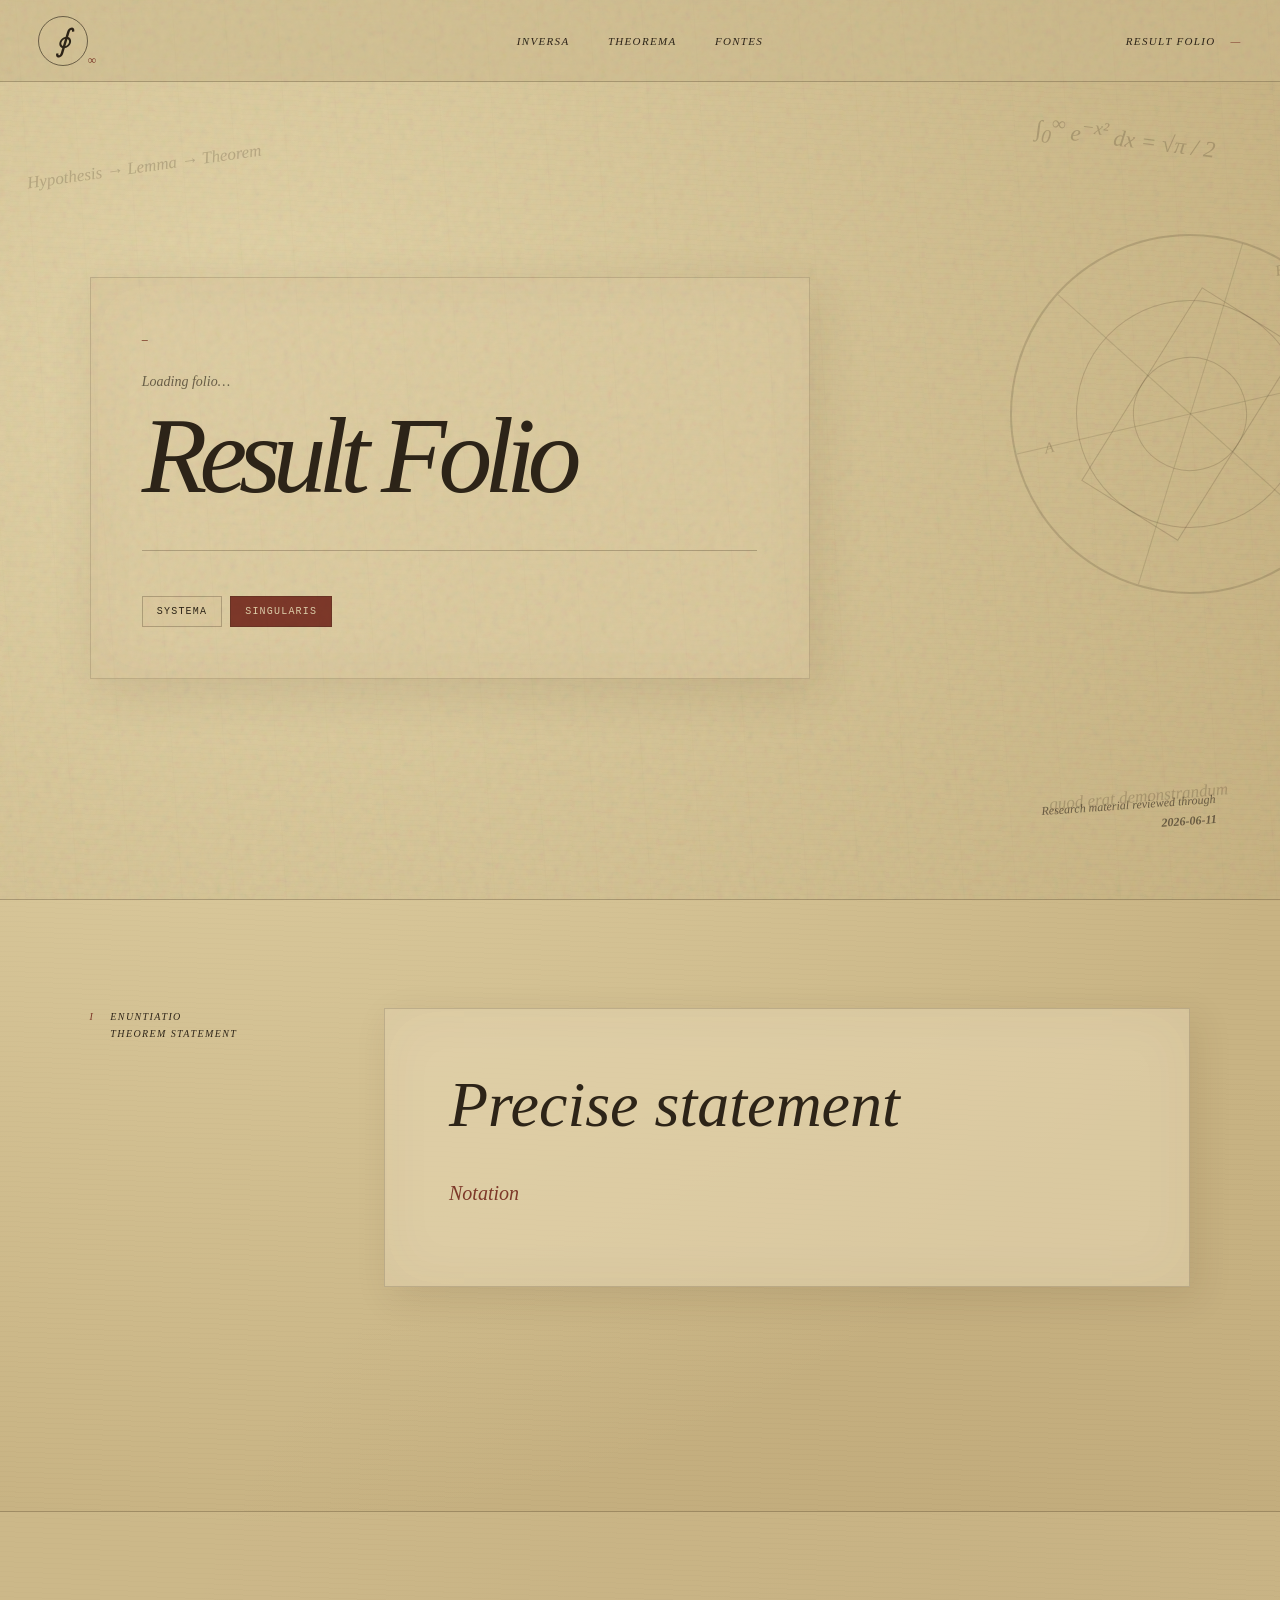
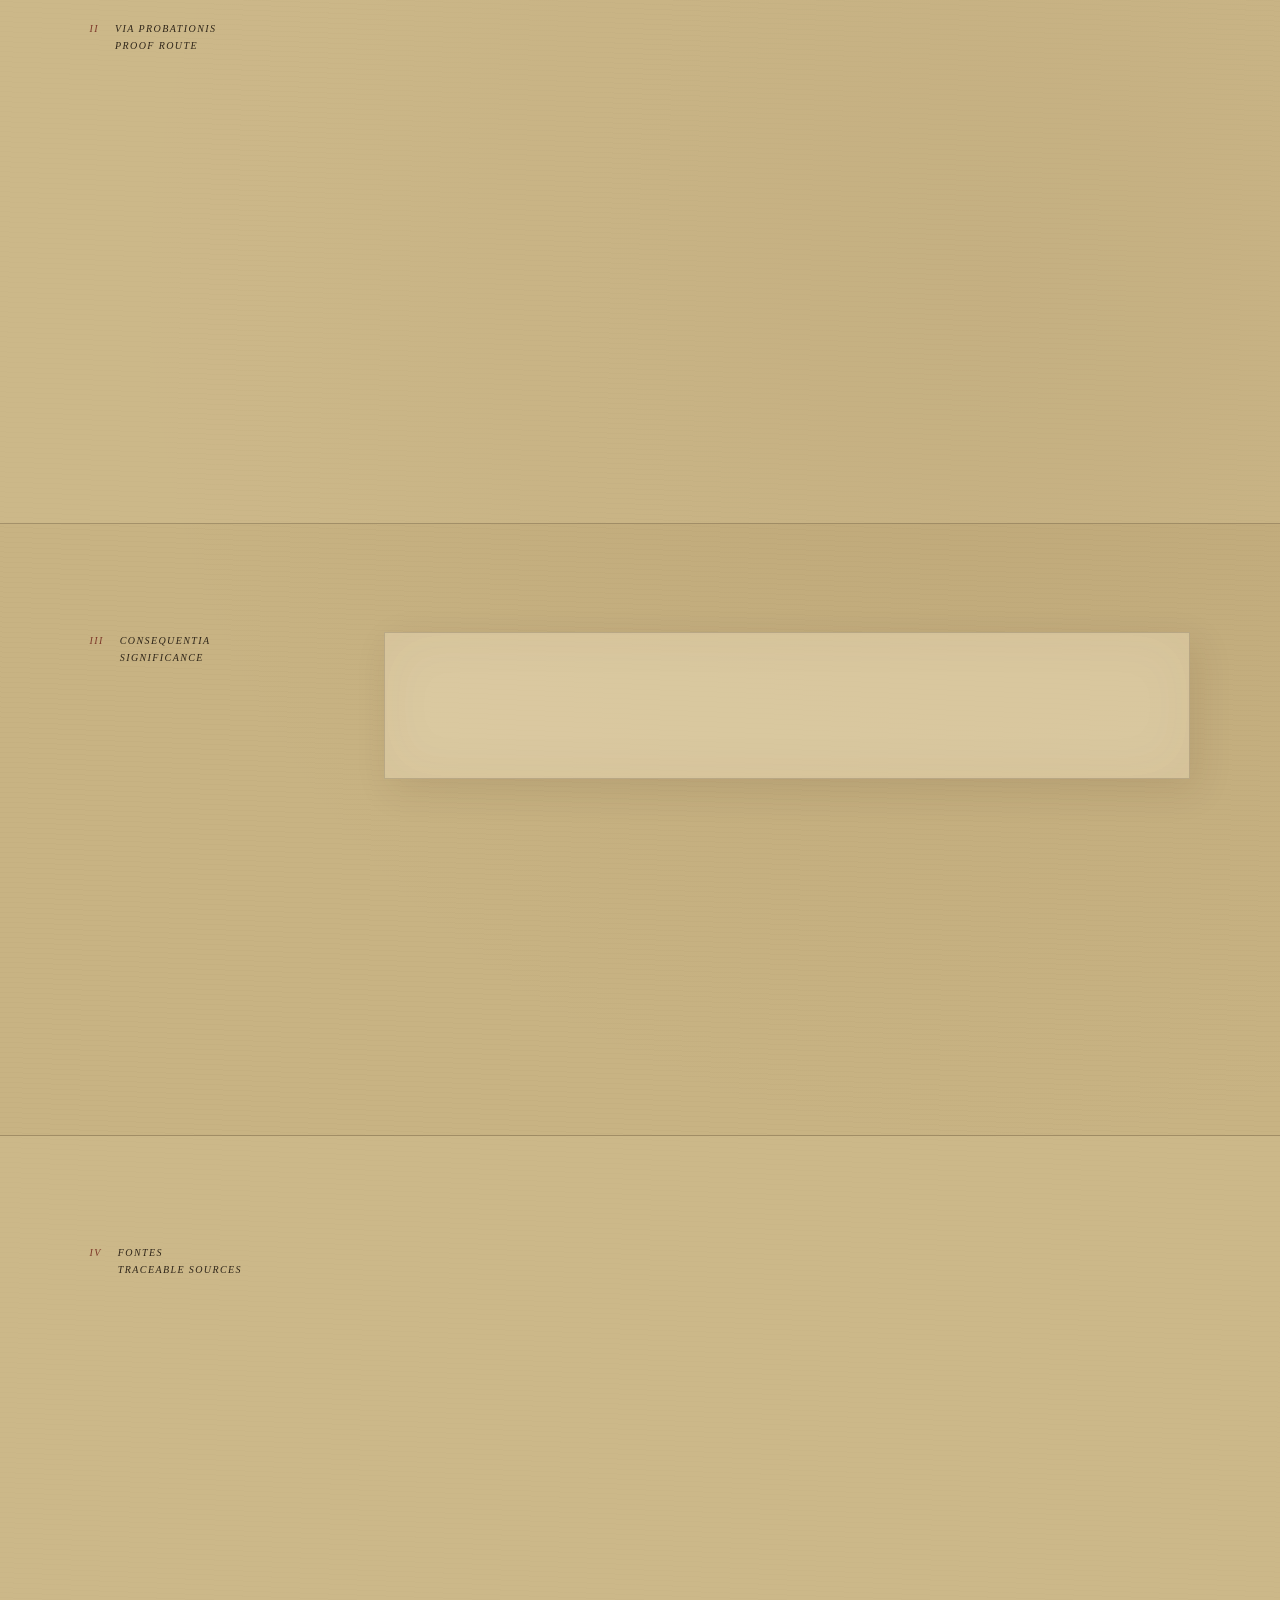
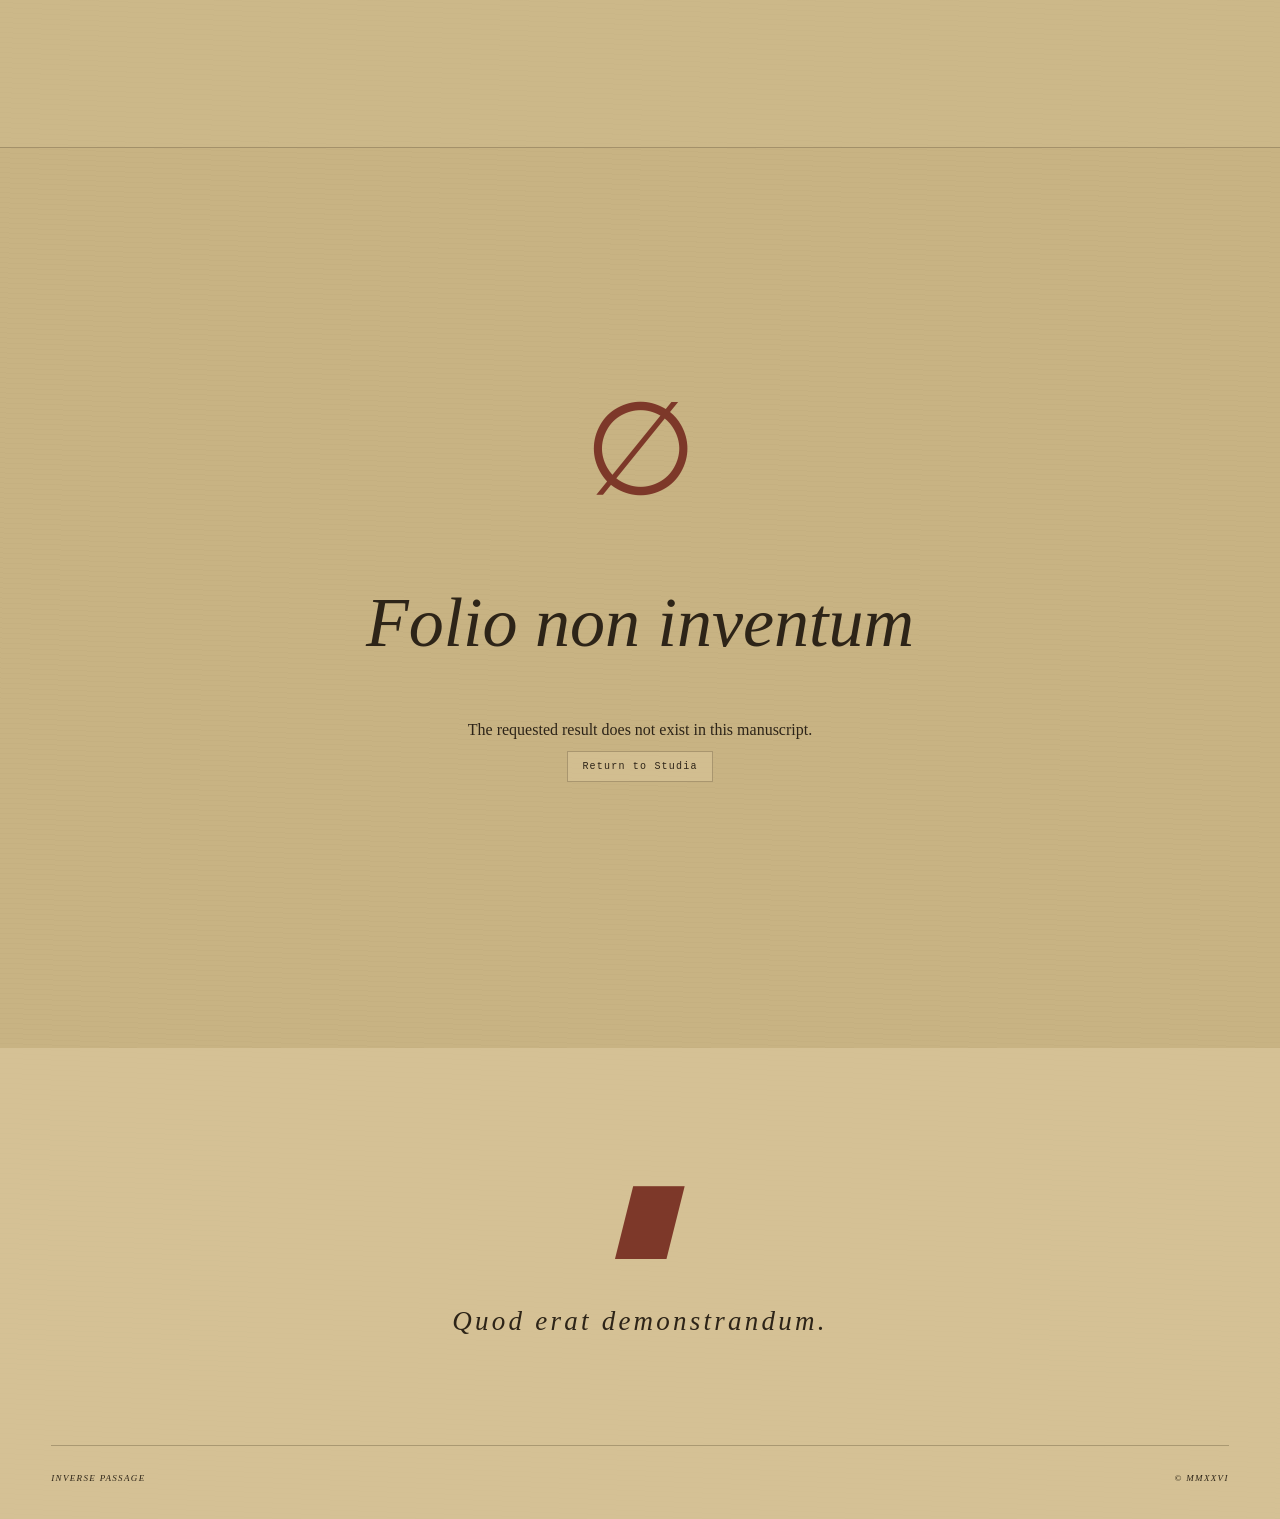
==== result.html @ 17d150ed "Add inverse portal operators and Singularis visuals" ====
<!DOCTYPE html>
<html lang="en">
<head>
  <meta charset="UTF-8">
  <meta name="viewport" content="width=device-width, initial-scale=1.0">
  <meta name="theme-color" content="#cbb98e">
  <title>Codex Infinitum · Result Folio</title>
  <link rel="icon" href="data:,">
  <link rel="stylesheet" href="style.css">
  <link rel="stylesheet" href="result.css">
</head>
<body class="result-body">
  <div class="grain" aria-hidden="true"></div>
  <div class="folio-underlay" aria-hidden="true">
    <span class="folio-note fn-1">Hypothesis → Lemma → Theorem</span>
    <span class="folio-note fn-2">∫<sub>0</sub><sup>∞</sup> e<sup>−x²</sup> dx = √π / 2</span>
    <span class="folio-note fn-4">quod erat demonstrandum</span>
    <div class="geometry-sketch"><i></i><i></i><i></i><b></b><span>A</span><span>B</span><span>C</span></div>
  </div>

  <header class="nav result-nav">
    <a class="sigil" href="index.html#top" aria-label="Back to manuscript"><span>∮</span><i>∞</i></a>
    <nav>
      <a id="domain-back" href="index.html#fields">INVERSA</a>
      <a href="#theorem">THEOREMA</a>
      <a href="#sources">FONTES</a>
    </nav>
    <div class="nav-index"><span>RESULT FOLIO</span><b id="result-index">—</b></div>
  </header>

  <main class="result-main">
    <section class="result-hero">
      <canvas id="result-canvas" aria-label="Animated mathematical result diagram"></canvas>
      <div class="result-hero-copy">
        <span id="result-era" class="folio-number">—</span>
        <p id="result-latin" class="domain-kicker">Loading folio…</p>
        <h1 id="result-title">Result Folio</h1>
        <p id="result-meta" class="result-meta"></p>
        <div id="result-formula" class="result-formula" aria-label="Core formula"></div>
        <div id="visual-toggle" class="visual-toggle" hidden>
          <button type="button" data-mode="systema" aria-pressed="false">SYSTEMA</button>
          <button type="button" data-mode="singularis" aria-pressed="true">SINGULARIS</button>
        </div>
      </div>
      <aside class="result-review-date">Research material reviewed through<br><b>2026-06-11</b></aside>
    </section>

    <section class="result-content" id="theorem">
      <div class="result-section-label"><span>I</span><p>ENUNTIATIO<br>THEOREM STATEMENT</p></div>
      <article class="result-paper theorem-paper">
        <h2>Precise statement</h2>
        <p id="result-theorem"></p>
        <h3>Notation</h3>
        <p id="result-symbols"></p>
      </article>
    </section>

    <section class="result-content">
      <div class="result-section-label"><span>II</span><p>VIA PROBATIONIS<br>PROOF ROUTE</p></div>
      <ol id="result-proof" class="proof-route"></ol>
    </section>

    <section class="result-content">
      <div class="result-section-label"><span>III</span><p>CONSEQUENTIA<br>SIGNIFICANCE</p></div>
      <article class="result-paper significance-paper">
        <p id="result-significance"></p>
      </article>
    </section>

    <section class="result-content" id="sources">
      <div class="result-section-label"><span>IV</span><p>FONTES<br>TRACEABLE SOURCES</p></div>
      <div id="result-sources" class="source-list"></div>
    </section>

    <section id="result-error" class="result-error" hidden>
      <span>∅</span>
      <h1>Folio non inventum</h1>
      <p>The requested result does not exist in this manuscript.</p>
      <a href="index.html#fields">Return to Studia</a>
    </section>
  </main>

  <footer>
    <div class="footer-symbol">∎</div>
    <p id="footer-result-name">Quod erat demonstrandum.</p>
    <div class="footer-meta"><a id="footer-back" href="index.html#fields">INVERSE PASSAGE</a><span>© MMXXVI</span></div>
  </footer>

  <script src="results-data.js"></script>
  <script src="singularis.js"></script>
  <script src="result.js"></script>
</body>
</html>
---- style.css ----
:root {
  --ink: #2d2418;
  --ink-soft: rgba(45, 36, 24, .62);
  --paper: #cdbb8e;
  --paper-light: #dfcfaa;
  --paper-dark: #ad9467;
  --red-ink: #7d3829;
  --line: rgba(55, 42, 25, .27);
  --hand: "Segoe Print", "Bradley Hand ITC", cursive;
  --serif: "Palatino Linotype", "Book Antiqua", Georgia, serif;
  --math: "Cambria Math", "STIX Two Math", "Times New Roman", serif;
  --mono: "Courier New", monospace;
}

* { box-sizing: border-box; }
html { scroll-behavior: smooth; }
body {
  margin: 0;
  color: var(--ink);
  font-family: var(--serif);
  overflow-x: hidden;
  cursor: crosshair;
  background:
    radial-gradient(circle at 18% 8%, rgba(255,246,208,.5), transparent 26%),
    radial-gradient(circle at 78% 40%, rgba(108,71,31,.11), transparent 29%),
    repeating-linear-gradient(2deg, rgba(76,52,25,.025) 0 1px, transparent 1px 5px),
    #c8b383;
}
a { color: inherit; text-decoration: none; }
canvas#fluid {
  position: fixed;
  inset: 0;
  width: 100%;
  height: 100%;
  z-index: 0;
  opacity: .46;
  pointer-events: none;
  filter: sepia(1) contrast(1.05);
  mix-blend-mode: multiply;
}
.grain {
  position: fixed;
  inset: 0;
  z-index: 12;
  pointer-events: none;
  opacity: .32;
  background-image:
    url("data:image/svg+xml,%3Csvg viewBox='0 0 180 180' xmlns='http://www.w3.org/2000/svg'%3E%3Cfilter id='n'%3E%3CfeTurbulence type='fractalNoise' baseFrequency='.65' numOctaves='5' stitchTiles='stitch'/%3E%3C/filter%3E%3Crect width='100%25' height='100%25' filter='url(%23n)' opacity='.36'/%3E%3C/svg%3E"),
    repeating-linear-gradient(86deg, transparent 0 25px, rgba(63,41,18,.05) 26px, transparent 27px 52px);
  mix-blend-mode: multiply;
}
.folio-underlay {
  position: fixed;
  inset: 0;
  z-index: 1;
  pointer-events: none;
  overflow: hidden;
  color: rgba(55,42,25,.22);
  font: italic 17px/1.6 var(--hand);
}
.folio-note { position: absolute; max-width: 280px; transform: rotate(-8deg); }
.fn-1 { left: 2vw; top: 17vh; }
.fn-2 { right: 5vw; top: 13vh; transform: rotate(7deg); font-size: 23px; }
.fn-3 { left: 6vw; bottom: 12vh; transform: rotate(3deg); }
.fn-4 { right: 4vw; bottom: 10vh; transform: rotate(-5deg); }
.fn-5 { left: 42vw; top: 7vh; font-size: 21px; transform: rotate(-2deg); }
.geometry-sketch {
  position: absolute;
  width: 360px;
  height: 360px;
  right: -90px;
  top: 26vh;
  border: 2px solid rgba(55,42,25,.17);
  border-radius: 50%;
  transform: rotate(-13deg);
}
.geometry-sketch::before, .geometry-sketch::after, .geometry-sketch b {
  content: "";
  position: absolute;
  inset: 18%;
  border: 1px solid rgba(55,42,25,.18);
  border-radius: 50%;
}
.geometry-sketch::after { inset: 34%; }
.geometry-sketch b { border-radius: 0; inset: 18% 34%; transform: rotate(45deg); }
.geometry-sketch i { position: absolute; width: 1px; height: 100%; background: rgba(55,42,25,.14); left: 50%; }
.geometry-sketch i:nth-child(1) { transform: rotate(30deg); }
.geometry-sketch i:nth-child(2) { transform: rotate(90deg); }
.geometry-sketch i:nth-child(3) { transform: rotate(145deg); }
.geometry-sketch span { position: absolute; font: italic 15px var(--math); }
.geometry-sketch span:nth-of-type(1) { left: 8%; top: 48%; }
.geometry-sketch span:nth-of-type(2) { right: 15%; top: 14%; }
.geometry-sketch span:nth-of-type(3) { right: 20%; bottom: 10%; }
.cursor-orbit {
  width: 44px; height: 44px;
  border: 1px dashed rgba(73,45,24,.55);
  position: fixed; z-index: 20; pointer-events: none; border-radius: 50%;
  transform: translate(-50%, -50%);
  transition: width .3s, height .3s;
}
.cursor-orbit span {
  position: absolute; width: 4px; height: 4px; background: var(--red-ink);
  border-radius: 50%; left: 50%; top: -2px; animation: cursorSpin 2s linear infinite;
  transform-origin: 0 24px;
}
.cursor-orbit.active { width: 72px; height: 72px; }
.cursor-orbit.active span { transform-origin: 0 38px; }

.nav {
  position: fixed; z-index: 9; inset: 0 0 auto; height: 82px; padding: 0 3vw;
  border-bottom: 1px solid var(--line); display: grid; grid-template-columns: 1fr auto 1fr;
  align-items: center; background: rgba(205,187,142,.54); backdrop-filter: blur(10px);
}
.sigil { width: 50px; height: 50px; display: grid; place-items: center; border: 1px solid var(--ink-soft); border-radius: 50%; position: relative; font: italic 31px var(--serif); }
.sigil i { font: normal 12px var(--math); position: absolute; right: -9px; bottom: -3px; color: var(--red-ink); }
.nav nav { display: flex; gap: 3vw; }
.nav nav a, .nav-index { font: italic 11px var(--serif); letter-spacing: .12em; }
.nav nav a { transition: color .3s, transform .3s; }
.nav nav a:hover { color: var(--red-ink); transform: rotate(-4deg); }
.nav-index { justify-self: end; display: flex; gap: 15px; }
.nav-index b { color: var(--red-ink); font-weight: 400; }

main, footer { position: relative; z-index: 2; }
.hero {
  min-height: 100vh; position: relative; display: flex; align-items: center;
  padding: 130px 6vw 70px; overflow: hidden; border-bottom: 1px solid var(--line);
}
.coordinate-grid {
  position: absolute; inset: 0; opacity: .35;
  background-image: linear-gradient(rgba(60,43,24,.13) 1px, transparent 1px), linear-gradient(90deg, rgba(60,43,24,.13) 1px, transparent 1px);
  background-size: 42px 42px; mask-image: radial-gradient(circle at 52% 60%, #000, transparent 68%);
  transform: rotate(-2deg) scale(1.04);
}
.hero-copy { position: relative; z-index: 3; width: 100%; }
.eyebrow { font: italic 11px var(--serif); letter-spacing: .23em; color: var(--red-ink); margin: 0 0 5vh 5vw; transform: rotate(-2deg); }
.hero-title {
  font: italic 400 clamp(72px, 11.5vw, 180px)/.85 var(--serif);
  letter-spacing: -.08em; margin: 0; color: var(--ink); text-shadow: 0 1px rgba(255,255,255,.3);
  transform: rotate(-2deg);
}
.hero-title .line { display: block; }
.hero-title .line.offset { margin-left: 16vw; }
.hero-title em { font: italic .55em var(--serif); color: var(--red-ink); margin-right: .15em; }
.hero-title .outline { color: transparent; -webkit-text-stroke: 1.5px var(--ink); position: relative; }
.hero-title .outline::after { content: "forma infinita"; position: absolute; font: italic 12px var(--serif); letter-spacing: .1em; color: var(--red-ink); -webkit-text-stroke: 0; right: 0; bottom: -14px; }
.hero-foot { margin: 9vh 0 0 17vw; display: flex; align-items: center; gap: 8vw; transform: rotate(1deg); }
.hero-foot p { font: italic 15px/1.9 var(--serif); opacity: .7; }
.round-link {
  width: 108px; height: 108px; border: 1px solid var(--ink-soft); border-radius: 50%; display: grid; place-items: center;
  position: relative; font: italic 11px/1.6 var(--serif); letter-spacing: .12em; transition: background .35s, color .35s, transform .35s;
}
.round-link::before { content:""; position:absolute; inset:7px; border:1px dashed rgba(55,42,25,.25); border-radius:50%; }
.round-link i { position: absolute; font: italic 19px var(--math); right: 7px; top: 14px; }
.round-link:hover { background: var(--red-ink); color: var(--paper-light); transform: rotate(-9deg); }
.hero-formula { position: absolute; font: italic 17px var(--math); opacity: .5; color: var(--red-ink); }
.formula-a { top: 23%; right: 10%; transform: rotate(-8deg); }
.formula-b { bottom: 15%; right: 6%; transform: rotate(8deg); }
.formula-c { top: 37%; left: 3%; transform: rotate(-88deg); }
.orbital-system { position: absolute; right: 6vw; top: 21%; width: 29vw; height: 29vw; opacity: .38; }
.orbit { position: absolute; inset: 0; border: 1px solid var(--ink-soft); border-radius: 50%; animation: orbitWarp 10s ease-in-out infinite alternate; }
.orbit-2 { inset: 16%; transform: rotate(57deg); border-style: dashed; animation-delay: -3s; }
.orbit-3 { inset: 34%; animation-delay: -6s; }
.orbit i { width: 6px; height: 6px; background: var(--red-ink); border-radius: 50%; position: absolute; left: 50%; top: -3px; }
.orbital-label { position: absolute; inset: 0; display: grid; place-items: center; font: italic 40px var(--math); }
.scroll-mark { position: absolute; right: 3vw; bottom: 4vh; font: italic 9px var(--serif); letter-spacing: .16em; writing-mode: vertical-rl; display: flex; align-items: center; gap: 14px; opacity: .6; }
.scroll-mark i { height: 55px; width: 1px; background: var(--ink); animation: pulseLine 1.8s ease-in-out infinite; }
.reveal { opacity: 0; transform: translateY(40px); animation: reveal 1.1s cubic-bezier(.16,1,.3,1) forwards; }
.hero-title .reveal:nth-child(2) { animation-delay: .14s; }
.hero-foot.reveal { animation-delay: .32s; }

.manifesto, .fields, .notes { position: relative; border-bottom: 1px solid var(--line); }
.manifesto {
  min-height: 105vh; padding: 12vh 4vw; display: grid; grid-template-columns: 18vw 1fr;
  background: rgba(217,200,157,.48); overflow: hidden; clip-path: polygon(0 2vw,100% 0,100% calc(100% - 2vw),0 100%);
}
.manifesto::before {
  content: "PROPOSITIO · I"; position: absolute; right: -5vw; top: 20%;
  font: italic 12vw var(--serif); color: rgba(73,49,26,.045); transform: rotate(-14deg);
}
.section-label { font: italic 10px/1.7 var(--serif); letter-spacing: .16em; display: flex; gap: 15px; opacity: .64; position: relative; z-index: 2; }
.section-label span { color: var(--red-ink); }
.section-label p { margin: 0; }
.manifesto-body { position: relative; z-index: 2; }
.kicker { font: italic clamp(27px, 3.4vw, 52px)/1.4 var(--serif); margin: 2vh 0 8vh; transform: rotate(-1deg); }
.axiom-layout { display: flex; align-items: center; gap: 2vw; }
.axiom-mark { font: italic clamp(140px, 20vw, 320px)/.6 var(--math); color: var(--red-ink); opacity: .7; transform: rotate(-12deg); }
.axiom-layout h2 { max-width: 820px; font: italic 400 clamp(39px, 5.4vw, 83px)/1.18 var(--serif); letter-spacing: -.055em; margin: 0; transform: rotate(1deg); }
.axiom-layout h2 .char { display: inline-block; transition: transform .35s, color .35s; }
.axiom-layout h2:hover .char { color: var(--red-ink); }
.axiom-meta { margin: 10vh 0 0 22vw; border-top: 1px solid var(--line); padding-top: 2vh; display: grid; grid-template-columns: 1fr 2fr; max-width: 700px; font: italic 13px var(--serif); }
.axiom-meta ul { padding: 0; margin: 0; list-style: none; }
.axiom-meta li { padding: 10px 0; border-bottom: 1px solid rgba(55,42,25,.14); }
.axiom-meta li span { font: italic 10px var(--serif); color: var(--red-ink); margin-right: 18px; }
.ratio { grid-column: 1 / -1; display: grid; grid-template-columns: auto 1fr auto 1.618fr auto; gap: 8px; align-items: center; margin-top: 4vh; font: italic 18px var(--math); }
.ratio i { height: 3px; background: var(--ink); }

.fields { padding: 18vh 4vw; min-height: 70vh; display: grid; grid-template-columns: 18vw 1fr; align-items: center; }
.field-index { display: grid; grid-template-columns: repeat(2, 1fr); gap: 2.5vh 4vw; max-width: 760px; }
.field-index a { border-bottom: 1px solid var(--line); padding: 0 0 13px; font: italic 20px var(--serif); transition: color .3s, transform .3s; }
.field-index a:hover { color: var(--red-ink); transform: translateX(8px); }
.domain-page {
  min-height: 100vh; position: relative; overflow: hidden; border-bottom: 1px solid var(--line);
  display: flex; align-items: center; padding: 11vh 7vw;
}
.domain-page:nth-of-type(even) { background: rgba(221,204,162,.25); }
.domain-page::before {
  content: ""; position: absolute; inset: 3vw; border: 1px solid rgba(55,42,25,.16);
  pointer-events: none;
}
.domain-canvas { position: absolute; inset: 0; width: 100%; height: 100%; opacity: .72; mix-blend-mode: multiply; }
.domain-copy { position: relative; z-index: 2; width: min(590px, 50vw); padding: 3vw; background: rgba(211,192,148,.46); backdrop-filter: blur(3px); }
.domain-page:nth-of-type(odd) .domain-copy { margin-left: auto; }
.folio-number { font: 10px var(--mono); letter-spacing: .2em; color: var(--red-ink); }
.domain-kicker { font: italic 14px var(--serif); margin: 3vh 0 1vh; opacity: .65; }
.domain-copy h2 { font: italic 400 clamp(62px, 8.2vw, 135px)/.86 var(--serif); letter-spacing: -.07em; margin: 0 0 5vh; }
.domain-text { font: 16px/1.85 var(--serif); max-width: 440px; opacity: .72; }
.domain-equation {
  border-top: 1px solid var(--line); margin-top: 5vh; padding-top: 2vh;
  font: italic clamp(18px, 2vw, 29px)/1.6 var(--math); color: var(--red-ink);
}
.proof-note { position: absolute; z-index: 3; right: 5vw; bottom: 8vh; max-width: 250px; font: 14px/1.8 var(--hand); color: rgba(68,43,25,.68); transform: rotate(-6deg); }
.domain-page:nth-of-type(odd) .proof-note { right: auto; left: 5vw; transform: rotate(5deg); }
.domain-portal {
  position: absolute;
  z-index: 5;
  width: 158px;
  height: 158px;
  right: 6vw;
  top: 18vh;
  padding: 0;
  border: 1px solid rgba(55,42,25,.38);
  border-radius: 50%;
  background: rgba(218,200,156,.3);
  cursor: pointer;
  color: var(--ink);
  transition: transform .45s, background .3s;
}
.domain-page:nth-of-type(odd) .domain-portal { right: auto; left: 6vw; }
.domain-portal:hover, .domain-portal:focus-visible { transform: scale(1.08) rotate(-5deg); background: rgba(232,216,180,.68); outline: 1px solid var(--red-ink); }
.domain-portal canvas { position: absolute; inset: 8px; width: calc(100% - 16px); height: calc(100% - 16px); border-radius: 50%; }
.domain-portal span { position: absolute; inset: auto 12px 18px; font: 8px/1.4 var(--mono); letter-spacing: .12em; }
.result-star-map {
  position: absolute;
  z-index: 7;
  inset: 5vw;
  display: grid;
  grid-template-columns: 1fr 1fr;
  gap: 3vw;
  padding: clamp(35px, 5vw, 75px);
  background: rgba(216,197,151,.95);
  border: 1px solid var(--line);
  box-shadow: 0 30px 90px rgba(55,38,20,.2), inset 0 0 100px rgba(91,61,27,.07);
  opacity: 0;
  visibility: hidden;
  transform: scale(.7) rotate(-3deg);
  transition: opacity .45s, transform .65s cubic-bezier(.16,1,.3,1), visibility .45s;
}
.domain-page.portal-open .result-star-map { opacity: 1; visibility: visible; transform: scale(1) rotate(0); }
.star-map-group { position: relative; }
.star-map-group h3 { margin: 0 0 3vh; color: var(--red-ink); font: 10px var(--mono); letter-spacing: .18em; }
.star-map-group::before { content:""; position:absolute; left: 12px; top: 50px; bottom: 10px; width: 1px; background: var(--line); }
.result-node {
  display: grid;
  grid-template-columns: 28px 1fr;
  gap: 14px;
  align-items: center;
  padding: 12px 0;
  font: italic 17px/1.25 var(--serif);
  transition: color .25s, transform .25s;
}
.result-node::before { content:""; width: 11px; height: 11px; margin-left: 7px; border: 1px solid var(--red-ink); border-radius: 50%; background: var(--paper-light); box-shadow: 0 0 0 5px rgba(125,56,41,.07); }
.result-node:hover, .result-node:focus-visible { color: var(--red-ink); transform: translateX(8px); outline: none; }
.portal-return {
  position: absolute;
  right: 25px;
  top: 25px;
  width: 150px;
  height: 105px;
  border: 1px solid var(--line);
  background: rgba(218,199,155,.38);
  padding: 0;
  color: var(--ink);
  cursor: pointer;
  overflow: hidden;
}
.portal-return canvas { position:absolute; inset:4px; width:calc(100% - 8px); height:calc(100% - 8px); }
.portal-return span { position:absolute; inset:auto 5px 5px; padding:3px; background:rgba(225,208,168,.82); font:7px/1.3 var(--mono); letter-spacing:.08em; }
.portal-return:hover { background: rgba(232,216,180,.8); outline: 1px solid var(--red-ink); }
.domain-page.portal-transforming .result-star-map { animation: operatorConjugate .72s cubic-bezier(.16,1,.3,1); }
.domain-page.portal-inverting .result-star-map { animation-direction: reverse; }

.interlude { overflow: hidden; border-bottom: 1px solid var(--line); }
.marquee { display: flex; width: max-content; border-bottom: 1px solid var(--line); color: rgba(55,42,25,.04); -webkit-text-stroke: 1px rgba(55,42,25,.4); font: italic 6.5vw/1.25 var(--serif); letter-spacing: .015em; }
.marquee div { animation: marquee 25s linear infinite; }
.attractor-wrap { height: 90vh; position: relative; display: flex; align-items: center; justify-content: center; background: rgba(202,181,132,.2); }
#attractor { width: min(850px,85vw); height: min(660px,78vh); opacity: .7; mix-blend-mode: multiply; }
.attractor-copy { position: absolute; left: 7vw; top: 20%; }
.attractor-copy span { font: italic 10px var(--serif); letter-spacing: .16em; color: var(--red-ink); }
.attractor-copy h2 { font: italic 400 clamp(50px,7vw,108px)/1.02 var(--serif); letter-spacing: -.07em; margin: 3vh 0; transform: rotate(-3deg); }
.attractor-copy p { font: italic 13px/2 var(--serif); opacity: .65; }

.notes { padding: 16vh 4vw 20vh; display: grid; grid-template-columns: 18vw 1fr; background: rgba(183,158,105,.13); }
.notes-content { display: grid; grid-template-columns: 1fr 1.6fr; gap: 8vw; }
.notes-heading p { font: italic 10px var(--serif); letter-spacing: .15em; color: var(--red-ink); }
.notes-heading h2 { font: italic 400 clamp(55px,7.5vw,112px)/1.02 var(--serif); letter-spacing: -.09em; position: sticky; top: 24vh; margin: 4vh 0; transform: rotate(-4deg); }
.notes-heading h2 i { font-family: var(--serif); color: var(--red-ink); }
.note-stack { display: grid; gap: 4vh; }
.note-paper {
  background: rgba(224,207,165,.77); color: var(--ink); min-height: 340px; padding: 38px; position: relative;
  border: 1px solid rgba(67,46,25,.22); box-shadow: 4px 8px 25px rgba(65,43,20,.14), inset 0 0 55px rgba(91,61,27,.05);
  transition: transform .7s, background .3s;
}
.note-paper:nth-child(1) { transform: rotate(-1.5deg); }
.note-paper:nth-child(2) { transform: rotate(2deg); }
.note-paper:nth-child(3) { transform: rotate(-2deg); }
.note-paper:hover { transform: rotate(0) translateX(-2vw) scale(1.02); background: rgba(232,218,183,.95); }
.note-no, .note-paper time { font: italic 10px var(--serif); letter-spacing: .1em; opacity: .55; }
.note-paper time { float: right; }
.note-paper h3 { font: italic 31px/1.35 var(--serif); margin: 7vh 0 2vh; max-width: 480px; }
.note-paper p { font: italic 14px/1.9 var(--serif); opacity: .67; max-width: 450px; }
.scribble { position: absolute; right: 25px; bottom: 20px; font: italic 36px var(--math); color: var(--red-ink); transform: rotate(-8deg); }
.submission-workbench { grid-column: 2; margin-top: 12vh; }
.submission-card { width: min(920px,100%); padding: clamp(30px,5vw,70px); background: rgba(230,215,177,.72); border: 1px solid var(--line); box-shadow: 6px 12px 35px rgba(65,43,20,.14); }
.submission-card-head, .archivum-head, .archivum-controls { display: flex; align-items: center; justify-content: space-between; gap: 15px; }
.submission-card-head span, .archivum-head span { color: var(--red-ink); font: 9px var(--mono); letter-spacing: .15em; }
.submission-card h2, .archivum-head h2 { margin: 4vh 0; font: italic clamp(45px,6vw,82px)/1 var(--serif); }
.storage-notice { font: italic 12px/1.7 var(--serif); color: var(--ink-soft); }
.submission-card form { display: grid; gap: 20px; margin-top: 5vh; }
.submission-card label { display: grid; gap: 8px; font: italic 13px var(--serif); }
.submission-card small { opacity: .55; }
.submission-card input, .submission-card textarea, .submission-card select, .archivum-controls select, .archive-review textarea, .archive-review select {
  width: 100%; border: 0; border-bottom: 1px solid var(--line); background: rgba(255,248,222,.2); padding: 11px 8px; color: var(--ink); font: 15px/1.5 var(--serif);
}
.submission-card textarea, .archive-review textarea { resize: vertical; border: 1px solid var(--line); }
.submission-two-col { display: grid; grid-template-columns: 1fr 1fr; gap: 20px; }
.pdf-drop { border: 1px dashed var(--line); padding: 22px; cursor: pointer; }
.pdf-drop input { border: 0; padding-left: 0; }
#pdf-status, #submission-status { font: 10px var(--mono); color: var(--red-ink); }
.submit-discovery, #open-archivum, .archivum-controls button, .import-control, .archive-actions button {
  border: 1px solid var(--line); background: rgba(218,199,155,.6); color: var(--ink); padding: 11px 15px; cursor: pointer; font: 9px var(--mono); letter-spacing: .1em;
}
.submit-discovery:hover, #open-archivum:hover, .archivum-controls button:hover, .archive-actions button:hover { background: var(--red-ink); color: var(--paper-light); }
.archivum-dialog { width: min(1100px,94vw); max-height: 90vh; border: 1px solid var(--line); padding: clamp(25px,4vw,55px); color: var(--ink); background: var(--paper-light); box-shadow: 0 30px 100px rgba(45,30,15,.4); }
.archivum-dialog::backdrop { background: rgba(45,34,20,.55); backdrop-filter: blur(4px); }
#close-archivum { border: 0; background: transparent; font: 42px var(--serif); cursor: pointer; color: var(--red-ink); }
.archivum-controls { flex-wrap: wrap; border-block: 1px solid var(--line); padding: 18px 0; margin: 4vh 0; }
.archivum-controls select { width: auto; }
.import-control input { display: none; }
.archive-list { display: grid; gap: 18px; }
.archive-empty { padding: 8vh 0; text-align: center; font: italic 26px var(--serif); }
.archive-record { border: 1px solid var(--line); padding: 25px; background: rgba(218,199,155,.32); }
.archive-record-head { display: flex; justify-content: space-between; gap: 20px; }
.archive-record h3 { margin: 1vh 0; font: italic 28px var(--serif); }
.archive-record-meta { color: var(--red-ink); font: 9px/1.7 var(--mono); }
.archive-record p { font: 14px/1.7 var(--serif); }
.archive-review { display: grid; grid-template-columns: 180px 1fr; gap: 15px; margin-top: 20px; }
.archive-actions { display: flex; gap: 10px; flex-wrap: wrap; margin-top: 18px; }

footer { padding: 12vh 4vw 4vh; text-align: center; background: rgba(220,202,158,.65); color: var(--ink); }
.footer-symbol { font: italic 150px/.7 var(--math); color: var(--red-ink); }
footer > p { font: italic 27px var(--serif); letter-spacing: .12em; margin: 5vh 0 12vh; }
.footer-meta { border-top: 1px solid var(--line); padding-top: 3vh; display: flex; justify-content: space-between; font: italic 9px var(--serif); letter-spacing: .15em; }

@keyframes reveal { to { opacity: 1; transform: translateY(0); } }
@keyframes cursorSpin { to { transform: rotate(360deg); } }
@keyframes orbitWarp {
  0% { transform: rotate(0) scaleX(1); border-radius: 50%; }
  50% { transform: rotate(120deg) scaleX(.7); border-radius: 42% 58% 35% 65%; }
  100% { transform: rotate(280deg) scaleX(1.15); border-radius: 60% 40% 55% 45%; }
}
@keyframes pulseLine { 50% { transform: scaleY(.35); opacity: .2; } }
@keyframes marquee { to { transform: translateX(-100%); } }
@keyframes operatorConjugate {
  0% { clip-path: circle(4% at 88% 15%); filter: blur(6px); }
  55% { clip-path: circle(44% at 58% 42%); filter: blur(2px); }
  100% { clip-path: circle(120% at 50% 50%); filter: blur(0); }
}

@media (max-width: 900px) {
  .cursor-orbit { display: none; }
  .nav { grid-template-columns: 1fr auto; }
  .nav nav { display: none; }
  .hero { padding-inline: 5vw; }
  .hero-title { font-size: clamp(60px,19vw,112px); line-height: .96; }
  .hero-title .line.offset { margin-left: 2vw; }
  .hero-foot { margin-left: 0; align-items: flex-end; justify-content: space-between; }
  .hero-foot p { max-width: 58vw; font-size: 11px; }
  .round-link { width: 88px; height: 88px; }
  .orbital-system { width: 80vw; height: 80vw; right: -42vw; top: 26%; }
  .manifesto, .fields, .notes { grid-template-columns: 1fr; gap: 8vh; }
  .manifesto { padding-top: 14vh; }
  .axiom-layout { align-items: flex-start; }
  .axiom-mark { font-size: 34vw; }
  .axiom-meta { margin-left: 0; }
  .field-index { grid-template-columns: 1fr; }
  .domain-page { padding: 13vh 5vw; min-height: 92vh; align-items: flex-start; }
  .domain-page::before { inset: 3vw; }
  .domain-copy, .domain-page:nth-of-type(odd) .domain-copy { width: 92%; margin: 0; padding: 6vw; }
  .domain-copy h2 { font-size: clamp(54px, 17vw, 86px); margin-bottom: 4vh; }
  .domain-text { font-size: 13px; }
  .proof-note, .domain-page:nth-of-type(odd) .proof-note { left: auto; right: 8vw; bottom: 7vh; font-size: 11px; }
  .domain-portal, .domain-page:nth-of-type(odd) .domain-portal { width: 105px; height: 105px; right: 7vw; left: auto; top: auto; bottom: 6vh; }
  .domain-portal span { display: none; }
  .result-star-map { inset: 3vw; grid-template-columns: 1fr; overflow-y: auto; padding: 60px 25px 30px; }
  .portal-return { width: 125px; height: 75px; right: 12px; top: 10px; }
  .result-node { font-size: 14px; }
  .notes-content { grid-template-columns: 1fr; }
  .submission-workbench { grid-column: 1; }
  .submission-two-col, .archive-review { grid-template-columns: 1fr; }
  .submission-card-head, .archivum-head { align-items: flex-start; }
  .archivum-controls { align-items: stretch; }
  .archivum-controls > * { width: 100% !important; text-align: center; }
  .notes-heading h2 { position: static; }
  .attractor-copy { top: 13%; }
  .attractor-wrap { height: 80vh; }
  .folio-note { opacity: .5; font-size: 12px; }
}

@media (prefers-reduced-motion: reduce) {
  *, *::before, *::after { animation-duration: .01ms !important; animation-iteration-count: 1 !important; scroll-behavior: auto !important; }
}
---- result.css ----
.result-body { min-height: 100vh; }
.result-main { position: relative; z-index: 2; }
.result-hero {
  min-height: 100vh;
  position: relative;
  display: flex;
  align-items: center;
  padding: 120px 7vw 7vh;
  overflow: hidden;
  border-bottom: 1px solid var(--line);
}
#result-canvas {
  position: absolute;
  inset: 0;
  width: 100%;
  height: 100%;
  opacity: .7;
  mix-blend-mode: multiply;
}
.result-hero-copy {
  position: relative;
  z-index: 3;
  width: min(720px, 62vw);
  padding: clamp(26px, 4vw, 64px);
  background: rgba(220, 203, 161, .69);
  border: 1px solid rgba(55,42,25,.18);
  box-shadow: 8px 14px 45px rgba(65,43,20,.1), inset 0 0 60px rgba(91,61,27,.04);
}
.result-hero-copy h1 {
  margin: 2vh 0 3vh;
  font: italic 400 clamp(60px, 8.4vw, 130px)/.9 var(--serif);
  letter-spacing: -.075em;
}
.result-meta { font: 12px/1.8 var(--mono); letter-spacing: .07em; color: var(--ink-soft); }
.result-formula {
  margin-top: 5vh;
  border-top: 1px solid var(--line);
  padding-top: 2vh;
  color: var(--red-ink);
  font: italic clamp(20px, 2.4vw, 36px)/1.5 var(--math);
}
.result-review-date {
  position: absolute;
  z-index: 3;
  right: 5vw;
  bottom: 7vh;
  font: italic 12px/1.7 var(--serif);
  text-align: right;
  color: var(--ink-soft);
  transform: rotate(-4deg);
}
.visual-toggle { display: flex; gap: 8px; margin-top: 3vh; }
.visual-toggle button, .result-error a {
  border: 1px solid var(--line);
  background: rgba(218,199,155,.55);
  color: var(--ink);
  padding: 9px 14px;
  font: 10px var(--mono);
  letter-spacing: .12em;
  cursor: pointer;
}
.visual-toggle button[aria-pressed="true"] { background: var(--red-ink); color: var(--paper-light); }
.result-content {
  min-height: 68vh;
  padding: 12vh 7vw;
  display: grid;
  grid-template-columns: minmax(150px, 18vw) 1fr;
  gap: 5vw;
  border-bottom: 1px solid var(--line);
  align-items: start;
}
.result-content:nth-child(odd) { background: rgba(220,203,161,.23); }
.result-section-label { display: flex; gap: 16px; font: italic 10px/1.7 var(--serif); letter-spacing: .14em; }
.result-section-label span { color: var(--red-ink); }
.result-section-label p { margin: 0; }
.result-paper {
  width: min(850px, 100%);
  background: rgba(229,214,177,.65);
  border: 1px solid rgba(55,42,25,.2);
  padding: clamp(30px, 5vw, 72px);
  box-shadow: 7px 11px 35px rgba(65,43,20,.1), inset 0 0 55px rgba(91,61,27,.05);
}
.result-paper h2 { margin: 0 0 4vh; font: italic clamp(40px, 5vw, 72px)/1 var(--serif); }
.result-paper h3 { margin: 5vh 0 1vh; color: var(--red-ink); font: italic 20px var(--serif); }
.result-paper p { font: 17px/2 var(--serif); }
.proof-route { counter-reset: proof; margin: 0; padding: 0; list-style: none; display: grid; gap: 3vh; width: min(850px,100%); }
.proof-route li {
  counter-increment: proof;
  position: relative;
  min-height: 120px;
  padding: 28px 35px 28px 100px;
  background: rgba(225,207,164,.62);
  border: 1px solid rgba(55,42,25,.2);
  font: 16px/1.8 var(--serif);
}
.proof-route li::before {
  content: counter(proof, upper-roman);
  position: absolute;
  left: 30px;
  top: 22px;
  color: var(--red-ink);
  font: italic 40px var(--math);
}
.source-list { display: grid; grid-template-columns: repeat(2, minmax(0, 1fr)); gap: 18px; width: min(950px,100%); }
.source-card {
  display: block;
  min-height: 150px;
  padding: 25px;
  border: 1px solid var(--line);
  background: rgba(225,207,164,.55);
  transition: transform .3s, background .3s;
}
.source-card:hover { transform: translateY(-5px) rotate(-1deg); background: rgba(235,221,185,.86); }
.source-card span { display: block; color: var(--red-ink); font: 9px var(--mono); letter-spacing: .14em; margin-bottom: 3vh; }
.source-card strong { font: italic 22px/1.3 var(--serif); }
.result-error { min-height: 100vh; padding: 25vh 8vw; text-align: center; }
.result-error span { color: var(--red-ink); font: 130px var(--math); }
.result-error h1 { font: italic 70px var(--serif); }

@media (max-width: 900px) {
  .result-hero { padding: 115px 5vw 10vh; align-items: flex-start; }
  .result-hero-copy { width: 100%; padding: 7vw; }
  .result-hero-copy h1 { font-size: clamp(52px, 16vw, 82px); }
  .result-review-date { right: 7vw; bottom: 4vh; font-size: 9px; }
  .result-content { grid-template-columns: 1fr; padding: 10vh 6vw; }
  .source-list { grid-template-columns: 1fr; }
  .result-paper p { font-size: 14px; }
  .proof-route li { padding: 75px 24px 25px; font-size: 14px; }
  .proof-route li::before { left: 24px; }
}
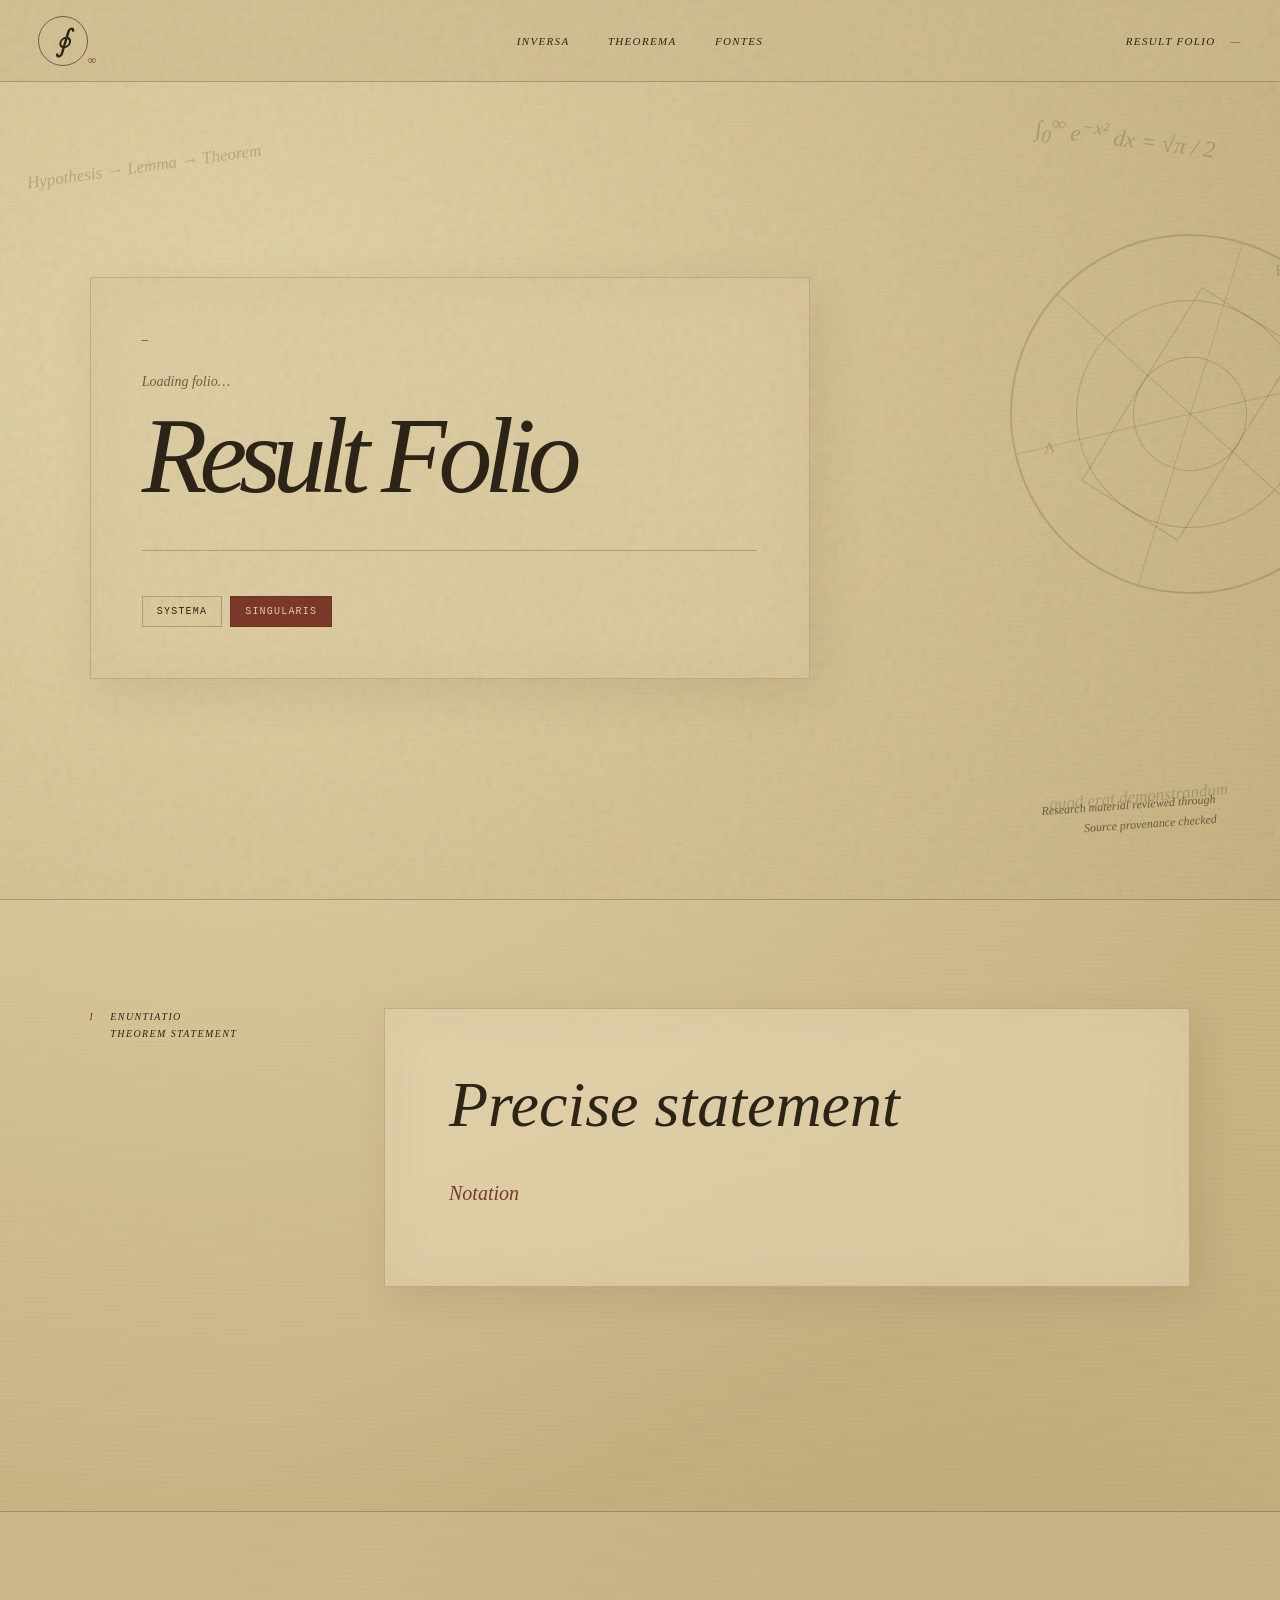
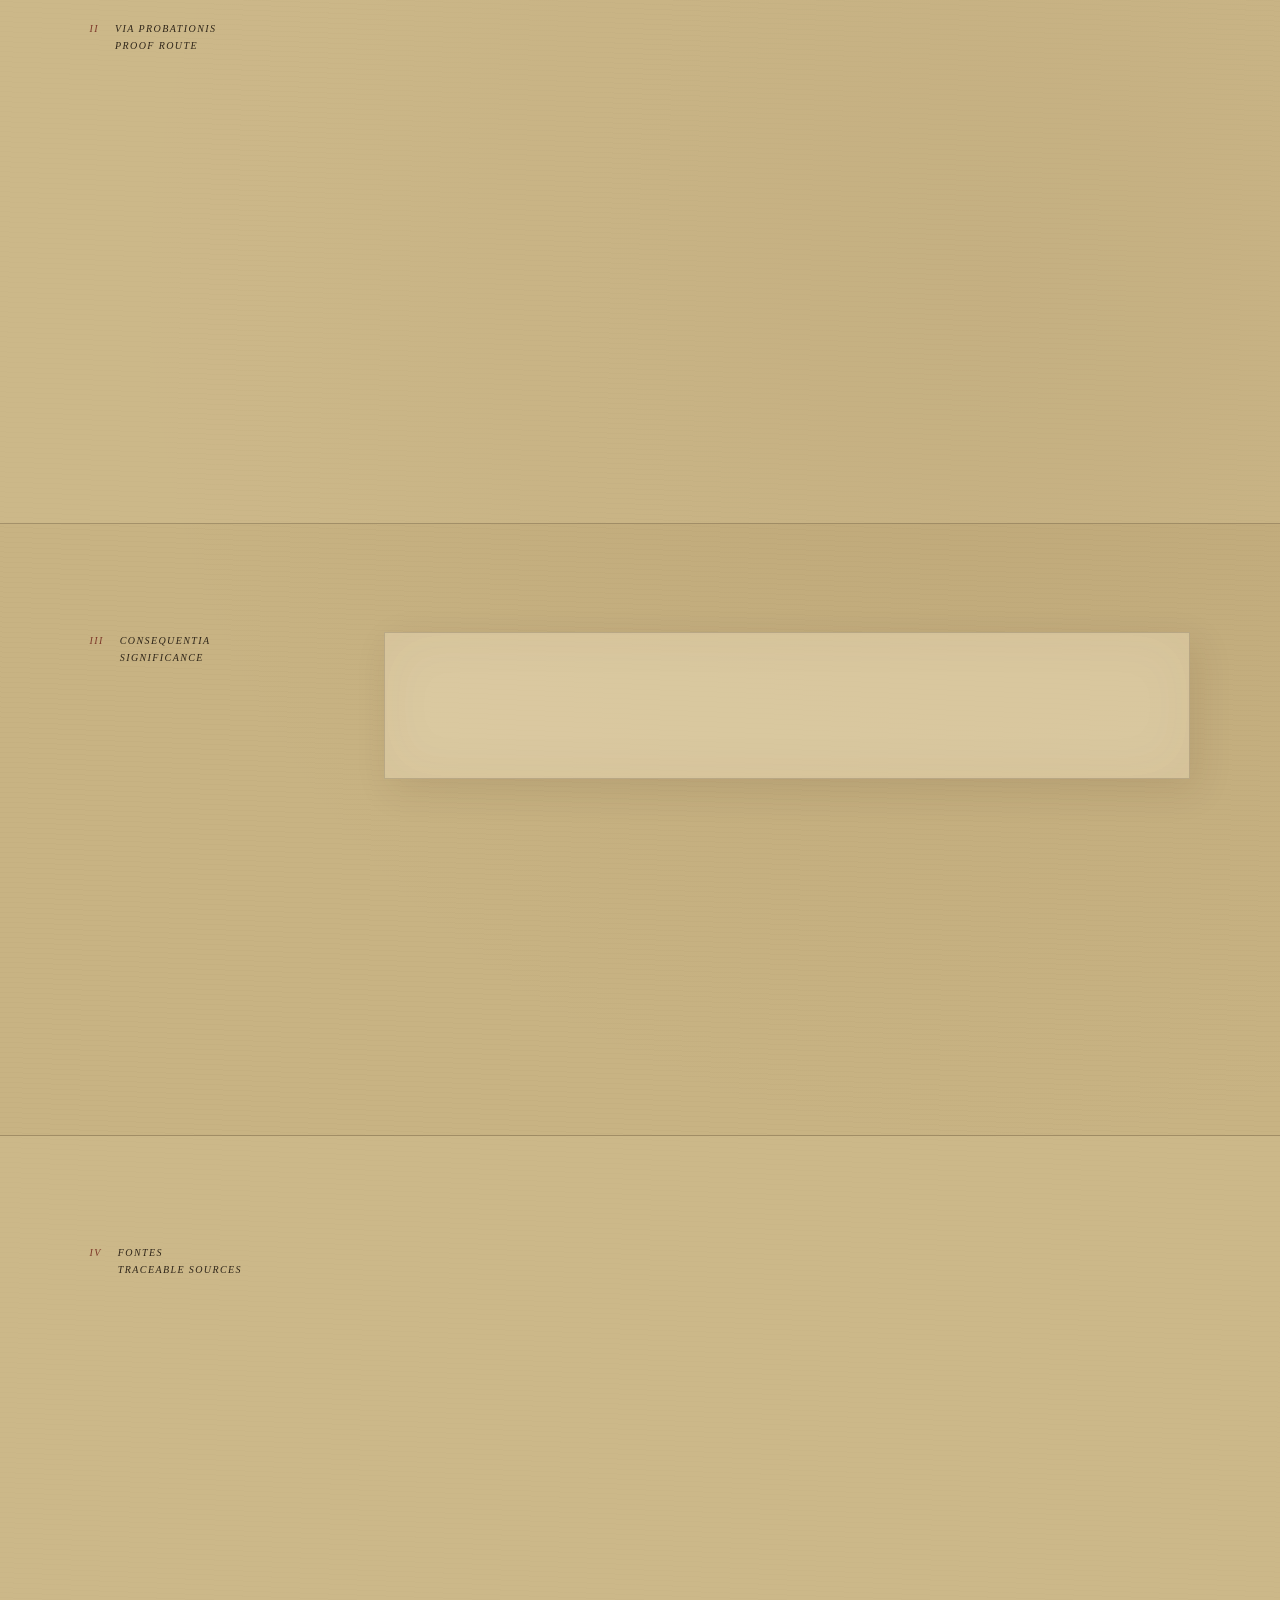
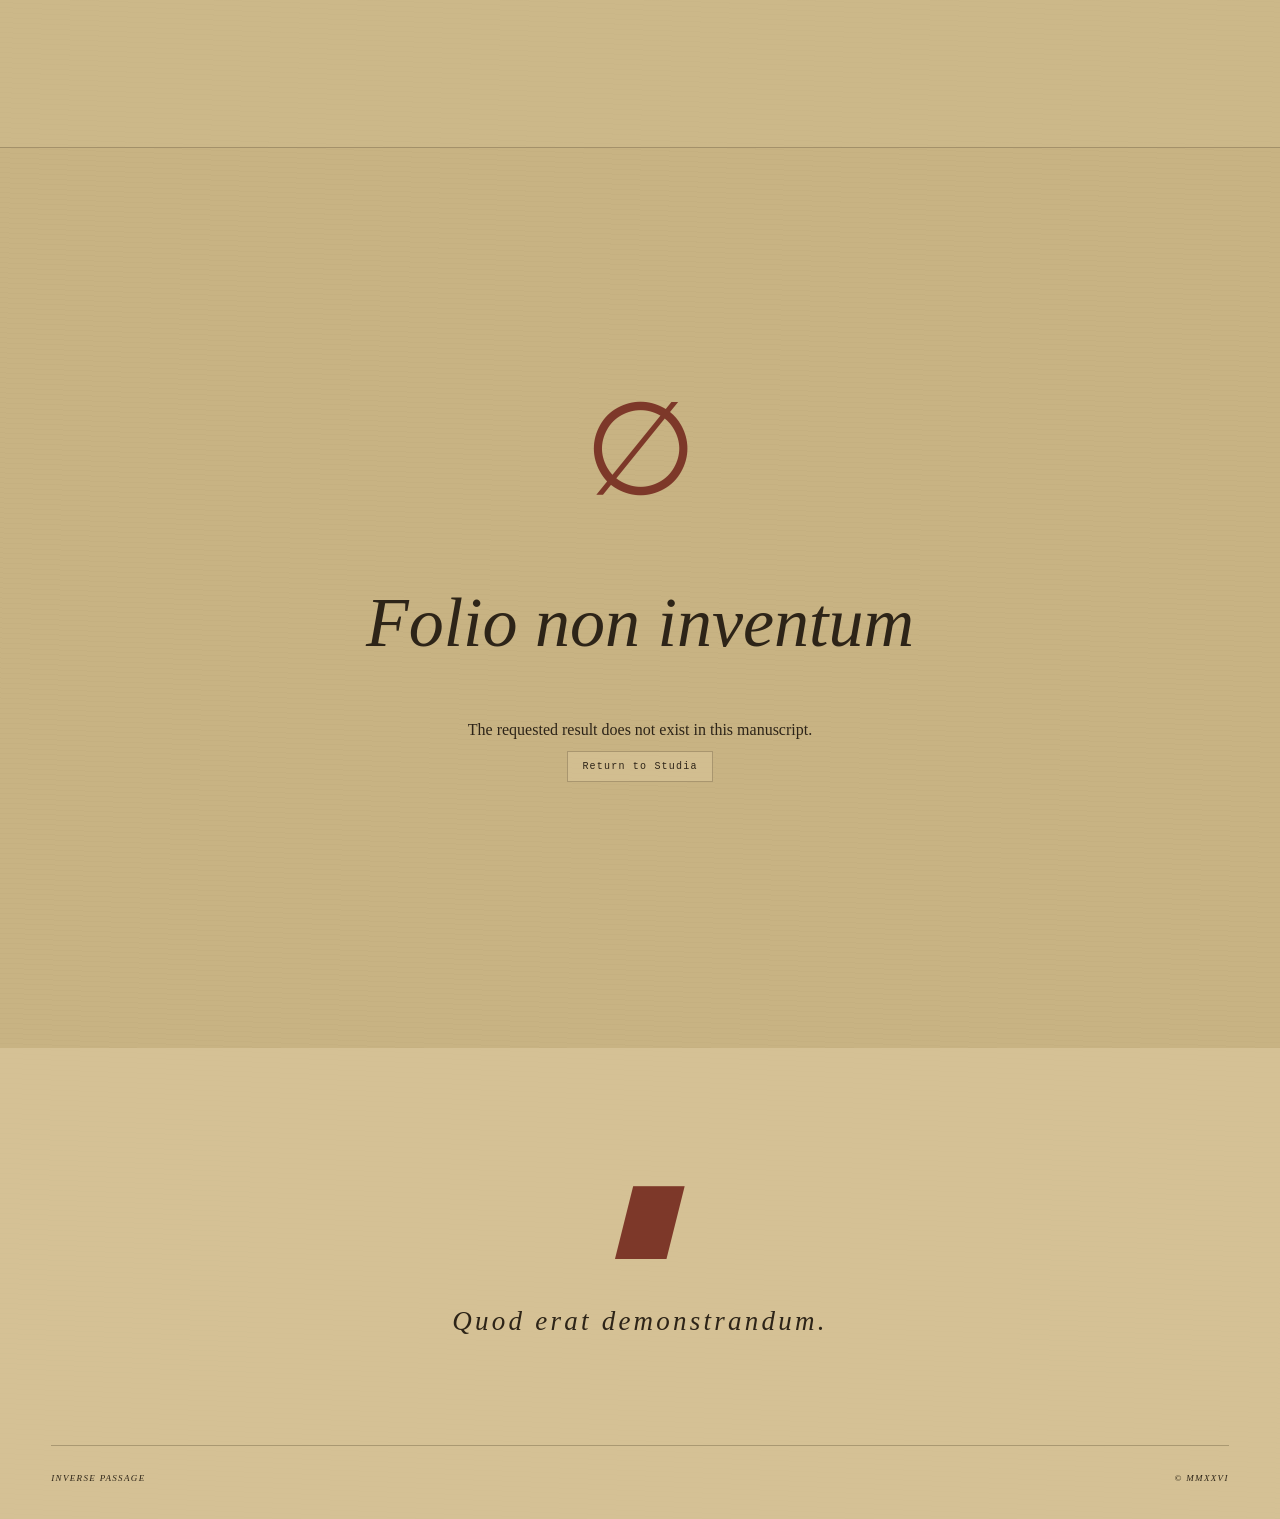
==== commit 75ab0903: "Add manuscript result index and source audit" ====
--- a/result.html
+++ b/result.html
@@ -42,7 +42,10 @@
           <button type="button" data-mode="singularis" aria-pressed="true">SINGULARIS</button>
         </div>
       </div>
-      <aside class="result-review-date">Research material reviewed through<br><b>2026-06-11</b></aside>
+      <aside class="result-review-date">
+        Research material reviewed through <b id="result-reviewed"></b><br>
+        Source provenance checked <b id="result-source-checked"></b>
+      </aside>
     </section>
 
     <section class="result-content" id="theorem">
--- a/style.css
+++ b/style.css
@@ -252,10 +252,21 @@
   box-shadow: 0 30px 90px rgba(55,38,20,.2), inset 0 0 100px rgba(91,61,27,.07);
   opacity: 0;
   visibility: hidden;
+  pointer-events: none;
   transform: scale(.7) rotate(-3deg);
-  transition: opacity .45s, transform .65s cubic-bezier(.16,1,.3,1), visibility .45s;
-}
-.domain-page.portal-open .result-star-map { opacity: 1; visibility: visible; transform: scale(1) rotate(0); }
+}
+.domain-page.portal-open .result-star-map,
+.domain-page.portal-closing .result-star-map {
+  opacity: 1;
+  visibility: visible;
+  transform: scale(1) rotate(0);
+}
+.domain-page.portal-open .result-star-map { pointer-events: auto; }
+.domain-page.portal-closing .result-star-map { pointer-events: none; }
+.domain-page.portal-opening .result-star-map,
+.domain-page.portal-closing .result-star-map { will-change: opacity, transform, clip-path; }
+.domain-page.portal-opening .result-star-map { animation: operatorEnter .72s cubic-bezier(.16,1,.3,1) both; }
+.domain-page.portal-closing .result-star-map { animation: operatorExit .72s cubic-bezier(.16,1,.3,1) both; }
 .star-map-group { position: relative; }
 .star-map-group h3 { margin: 0 0 3vh; color: var(--red-ink); font: 10px var(--mono); letter-spacing: .18em; }
 .star-map-group::before { content:""; position:absolute; left: 12px; top: 50px; bottom: 10px; width: 1px; background: var(--line); }
@@ -272,6 +283,7 @@
 .result-node:hover, .result-node:focus-visible { color: var(--red-ink); transform: translateX(8px); outline: none; }
 .portal-return {
   position: absolute;
+  z-index: 3;
   right: 25px;
   top: 25px;
   width: 150px;
@@ -286,8 +298,99 @@
 .portal-return canvas { position:absolute; inset:4px; width:calc(100% - 8px); height:calc(100% - 8px); }
 .portal-return span { position:absolute; inset:auto 5px 5px; padding:3px; background:rgba(225,208,168,.82); font:7px/1.3 var(--mono); letter-spacing:.08em; }
 .portal-return:hover { background: rgba(232,216,180,.8); outline: 1px solid var(--red-ink); }
-.domain-page.portal-transforming .result-star-map { animation: operatorConjugate .72s cubic-bezier(.16,1,.3,1); }
-.domain-page.portal-inverting .result-star-map { animation-direction: reverse; }
+
+.catalog {
+  position: relative;
+  padding: 14vh 4vw 16vh;
+  overflow: hidden;
+  border-bottom: 1px solid var(--line);
+  background:
+    linear-gradient(90deg, transparent calc(50% - .5px), rgba(75,48,24,.16) 50%, transparent calc(50% + .5px)),
+    repeating-linear-gradient(0deg, transparent 0 39px, rgba(75,48,24,.055) 40px),
+    rgba(222,205,162,.38);
+}
+.catalog::before {
+  content: "∴";
+  position: absolute;
+  right: -2vw;
+  top: 3vh;
+  color: rgba(66,43,23,.045);
+  font: italic 28vw/.8 var(--math);
+  transform: rotate(-11deg);
+}
+.catalog-label { margin-bottom: 8vh; }
+.catalog-head {
+  position: relative;
+  z-index: 2;
+  display: grid;
+  grid-template-columns: minmax(420px, 1.15fr) .85fr;
+  gap: 8vw;
+  align-items: end;
+}
+.catalog-kicker { margin: 0 0 1vh 6vw; color: var(--red-ink); font: italic 12px var(--serif); letter-spacing: .17em; transform: rotate(-2deg); }
+.catalog-head h2 { margin: 0; font: italic 400 clamp(64px, 8.8vw, 138px)/.84 var(--serif); letter-spacing: -.075em; transform: rotate(-1.5deg); }
+.catalog-preface { max-width: 560px; padding: 3vh 0 1vh; border-block: 1px solid var(--line); }
+.catalog-preface > p { margin: 0 0 3vh; font: italic clamp(17px, 1.6vw, 24px)/1.6 var(--serif); }
+.catalog-audit { color: var(--red-ink); font: 9px/1.8 var(--mono); letter-spacing: .1em; }
+.catalog-controls { position: relative; z-index: 2; display: flex; justify-content: space-between; gap: 2vw; margin: 10vh 0 5vh; padding-block: 16px; border-block: 1px solid var(--line); }
+.catalog-filter { display: flex; flex-wrap: wrap; gap: 7px; }
+.catalog-filter button {
+  padding: 8px 11px;
+  border: 0;
+  background: transparent;
+  color: var(--ink-soft);
+  cursor: pointer;
+  font: italic 9px var(--serif);
+  letter-spacing: .1em;
+  transition: color .25s, background .25s, transform .25s;
+}
+.catalog-filter button:hover, .catalog-filter button:focus-visible { color: var(--red-ink); outline: 1px solid var(--line); transform: rotate(-2deg); }
+.catalog-filter button[aria-pressed="true"] { color: var(--paper-light); background: var(--red-ink); transform: rotate(-1.5deg); }
+.catalog-ruler { display: grid; grid-template-columns: auto 1fr minmax(100px, 12vw) 1fr auto; gap: 14px; align-items: center; margin-bottom: 2vh; color: var(--red-ink); font: 8px var(--mono); letter-spacing: .14em; }
+.catalog-ruler i { height: 1px; background: var(--line); }
+.catalog-ruler b { text-align: center; font: italic 10px var(--serif); }
+.catalog-ledger { position: relative; z-index: 2; border-top: 1px solid var(--line); }
+.catalog-domain {
+  display: grid;
+  grid-template-columns: minmax(0, 1fr) minmax(110px, 12vw) minmax(0, 1fr);
+  min-height: 310px;
+  border-bottom: 1px solid var(--line);
+}
+.catalog-column { display: grid; grid-template-columns: repeat(3, minmax(0, 1fr)); gap: clamp(8px, 1.2vw, 22px); padding: 4vh 2vw; align-content: center; }
+.catalog-column h3 { display: none; }
+.catalog-column[hidden] { display: none; }
+.catalog-ledger[data-era="historic"] .catalog-domain { grid-template-columns: 1fr minmax(110px, 12vw); }
+.catalog-ledger[data-era="historic"] .catalog-domain-axis { grid-column: 2; }
+.catalog-ledger[data-era="recent"] .catalog-domain { grid-template-columns: minmax(110px, 12vw) 1fr; }
+.catalog-ledger[data-era="recent"] .catalog-domain-axis { grid-column: 1; grid-row: 1; }
+.catalog-result {
+  min-height: 205px;
+  padding: 19px 16px 16px;
+  display: flex;
+  flex-direction: column;
+  border: 1px solid rgba(67,46,25,.2);
+  background: rgba(226,210,171,.54);
+  box-shadow: inset 0 0 35px rgba(83,54,25,.04);
+  transition: transform .35s, background .3s, box-shadow .3s;
+}
+.catalog-result:nth-of-type(even) { transform: rotate(.7deg); }
+.catalog-column-historic .catalog-result:nth-of-type(odd) { transform: rotate(-.7deg); }
+.catalog-result:hover, .catalog-result:focus-visible { position: relative; z-index: 2; outline: 1px solid var(--red-ink); background: rgba(236,220,184,.9); box-shadow: 5px 9px 28px rgba(62,39,18,.14); transform: translateY(-5px) rotate(0); }
+.catalog-result-meta { color: var(--red-ink); font: 8px/1.5 var(--mono); letter-spacing: .08em; }
+.catalog-result strong { margin: 2.5vh 0 1.5vh; font: italic clamp(16px, 1.25vw, 21px)/1.25 var(--serif); }
+.catalog-result em { margin-top: auto; color: var(--ink-soft); font: italic 13px/1.45 var(--math); overflow-wrap: anywhere; }
+.catalog-result small { margin-top: 2vh; padding-top: 8px; border-top: 1px solid rgba(65,44,23,.13); font: 7px/1.5 var(--mono); letter-spacing: .05em; opacity: .68; }
+.catalog-domain-axis { position: relative; display: grid; place-content: center; gap: 8px; text-align: center; border-inline: 1px solid rgba(61,42,22,.13); background: rgba(188,162,108,.1); }
+.catalog-domain-axis::before, .catalog-domain-axis::after { content: ""; position: absolute; left: 50%; width: 1px; height: 25%; background: var(--line); }
+.catalog-domain-axis::before { top: 0; }
+.catalog-domain-axis::after { bottom: 0; }
+.catalog-domain-axis span { display: block; color: var(--red-ink); font: italic clamp(32px, 4.2vw, 64px)/1 var(--math); }
+.catalog-domain-axis h3 { max-width: 130px; margin: 0; font: italic 12px/1.35 var(--serif); letter-spacing: .08em; }
+.catalog-domain-axis small { font: 7px var(--mono); letter-spacing: .16em; opacity: .62; }
+.catalog-method { width: min(760px, 80vw); margin: 8vh 0 0 auto; padding: 2vh 0 0 5vw; border-top: 1px solid var(--line); transform: rotate(-1deg); }
+.catalog-method span { color: var(--red-ink); font: 9px var(--mono); letter-spacing: .14em; }
+.catalog-method p { margin: 1vh 0 0; font: italic 13px/1.7 var(--serif); }
+#catalog-checkpoint { color: var(--red-ink); font-size: 10px; letter-spacing: .08em; }
 
 .interlude { overflow: hidden; border-bottom: 1px solid var(--line); }
 .marquee { display: flex; width: max-content; border-bottom: 1px solid var(--line); color: rgba(55,42,25,.04); -webkit-text-stroke: 1px rgba(55,42,25,.4); font: italic 6.5vw/1.25 var(--serif); letter-spacing: .015em; }
@@ -370,10 +473,15 @@
 }
 @keyframes pulseLine { 50% { transform: scaleY(.35); opacity: .2; } }
 @keyframes marquee { to { transform: translateX(-100%); } }
-@keyframes operatorConjugate {
-  0% { clip-path: circle(4% at 88% 15%); filter: blur(6px); }
-  55% { clip-path: circle(44% at 58% 42%); filter: blur(2px); }
-  100% { clip-path: circle(120% at 50% 50%); filter: blur(0); }
+@keyframes operatorEnter {
+  0% { opacity: 0; transform: scale(.78) rotate(-3deg); clip-path: circle(4% at 88% 15%); }
+  58% { opacity: 1; transform: scale(1.015) rotate(-.5deg); clip-path: circle(48% at 58% 42%); }
+  100% { opacity: 1; transform: scale(1) rotate(0); clip-path: circle(120% at 50% 50%); }
+}
+@keyframes operatorExit {
+  0% { opacity: 1; transform: scale(1) rotate(0); clip-path: circle(120% at 50% 50%); }
+  42% { opacity: .95; transform: scale(.97) rotate(1deg); clip-path: circle(48% at 58% 42%); }
+  100% { opacity: 0; transform: scale(.78) rotate(3deg); clip-path: circle(4% at 88% 15%); }
 }
 
 @media (max-width: 900px) {
@@ -404,6 +512,23 @@
   .result-star-map { inset: 3vw; grid-template-columns: 1fr; overflow-y: auto; padding: 60px 25px 30px; }
   .portal-return { width: 125px; height: 75px; right: 12px; top: 10px; }
   .result-node { font-size: 14px; }
+  .catalog { padding: 12vh 5vw; background: repeating-linear-gradient(0deg, transparent 0 39px, rgba(75,48,24,.055) 40px), rgba(222,205,162,.38); }
+  .catalog-head { grid-template-columns: 1fr; gap: 5vh; }
+  .catalog-head h2 { font-size: clamp(60px, 18vw, 95px); }
+  .catalog-kicker { margin-left: 2vw; }
+  .catalog-controls { align-items: flex-start; flex-direction: column; margin-top: 7vh; }
+  .catalog-era-filter { border-top: 1px solid rgba(55,42,25,.14); padding-top: 10px; }
+  .catalog-ruler { display: none; }
+  .catalog-domain, .catalog-ledger[data-era="historic"] .catalog-domain, .catalog-ledger[data-era="recent"] .catalog-domain { grid-template-columns: 1fr; }
+  .catalog-domain-axis, .catalog-ledger[data-era="historic"] .catalog-domain-axis, .catalog-ledger[data-era="recent"] .catalog-domain-axis { grid-column: 1; grid-row: 1; min-height: 120px; border: 0; border-bottom: 1px solid var(--line); }
+  .catalog-domain-axis::before, .catalog-domain-axis::after { top: 50%; width: 28%; height: 1px; }
+  .catalog-domain-axis::before { left: 0; }
+  .catalog-domain-axis::after { left: auto; right: 0; bottom: auto; }
+  .catalog-column { grid-template-columns: 1fr; padding: 4vh 0; }
+  .catalog-column h3 { display: block; margin: 0 0 1vh; color: var(--red-ink); font: 9px var(--mono); letter-spacing: .14em; }
+  .catalog-column-recent { border-top: 1px dashed var(--line); }
+  .catalog-result { min-height: 0; }
+  .catalog-method { width: 94%; }
   .notes-content { grid-template-columns: 1fr; }
   .submission-workbench { grid-column: 1; }
   .submission-two-col, .archive-review { grid-template-columns: 1fr; }
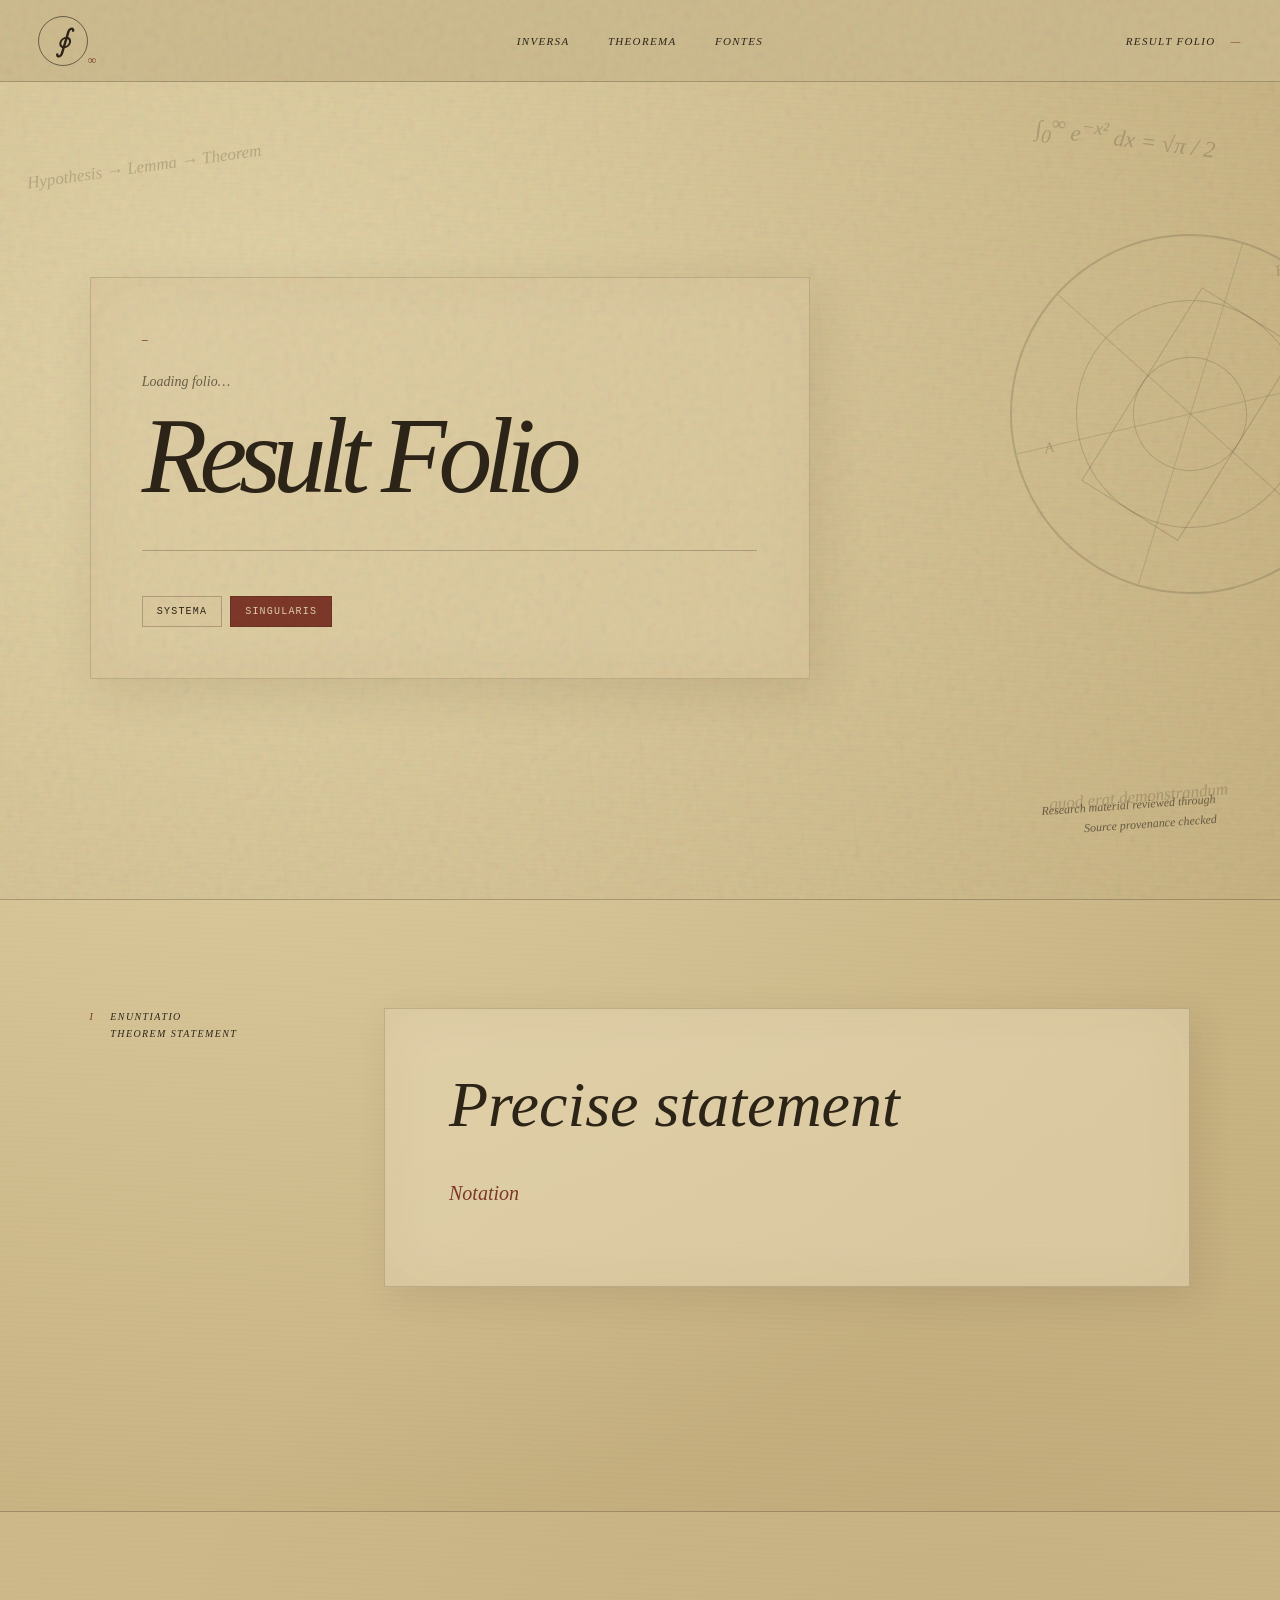
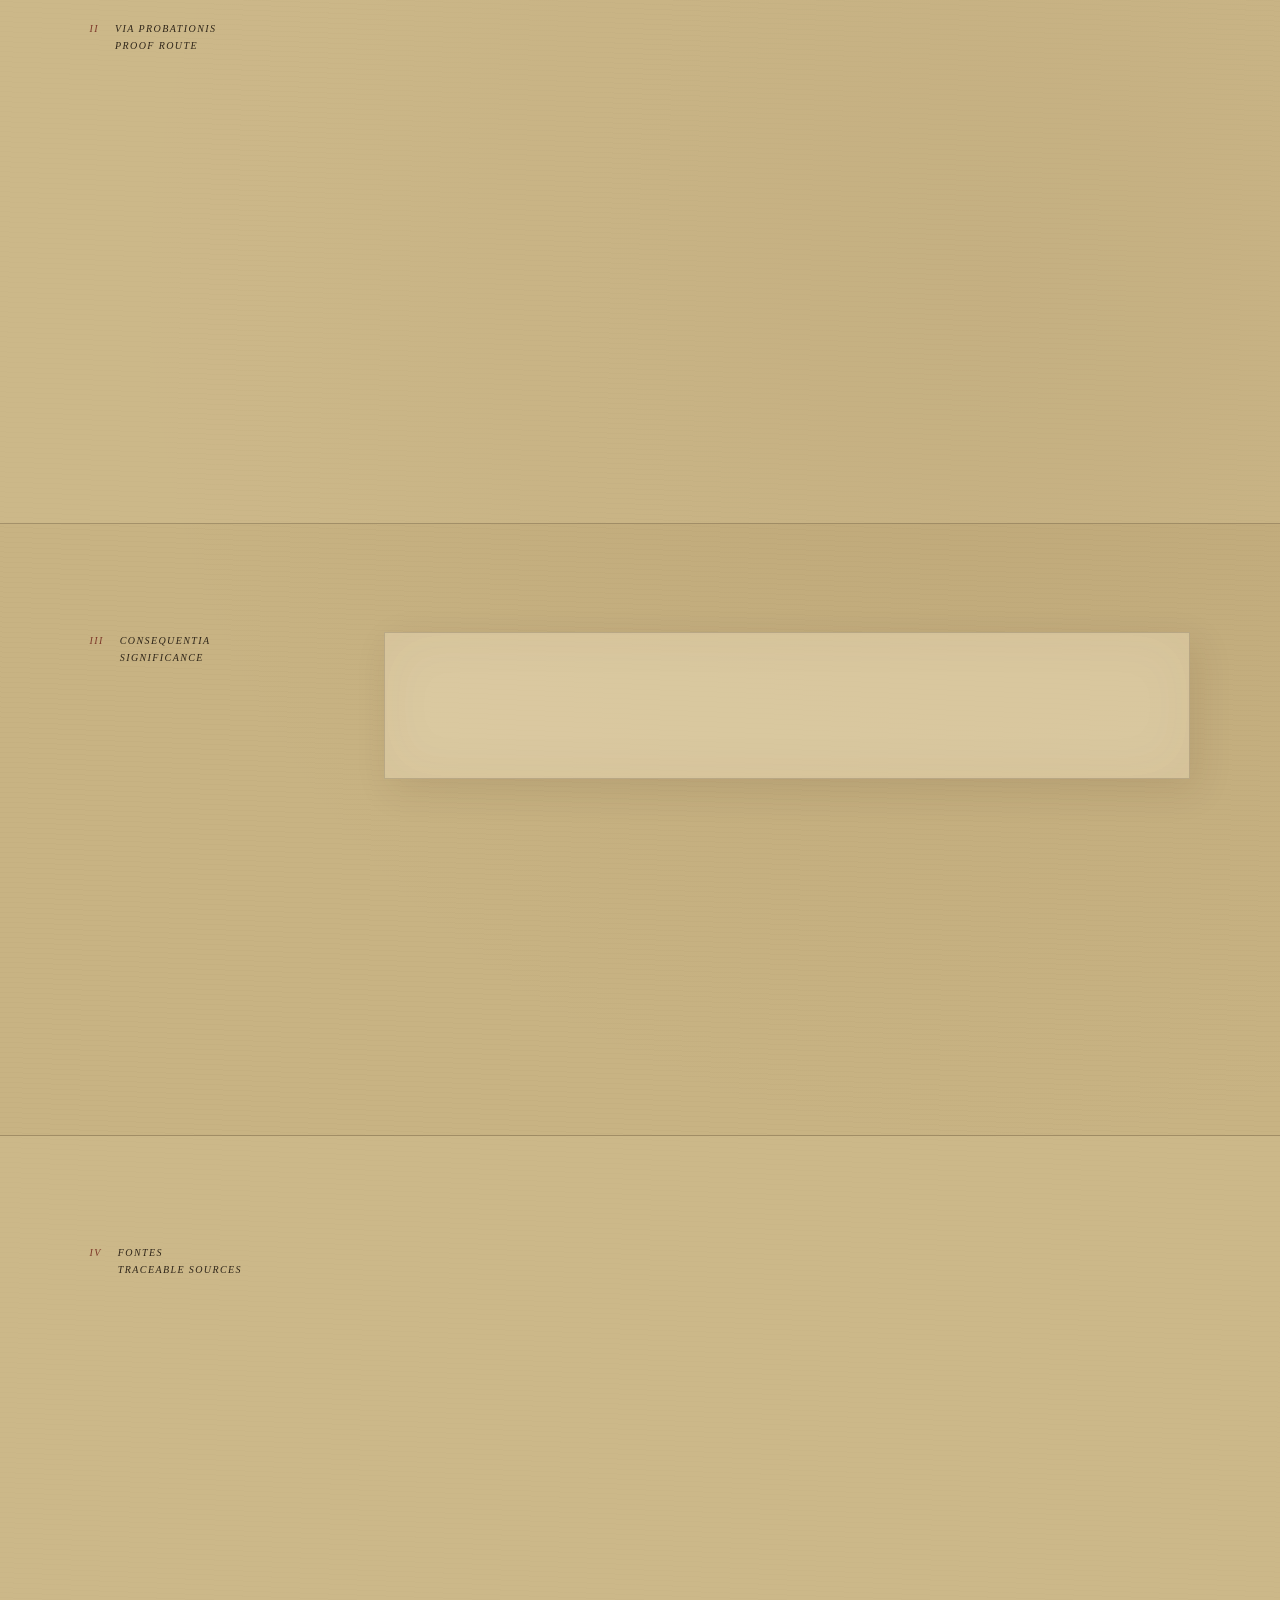
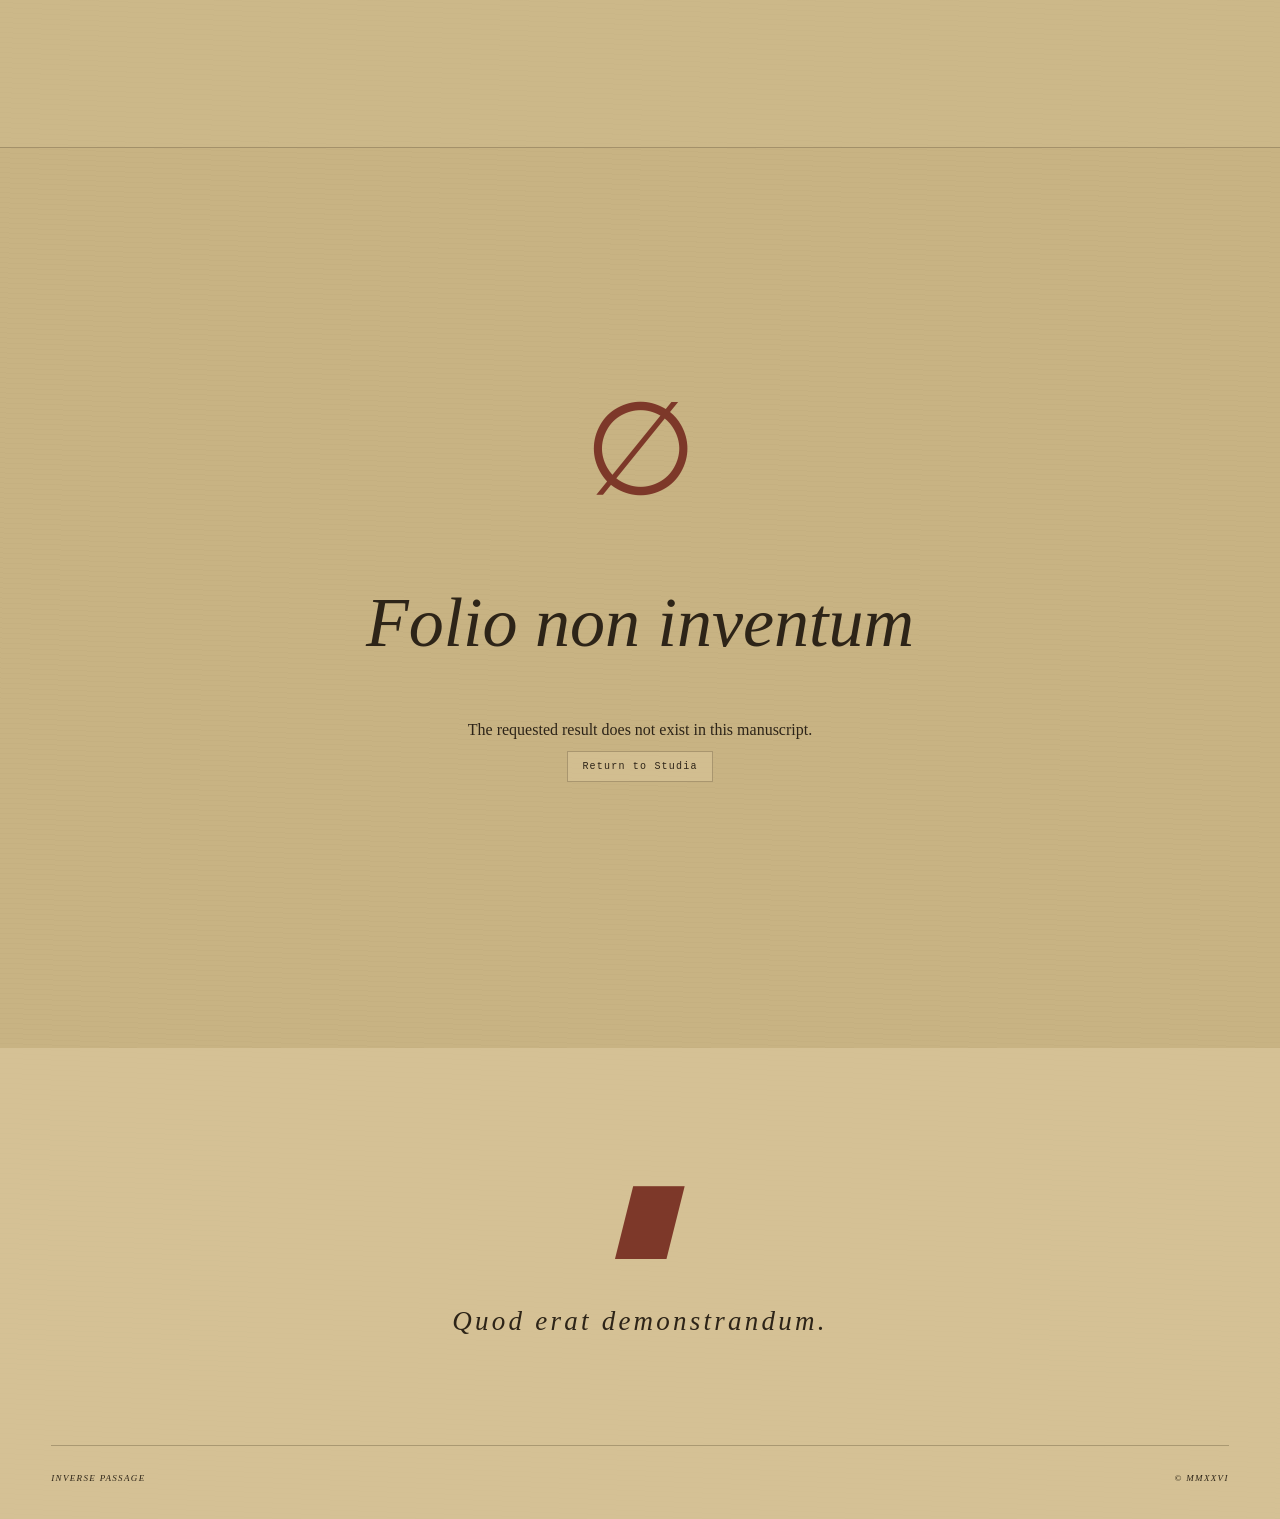
==== commit 98ec7155: "Version static assets for reliable Pages updates" ====
--- a/result.html
+++ b/result.html
@@ -6,8 +6,8 @@
   <meta name="theme-color" content="#cbb98e">
   <title>Codex Infinitum · Result Folio</title>
   <link rel="icon" href="data:,">
-  <link rel="stylesheet" href="style.css">
-  <link rel="stylesheet" href="result.css">
+  <link rel="stylesheet" href="style.css?v=20260811.2">
+  <link rel="stylesheet" href="result.css?v=20260811.2">
 </head>
 <body class="result-body">
   <div class="grain" aria-hidden="true"></div>
@@ -89,8 +89,9 @@
     <div class="footer-meta"><a id="footer-back" href="index.html#fields">INVERSE PASSAGE</a><span>© MMXXVI</span></div>
   </footer>
 
-  <script src="results-data.js"></script>
-  <script src="singularis.js"></script>
-  <script src="result.js"></script>
+  <script src="results-data.js?v=20260811.2"></script>
+  <script src="singularis.js?v=20260811.2"></script>
+  <script src="mathml.js?v=20260811.2"></script>
+  <script src="result.js?v=20260811.2"></script>
 </body>
 </html>
--- a/style.css
+++ b/style.css
@@ -14,6 +14,7 @@
 
 * { box-sizing: border-box; }
 html { scroll-behavior: smooth; }
+section[id] { scroll-margin-top: 82px; }
 body {
   margin: 0;
   color: var(--ink);
@@ -35,7 +36,6 @@
   z-index: 0;
   opacity: .46;
   pointer-events: none;
-  filter: sepia(1) contrast(1.05);
   mix-blend-mode: multiply;
 }
 .grain {
@@ -109,7 +109,7 @@
 .nav {
   position: fixed; z-index: 9; inset: 0 0 auto; height: 82px; padding: 0 3vw;
   border-bottom: 1px solid var(--line); display: grid; grid-template-columns: 1fr auto 1fr;
-  align-items: center; background: rgba(205,187,142,.54); backdrop-filter: blur(10px);
+  align-items: center; background: rgba(205,187,142,.9);
 }
 .sigil { width: 50px; height: 50px; display: grid; place-items: center; border: 1px solid var(--ink-soft); border-radius: 50%; position: relative; font: italic 31px var(--serif); }
 .sigil i { font: normal 12px var(--math); position: absolute; right: -9px; bottom: -3px; color: var(--red-ink); }
@@ -208,7 +208,7 @@
   pointer-events: none;
 }
 .domain-canvas { position: absolute; inset: 0; width: 100%; height: 100%; opacity: .72; mix-blend-mode: multiply; }
-.domain-copy { position: relative; z-index: 2; width: min(590px, 50vw); padding: 3vw; background: rgba(211,192,148,.46); backdrop-filter: blur(3px); }
+.domain-copy { position: relative; z-index: 2; width: min(590px, 50vw); padding: 3vw; background: rgba(211,192,148,.68); }
 .domain-page:nth-of-type(odd) .domain-copy { margin-left: auto; }
 .folio-number { font: 10px var(--mono); letter-spacing: .2em; color: var(--red-ink); }
 .domain-kicker { font: italic 14px var(--serif); margin: 3vh 0 1vh; opacity: .65; }
@@ -233,10 +233,16 @@
   background: rgba(218,200,156,.3);
   cursor: pointer;
   color: var(--ink);
-  transition: transform .45s, background .3s;
+  transition: transform .45s, background .3s, opacity .22s, visibility .22s;
 }
 .domain-page:nth-of-type(odd) .domain-portal { right: auto; left: 6vw; }
 .domain-portal:hover, .domain-portal:focus-visible { transform: scale(1.08) rotate(-5deg); background: rgba(232,216,180,.68); outline: 1px solid var(--red-ink); }
+.domain-page.portal-active > .domain-portal {
+  opacity: 0;
+  visibility: hidden;
+  pointer-events: none;
+  transform: scale(.78) rotate(7deg);
+}
 .domain-portal canvas { position: absolute; inset: 8px; width: calc(100% - 16px); height: calc(100% - 16px); border-radius: 50%; }
 .domain-portal span { position: absolute; inset: auto 12px 18px; font: 8px/1.4 var(--mono); letter-spacing: .12em; }
 .result-star-map {
@@ -254,6 +260,9 @@
   visibility: hidden;
   pointer-events: none;
   transform: scale(.7) rotate(-3deg);
+  contain: layout paint style;
+  isolation: isolate;
+  backface-visibility: hidden;
 }
 .domain-page.portal-open .result-star-map,
 .domain-page.portal-closing .result-star-map {
@@ -266,7 +275,7 @@
 .domain-page.portal-opening .result-star-map,
 .domain-page.portal-closing .result-star-map { will-change: opacity, transform, clip-path; }
 .domain-page.portal-opening .result-star-map { animation: operatorEnter .72s cubic-bezier(.16,1,.3,1) both; }
-.domain-page.portal-closing .result-star-map { animation: operatorExit .72s cubic-bezier(.16,1,.3,1) both; }
+.domain-page.portal-closing .result-star-map { animation: operatorExit .72s cubic-bezier(.7,0,.84,0) both; }
 .star-map-group { position: relative; }
 .star-map-group h3 { margin: 0 0 3vh; color: var(--red-ink); font: 10px var(--mono); letter-spacing: .18em; }
 .star-map-group::before { content:""; position:absolute; left: 12px; top: 50px; bottom: 10px; width: 1px; background: var(--line); }
@@ -378,8 +387,11 @@
 .catalog-result:hover, .catalog-result:focus-visible { position: relative; z-index: 2; outline: 1px solid var(--red-ink); background: rgba(236,220,184,.9); box-shadow: 5px 9px 28px rgba(62,39,18,.14); transform: translateY(-5px) rotate(0); }
 .catalog-result-meta { color: var(--red-ink); font: 8px/1.5 var(--mono); letter-spacing: .08em; }
 .catalog-result strong { margin: 2.5vh 0 1.5vh; font: italic clamp(16px, 1.25vw, 21px)/1.25 var(--serif); }
-.catalog-result em { margin-top: auto; color: var(--ink-soft); font: italic 13px/1.45 var(--math); overflow-wrap: anywhere; }
+.catalog-result-formula { margin-top: auto; color: var(--ink-soft); font: 13px/1.45 var(--math); overflow-wrap: anywhere; }
+.catalog-result-formula math { display: inline; font-family: var(--math); font-size: 1em; }
+.catalog-result-formula mtext { font: italic .82em var(--serif); }
 .catalog-result small { margin-top: 2vh; padding-top: 8px; border-top: 1px solid rgba(65,44,23,.13); font: 7px/1.5 var(--mono); letter-spacing: .05em; opacity: .68; }
+.catalog-result[data-provenance="direct"] small::before { content: "∎ "; color: var(--red-ink); }
 .catalog-domain-axis { position: relative; display: grid; place-content: center; gap: 8px; text-align: center; border-inline: 1px solid rgba(61,42,22,.13); background: rgba(188,162,108,.1); }
 .catalog-domain-axis::before, .catalog-domain-axis::after { content: ""; position: absolute; left: 50%; width: 1px; height: 25%; background: var(--line); }
 .catalog-domain-axis::before { top: 0; }
@@ -480,7 +492,7 @@
 }
 @keyframes operatorExit {
   0% { opacity: 1; transform: scale(1) rotate(0); clip-path: circle(120% at 50% 50%); }
-  42% { opacity: .95; transform: scale(.97) rotate(1deg); clip-path: circle(48% at 58% 42%); }
+  70% { opacity: .97; transform: scale(.94) rotate(1deg); clip-path: circle(34% at 70% 31%); }
   100% { opacity: 0; transform: scale(.78) rotate(3deg); clip-path: circle(4% at 88% 15%); }
 }
 
--- a/result.css
+++ b/result.css
@@ -39,6 +39,10 @@
   color: var(--red-ink);
   font: italic clamp(20px, 2.4vw, 36px)/1.5 var(--math);
 }
+.result-formula math { display: block; width: 100%; font-family: var(--math); font-size: 1em; font-style: normal; }
+.result-formula mi { font-style: italic; }
+.result-formula mi[mathvariant="normal"] { font-style: normal; letter-spacing: .01em; }
+.result-formula mtext { font: italic .64em var(--serif); color: var(--ink-soft); }
 .result-review-date {
   position: absolute;
   z-index: 3;
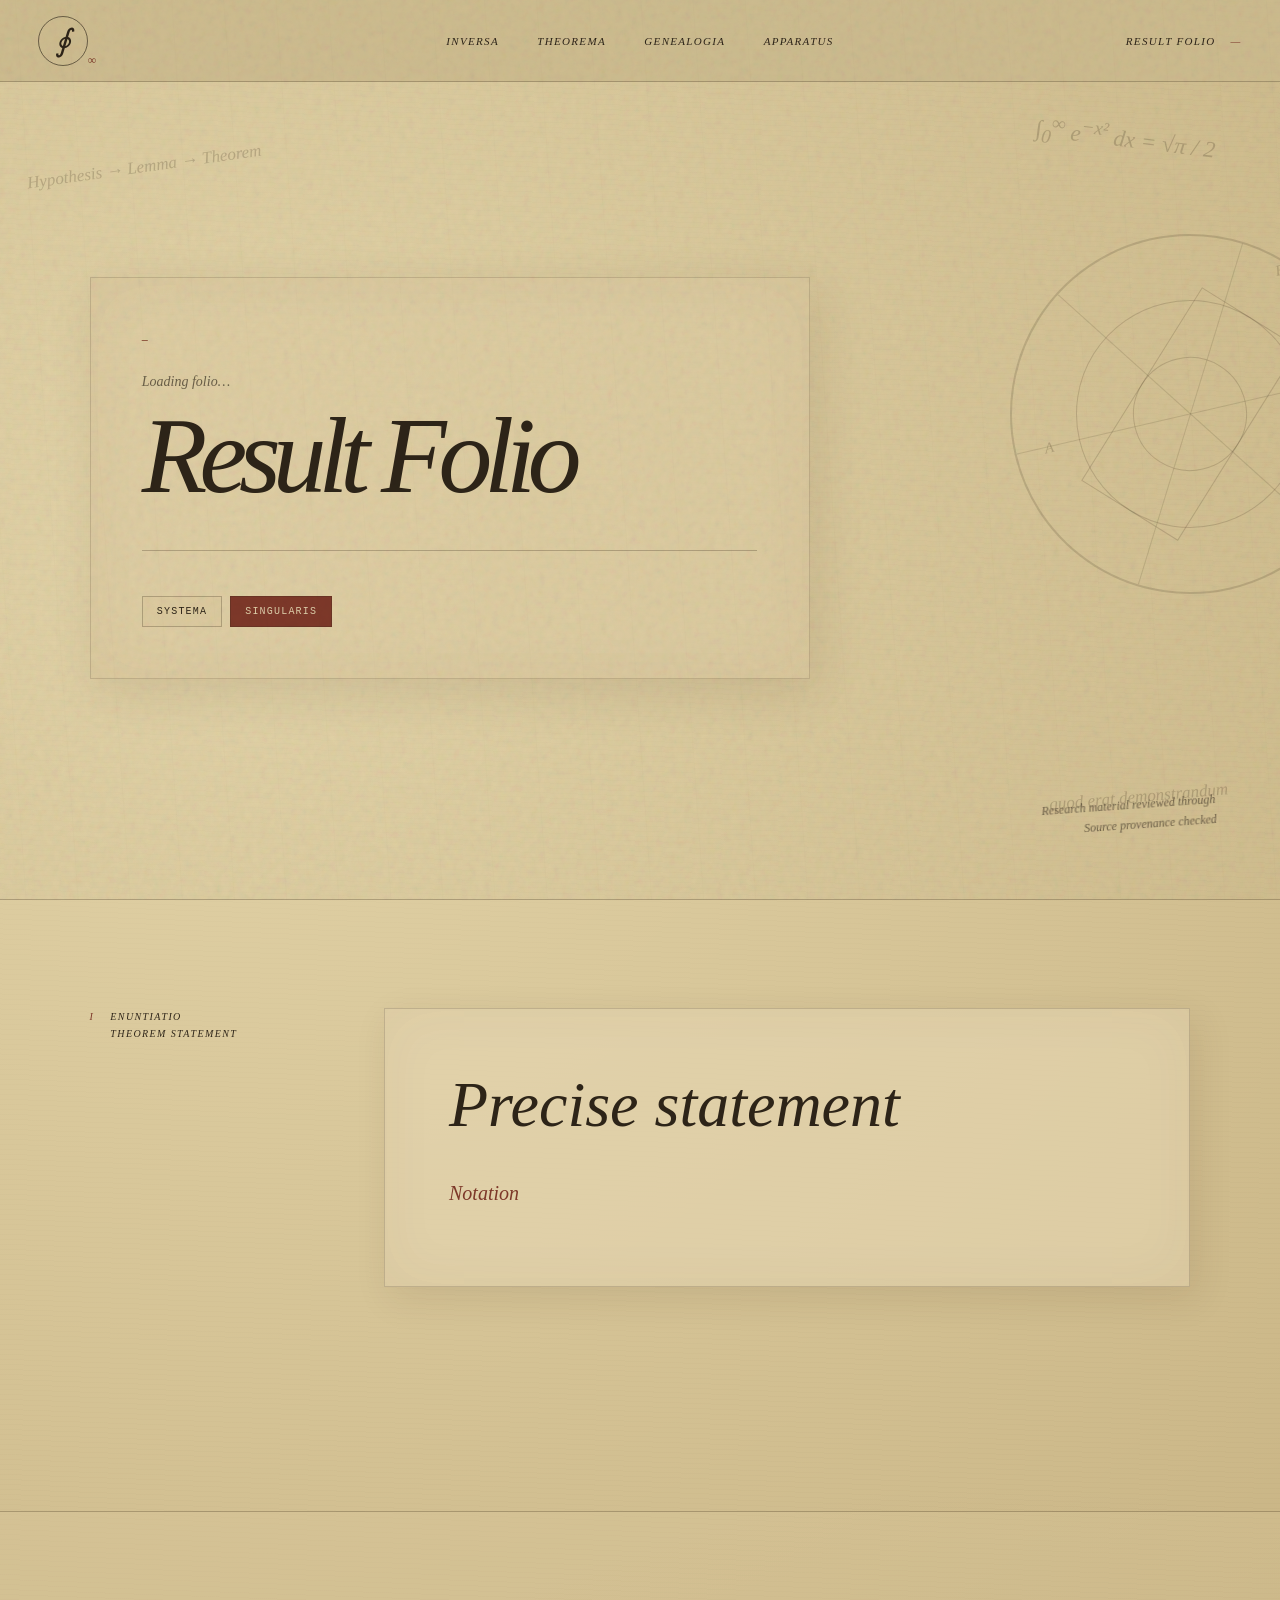
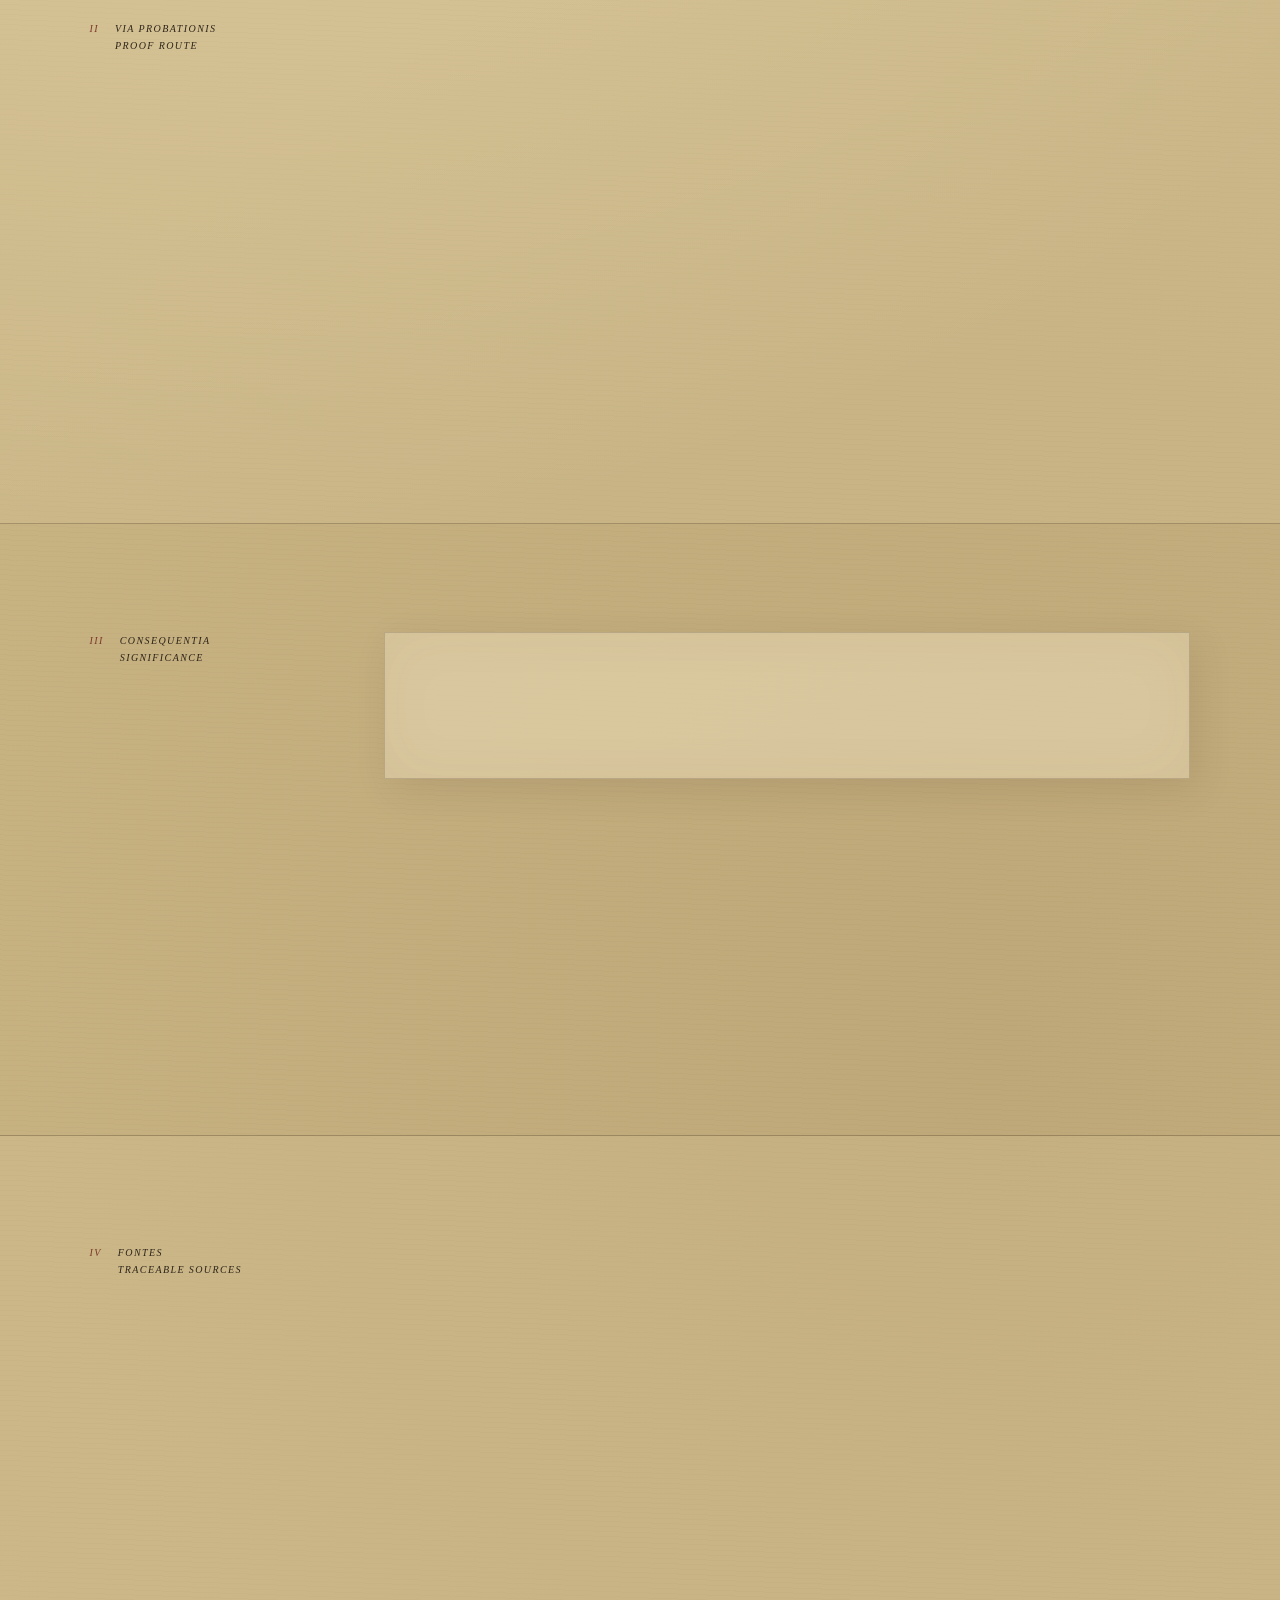
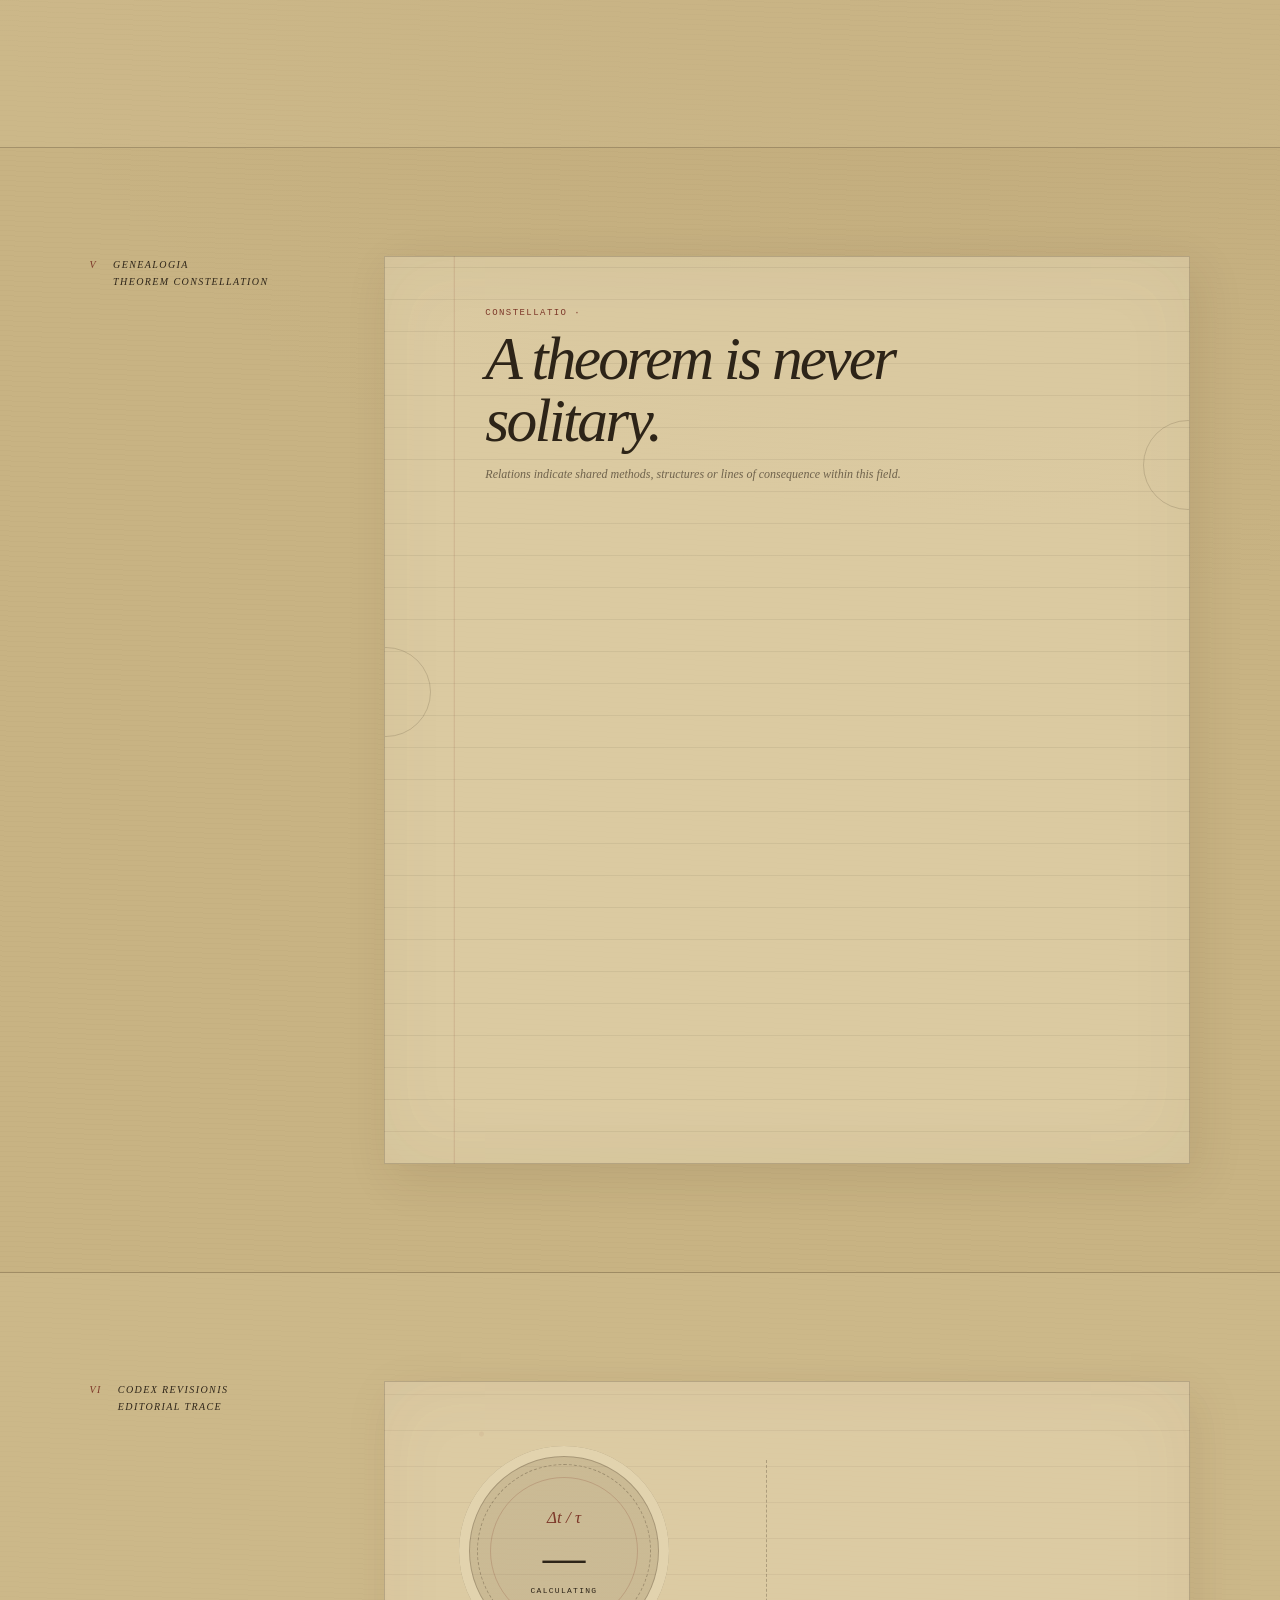
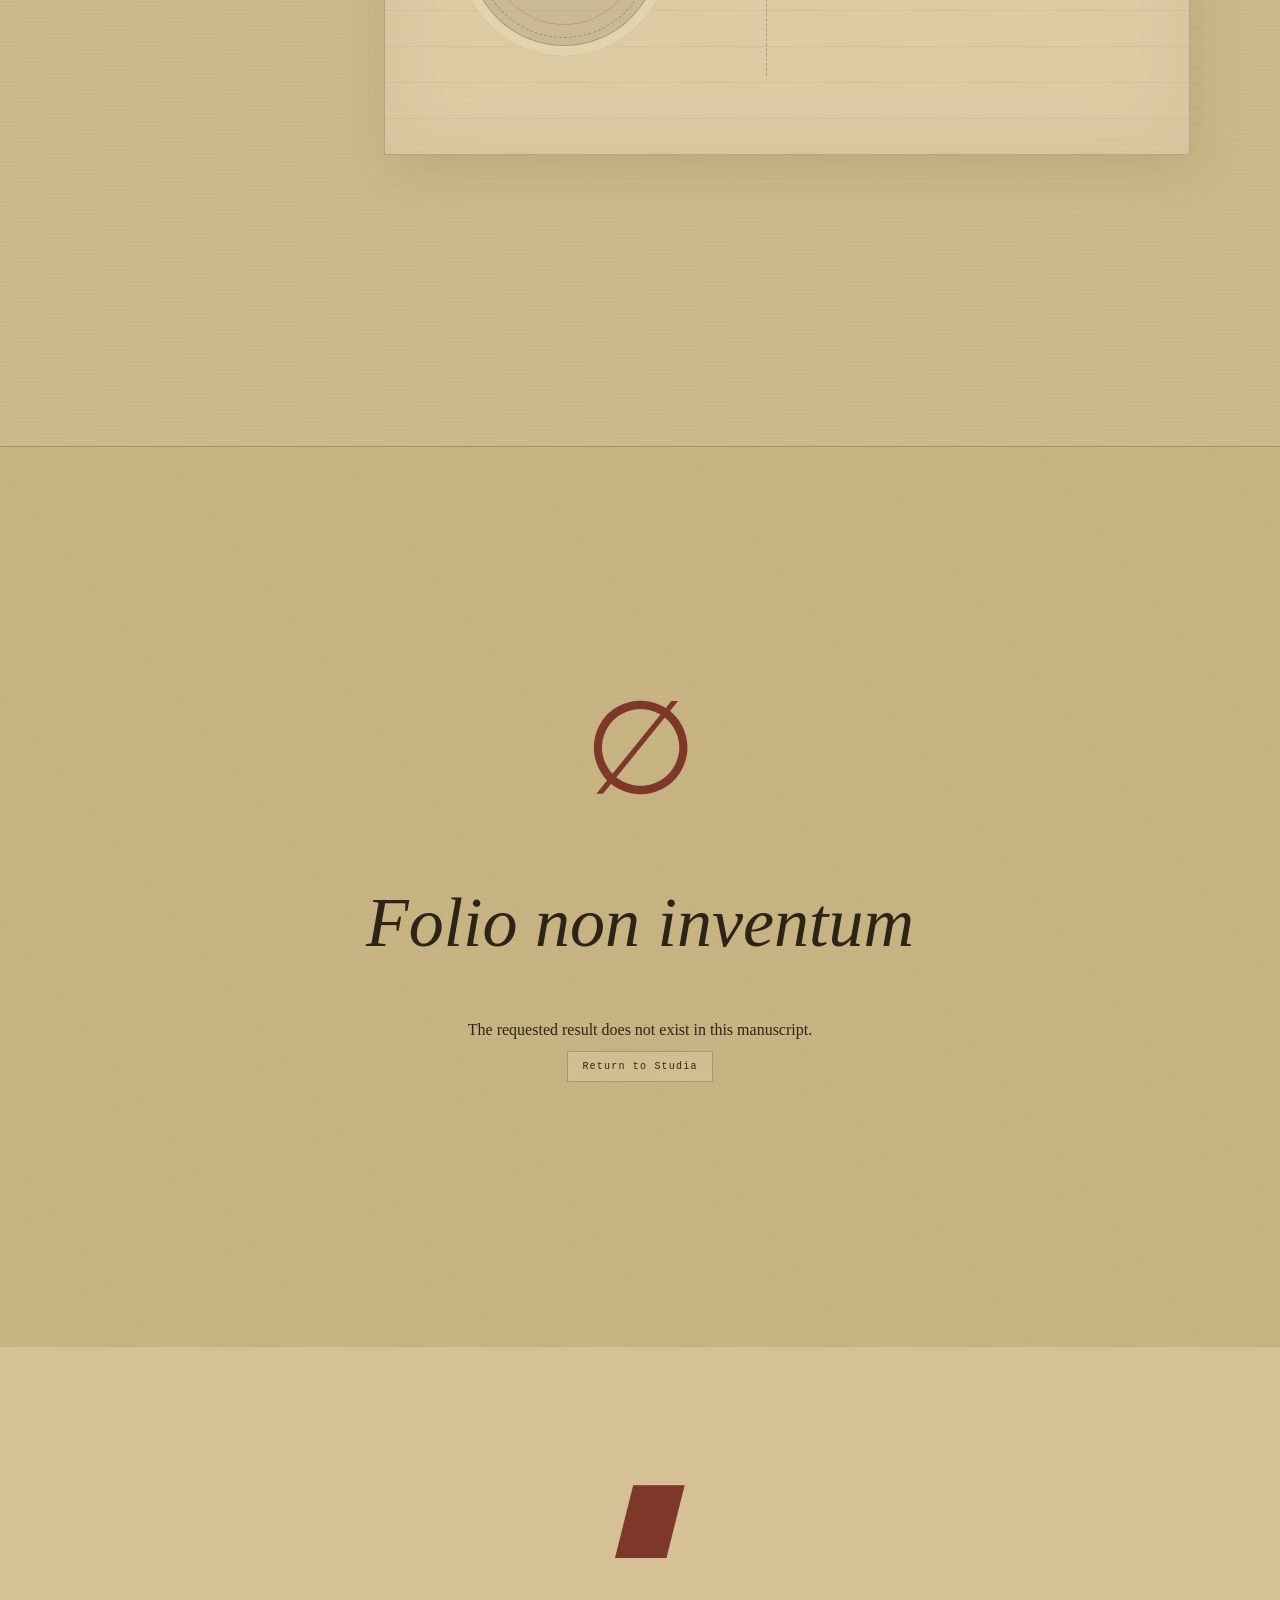
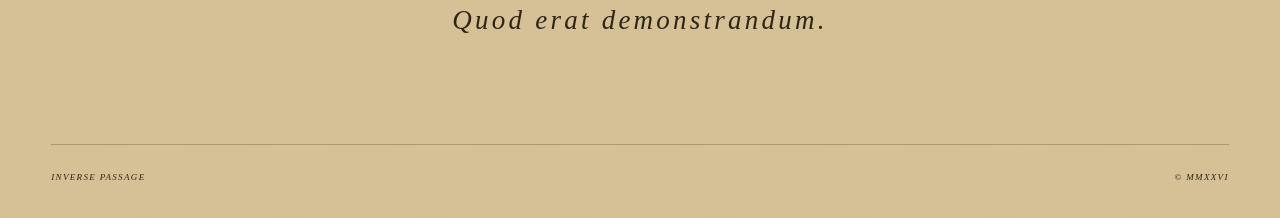
==== commit 20ee0b72: "Add theorem constellations and revision traces" ====
--- a/result.html
+++ b/result.html
@@ -6,8 +6,8 @@
   <meta name="theme-color" content="#cbb98e">
   <title>Codex Infinitum · Result Folio</title>
   <link rel="icon" href="data:,">
-  <link rel="stylesheet" href="style.css?v=20260811.2">
-  <link rel="stylesheet" href="result.css?v=20260811.2">
+  <link rel="stylesheet" href="style.css?v=20260811.6">
+  <link rel="stylesheet" href="result.css?v=20260811.6">
 </head>
 <body class="result-body">
   <div class="grain" aria-hidden="true"></div>
@@ -23,7 +23,8 @@
     <nav>
       <a id="domain-back" href="index.html#fields">INVERSA</a>
       <a href="#theorem">THEOREMA</a>
-      <a href="#sources">FONTES</a>
+      <a href="#lineage">GENEALOGIA</a>
+      <a href="#revision">APPARATUS</a>
     </nav>
     <div class="nav-index"><span>RESULT FOLIO</span><b id="result-index">—</b></div>
   </header>
@@ -75,6 +76,36 @@
       <div id="result-sources" class="source-list"></div>
     </section>
 
+    <section class="result-content lineage-section" id="lineage">
+      <div class="result-section-label"><span>V</span><p>GENEALOGIA<br>THEOREM CONSTELLATION</p></div>
+      <div class="lineage-manuscript">
+        <div class="lineage-heading">
+          <p>CONSTELLATIO · <span id="lineage-domain"></span></p>
+          <h2>A theorem is never solitary.</h2>
+          <small>Relations indicate shared methods, structures or lines of consequence within this field.</small>
+        </div>
+        <div id="result-lineage" class="result-lineage">
+          <svg id="result-lineage-lines" viewBox="0 0 1000 620" role="img" aria-label="Related theorem constellation"></svg>
+          <div id="result-lineage-nodes" class="result-lineage-nodes"></div>
+        </div>
+      </div>
+    </section>
+
+    <section class="result-content revision-section" id="revision">
+      <div class="result-section-label"><span>VI</span><p>CODEX REVISIONIS<br>EDITORIAL TRACE</p></div>
+      <div class="revision-manuscript">
+        <div class="revision-overview">
+          <div id="revision-seal" class="revision-seal" aria-label="Source freshness">
+            <span>Δt / τ</span>
+            <strong id="revision-freshness">—</strong>
+            <small id="revision-state">CALCULATING</small>
+          </div>
+          <dl id="revision-metrics" class="revision-metrics"></dl>
+        </div>
+        <ol id="result-revisions" class="revision-trail"></ol>
+      </div>
+    </section>
+
     <section id="result-error" class="result-error" hidden>
       <span>∅</span>
       <h1>Folio non inventum</h1>
@@ -89,9 +120,10 @@
     <div class="footer-meta"><a id="footer-back" href="index.html#fields">INVERSE PASSAGE</a><span>© MMXXVI</span></div>
   </footer>
 
-  <script src="results-data.js?v=20260811.2"></script>
-  <script src="singularis.js?v=20260811.2"></script>
-  <script src="mathml.js?v=20260811.2"></script>
-  <script src="result.js?v=20260811.2"></script>
+  <script src="results-data.js?v=20260811.6"></script>
+  <script src="maintenance.js?v=20260811.6"></script>
+  <script src="singularis.js?v=20260811.6"></script>
+  <script src="mathml.js?v=20260811.6"></script>
+  <script src="result.js?v=20260811.6"></script>
 </body>
 </html>
--- a/style.css
+++ b/style.css
@@ -404,6 +404,90 @@
 .catalog-method p { margin: 1vh 0 0; font: italic 13px/1.7 var(--serif); }
 #catalog-checkpoint { color: var(--red-ink); font-size: 10px; letter-spacing: .08em; }
 
+.critical-apparatus {
+  position: relative;
+  z-index: 2;
+  margin-top: 14vh;
+  padding: clamp(28px, 5vw, 72px);
+  border: 1px solid var(--line);
+  background:
+    linear-gradient(90deg, transparent 49.9%, rgba(65,43,22,.08) 50%, transparent 50.1%),
+    repeating-linear-gradient(0deg, transparent 0 31px, rgba(65,43,22,.038) 32px),
+    rgba(226,210,171,.43);
+  box-shadow: 8px 14px 45px rgba(56,37,18,.1), inset 0 0 75px rgba(71,47,23,.05);
+}
+.critical-apparatus::before {
+  content: "RECENSERE · COMPARARE · EMENDARE";
+  position: absolute;
+  right: 18px;
+  top: 16px;
+  color: rgba(60,39,20,.28);
+  font: 7px var(--mono);
+  letter-spacing: .18em;
+}
+.apparatus-head { display: grid; grid-template-columns: 1.2fr .8fr; gap: 8vw; align-items: end; padding-bottom: 5vh; border-bottom: 1px solid var(--line); }
+.apparatus-head span { color: var(--red-ink); font: 9px var(--mono); letter-spacing: .17em; }
+.apparatus-head h3 { margin: 2vh 0 0; font: italic 400 clamp(43px, 5.6vw, 86px)/.94 var(--serif); letter-spacing: -.06em; transform: rotate(-1deg); }
+.apparatus-head p { margin: 0; max-width: 520px; font: italic clamp(15px,1.35vw,20px)/1.75 var(--serif); opacity: .68; }
+.apparatus-body { display: grid; grid-template-columns: minmax(390px,.86fr) 1.14fr; gap: clamp(35px,6vw,95px); align-items: center; padding: 9vh 0 7vh; }
+.review-orbit { --orbit-radius: clamp(138px,14vw,202px); position: relative; width: min(44vw,520px); aspect-ratio: 1; margin-inline: auto; }
+.review-orbit::before, .review-orbit::after { content: ""; position: absolute; inset: 50% auto auto 50%; background: var(--line); transform: translate(-50%,-50%); }
+.review-orbit::before { width: 86%; height: 1px; }
+.review-orbit::after { width: 1px; height: 86%; }
+.review-orbit-rings, .review-orbit-rings i { position: absolute; inset: 50%; border: 1px solid rgba(61,41,21,.22); border-radius: 50%; transform: translate(-50%,-50%); }
+.review-orbit-rings { width: 74%; height: 74%; border-style: dashed; animation: apparatusTurn 38s linear infinite; }
+.review-orbit-rings::before, .review-orbit-rings::after { content: ""; position: absolute; left: 50%; top: -4px; width: 7px; height: 7px; border-radius: 50%; background: var(--red-ink); }
+.review-orbit-rings::after { top: auto; bottom: -4px; background: var(--ink); }
+.review-orbit-rings i:nth-child(1) { width: 72%; height: 72%; transform: translate(-50%,-50%) rotate(28deg) scaleX(.78); }
+.review-orbit-rings i:nth-child(2) { width: 122%; height: 48%; transform: translate(-50%,-50%) rotate(-24deg); border-style: dotted; }
+.review-orbit-rings i:nth-child(3) { width: 42%; height: 118%; transform: translate(-50%,-50%) rotate(41deg); }
+.review-orbit-center { position: absolute; z-index: 2; left: 50%; top: 50%; width: 112px; height: 112px; display: grid; place-content: center; gap: 8px; text-align: center; border: 1px solid var(--line); border-radius: 50%; background: rgba(226,210,171,.9); transform: translate(-50%,-50%) rotate(-3deg); }
+.review-orbit-center b { color: var(--red-ink); font: italic 24px var(--math); }
+.review-orbit-center small { font: 7px var(--mono); letter-spacing: .08em; }
+.review-orbit-node {
+  position: absolute;
+  z-index: 3;
+  left: 50%;
+  top: 50%;
+  width: 112px;
+  min-height: 76px;
+  padding: 10px 8px;
+  display: grid;
+  place-content: center;
+  gap: 2px;
+  text-align: center;
+  border: 1px solid rgba(61,41,21,.35);
+  border-radius: 50%;
+  background: rgba(226,210,171,.92);
+  opacity: calc(.56 + var(--freshness) * .44);
+  transform: translate(-50%,-50%) rotate(var(--angle)) translateX(var(--orbit-radius)) rotate(var(--counter-angle));
+  transition: color .25s, background .25s, border-color .25s;
+}
+.review-orbit-node:hover, .review-orbit-node:focus-visible { color: var(--red-ink); background: var(--paper-light); border-color: var(--red-ink); outline: none; }
+.review-orbit-node b { color: var(--red-ink); font: italic 22px/1 var(--math); }
+.review-orbit-node small { font: italic 8px/1.25 var(--serif); letter-spacing: .06em; }
+.review-orbit-node em { font: 6px/1.3 var(--mono); letter-spacing: .05em; }
+.review-orbit-node[data-state="soon"] { border-style: dashed; border-color: var(--red-ink); }
+.review-orbit-node[data-state="due"] { color: var(--paper-light); background: var(--red-ink); opacity: 1; animation: reviewDue 1.8s ease-in-out infinite; }
+.review-orbit-node[data-state="due"] b { color: var(--paper-light); }
+.review-summary { display: grid; grid-template-columns: auto 1fr; align-items: end; gap: 0 18px; padding-bottom: 3vh; border-bottom: 1px solid var(--line); }
+.review-summary strong { grid-row: 1 / 3; color: var(--red-ink); font: italic clamp(68px,8vw,120px)/.7 var(--serif); letter-spacing: -.08em; }
+.review-summary span { font: 9px var(--mono); letter-spacing: .15em; }
+.review-summary small { font: italic 11px/1.5 var(--serif); opacity: .64; }
+.review-queue { list-style: none; margin: 3vh 0; padding: 0; display: grid; grid-template-columns: 1fr 1fr; gap: 0 2vw; border-top: 1px solid var(--line); }
+.review-queue li { min-height: 108px; display: grid; grid-template-columns: 27px 1fr; gap: 10px; padding: 16px 5px; border-bottom: 1px solid var(--line); }
+.review-queue li[data-state="due"] { background: rgba(125,56,41,.08); }
+.review-order { color: var(--red-ink); font: 8px var(--mono); }
+.review-queue small { color: var(--red-ink); font: 7px/1.4 var(--mono); letter-spacing: .07em; }
+.review-queue a { display: block; margin: 5px 0; font: italic 15px/1.25 var(--serif); }
+.review-queue a:hover, .review-queue a:focus-visible { color: var(--red-ink); outline: none; }
+.review-queue p { margin: 0; font: 7px/1.5 var(--mono); letter-spacing: .04em; opacity: .64; }
+.review-export { border: 1px solid var(--line); background: transparent; padding: 12px 16px; color: var(--ink); cursor: pointer; font: 8px var(--mono); letter-spacing: .12em; transition: background .25s, color .25s; }
+.review-export:hover, .review-export:focus-visible { color: var(--paper-light); background: var(--red-ink); outline: none; }
+.review-policy { padding-top: 2vh; border-top: 1px solid var(--line); color: var(--red-ink); font: 7px/1.7 var(--mono); letter-spacing: .07em; }
+.catalog-result[data-review="due"] { border-color: var(--red-ink); }
+.catalog-result[data-review="soon"] { border-style: dashed; }
+
 .interlude { overflow: hidden; border-bottom: 1px solid var(--line); }
 .marquee { display: flex; width: max-content; border-bottom: 1px solid var(--line); color: rgba(55,42,25,.04); -webkit-text-stroke: 1px rgba(55,42,25,.4); font: italic 6.5vw/1.25 var(--serif); letter-spacing: .015em; }
 .marquee div { animation: marquee 25s linear infinite; }
@@ -495,6 +579,8 @@
   70% { opacity: .97; transform: scale(.94) rotate(1deg); clip-path: circle(34% at 70% 31%); }
   100% { opacity: 0; transform: scale(.78) rotate(3deg); clip-path: circle(4% at 88% 15%); }
 }
+@keyframes apparatusTurn { to { transform: translate(-50%,-50%) rotate(360deg); } }
+@keyframes reviewDue { 50% { box-shadow: 0 0 0 8px rgba(125,56,41,.1); } }
 
 @media (max-width: 900px) {
   .cursor-orbit { display: none; }
@@ -541,6 +627,15 @@
   .catalog-column-recent { border-top: 1px dashed var(--line); }
   .catalog-result { min-height: 0; }
   .catalog-method { width: 94%; }
+  .critical-apparatus { margin-top: 10vh; padding: 32px 20px; }
+  .apparatus-head { grid-template-columns: 1fr; gap: 4vh; }
+  .apparatus-body { grid-template-columns: 1fr; padding-top: 6vh; }
+  .review-orbit { --orbit-radius: 126px; width: 330px; max-width: 94vw; margin-block: 3vh 6vh; }
+  .review-orbit-node { width: 82px; min-height: 62px; padding: 7px 5px; }
+  .review-orbit-node b { font-size: 18px; }
+  .review-orbit-node small { font-size: 7px; }
+  .review-orbit-center { width: 92px; height: 92px; }
+  .review-queue { grid-template-columns: 1fr; }
   .notes-content { grid-template-columns: 1fr; }
   .submission-workbench { grid-column: 1; }
   .submission-two-col, .archive-review { grid-template-columns: 1fr; }
--- a/result.css
+++ b/result.css
@@ -117,6 +117,152 @@
 .source-card:hover { transform: translateY(-5px) rotate(-1deg); background: rgba(235,221,185,.86); }
 .source-card span { display: block; color: var(--red-ink); font: 9px var(--mono); letter-spacing: .14em; margin-bottom: 3vh; }
 .source-card strong { font: italic 22px/1.3 var(--serif); }
+.lineage-section { min-height: 108vh; }
+.lineage-manuscript {
+  position: relative;
+  width: min(1060px, 100%);
+  min-height: 790px;
+  padding: clamp(28px, 4vw, 58px);
+  overflow: hidden;
+  border: 1px solid rgba(55,42,25,.23);
+  background:
+    linear-gradient(90deg, transparent 0 8.5%, rgba(124,52,36,.17) 8.6%, transparent 8.75%),
+    repeating-linear-gradient(0deg, transparent 0 31px, rgba(55,42,25,.07) 31px 32px),
+    rgba(229,214,177,.67);
+  box-shadow: 8px 14px 45px rgba(65,43,20,.1), inset 0 0 70px rgba(91,61,27,.06);
+}
+.lineage-manuscript::before,
+.lineage-manuscript::after {
+  content: "";
+  position: absolute;
+  width: 88px;
+  height: 88px;
+  border: 1px solid rgba(55,42,25,.17);
+  border-radius: 50%;
+}
+.lineage-manuscript::before { left: -44px; top: 43%; }
+.lineage-manuscript::after { right: -44px; top: 18%; }
+.lineage-heading { position: relative; z-index: 3; padding-left: 7%; width: min(670px, 90%); }
+.lineage-heading p { margin: 0 0 10px; color: var(--red-ink); font: 9px var(--mono); letter-spacing: .16em; }
+.lineage-heading h2 { margin: 0; font: italic clamp(38px, 4.8vw, 68px)/1 var(--serif); letter-spacing: -.045em; }
+.lineage-heading small { display: block; margin-top: 14px; color: var(--ink-soft); font: italic 12px/1.6 var(--serif); }
+.result-lineage { position: relative; z-index: 2; height: 620px; margin-top: 8px; }
+#result-lineage-lines { position: absolute; inset: 0; width: 100%; height: 100%; overflow: visible; }
+.lineage-orbit { fill: none; stroke: rgba(55,42,25,.22); stroke-width: 1; stroke-dasharray: 3 8; }
+.lineage-orbit-inner { stroke: rgba(124,52,36,.2); stroke-dasharray: 1 10; }
+.lineage-axis { fill: none; stroke: rgba(55,42,25,.1); stroke-width: 1; }
+.lineage-watermark { fill: rgba(124,52,36,.055); font: italic 210px var(--math); }
+.lineage-relation path { fill: none; stroke: rgba(55,42,25,.25); stroke-width: 1.25; stroke-dasharray: 4 7; }
+.lineage-relation.is-current path { stroke: rgba(124,52,36,.65); stroke-width: 1.7; stroke-dasharray: none; }
+.lineage-relation text {
+  fill: rgba(55,42,25,.64);
+  paint-order: stroke;
+  stroke: rgba(229,214,177,.94);
+  stroke-width: 7px;
+  stroke-linejoin: round;
+  font: italic 13px var(--serif);
+  letter-spacing: .03em;
+}
+.lineage-relation.is-current text { fill: var(--red-ink); }
+.result-lineage-nodes { position: absolute; inset: 0; }
+.lineage-node {
+  position: absolute;
+  left: var(--lineage-x);
+  top: var(--lineage-y);
+  width: 178px;
+  min-height: 96px;
+  padding: 15px 18px;
+  transform: translate(-50%, -50%) rotate(-1.2deg);
+  display: flex;
+  flex-direction: column;
+  justify-content: center;
+  color: var(--ink);
+  border: 1px solid rgba(55,42,25,.26);
+  background: rgba(232,218,182,.88);
+  box-shadow: 4px 7px 20px rgba(65,43,20,.09);
+  transition: transform .28s, background .28s, border-color .28s;
+}
+.lineage-node:nth-child(even) { transform: translate(-50%, -50%) rotate(1.1deg); }
+a.lineage-node:hover,
+a.lineage-node:focus-visible { transform: translate(-50%, -50%) rotate(0deg) scale(1.055); background: rgba(239,226,193,.98); border-color: var(--red-ink); outline: none; }
+.lineage-node.is-current {
+  width: 224px;
+  min-height: 150px;
+  padding: 26px;
+  border-radius: 50%;
+  text-align: center;
+  transform: translate(-50%, -50%);
+  border: 1px solid rgba(124,52,36,.65);
+  background: rgba(221,202,158,.94);
+  box-shadow: 0 0 0 9px rgba(124,52,36,.055), 5px 9px 28px rgba(65,43,20,.12);
+}
+.lineage-era { color: var(--red-ink); font: 8px var(--mono); letter-spacing: .14em; }
+.lineage-title { margin-top: 8px; font: italic 16px/1.12 var(--serif); }
+.lineage-node.is-current .lineage-title { font-size: 22px; }
+.lineage-year { margin-top: 7px; color: var(--ink-soft); font: italic 10px var(--serif); }
+.revision-section { min-height: 86vh; }
+.revision-manuscript {
+  position: relative;
+  width: min(1000px, 100%);
+  display: grid;
+  grid-template-columns: minmax(230px, .72fr) 1.6fr;
+  gap: clamp(28px, 5vw, 72px);
+  padding: clamp(32px, 5vw, 72px);
+  border: 1px solid rgba(55,42,25,.23);
+  background:
+    radial-gradient(circle at 12% 14%, rgba(124,52,36,.055) 0 2px, transparent 3px),
+    repeating-linear-gradient(0deg, transparent 0 35px, rgba(55,42,25,.055) 35px 36px),
+    rgba(229,214,177,.65);
+  box-shadow: 8px 14px 45px rgba(65,43,20,.1), inset 0 0 70px rgba(91,61,27,.06);
+}
+.revision-overview { position: sticky; top: 120px; align-self: start; }
+.revision-seal {
+  --freshness-angle: 0deg;
+  position: relative;
+  width: 210px;
+  aspect-ratio: 1;
+  margin: 0 auto 34px;
+  display: grid;
+  place-content: center;
+  text-align: center;
+  border-radius: 50%;
+  background: conic-gradient(rgba(124,52,36,.68) 0 var(--freshness-angle), rgba(55,42,25,.1) var(--freshness-angle) 360deg);
+  box-shadow: inset 0 0 0 10px rgba(229,214,177,.95), inset 0 0 0 11px rgba(55,42,25,.24);
+}
+.revision-seal::before,
+.revision-seal::after { content: ""; position: absolute; border-radius: 50%; pointer-events: none; }
+.revision-seal::before { inset: 18px; border: 1px dashed rgba(55,42,25,.3); }
+.revision-seal::after { inset: 31px; border: 1px solid rgba(124,52,36,.2); }
+.revision-seal span { color: var(--red-ink); font: italic 17px var(--math); }
+.revision-seal strong { margin: 5px 0; font: italic 48px/1 var(--serif); font-weight: 400; }
+.revision-seal small { font: 8px var(--mono); letter-spacing: .16em; }
+.revision-seal[data-state="due"] { color: var(--red-ink); }
+.revision-seal[data-state="soon"] { box-shadow: inset 0 0 0 10px rgba(229,214,177,.95), inset 0 0 0 11px rgba(124,52,36,.52); }
+.revision-metrics { margin: 0; display: grid; grid-template-columns: auto 1fr; gap: 8px 14px; }
+.revision-metrics dt { color: var(--red-ink); font: 7px/1.4 var(--mono); letter-spacing: .12em; }
+.revision-metrics dd { margin: 0; text-align: right; font: italic 11px/1.4 var(--serif); }
+.revision-trail { position: relative; margin: 0; padding: 0; list-style: none; }
+.revision-trail::before { content: ""; position: absolute; left: 23px; top: 14px; bottom: 14px; border-left: 1px dashed rgba(55,42,25,.28); }
+.revision-entry { position: relative; display: grid; grid-template-columns: 48px 1fr; gap: 22px; padding: 0 0 42px; }
+.revision-entry:last-child { padding-bottom: 0; }
+.revision-index {
+  position: relative;
+  z-index: 1;
+  width: 48px;
+  height: 48px;
+  display: grid;
+  place-items: center;
+  border: 1px solid rgba(55,42,25,.28);
+  border-radius: 50%;
+  background: rgba(224,207,166,.98);
+  color: var(--red-ink);
+  font: italic 15px var(--math);
+}
+.revision-copy { padding: 3px 0 0; }
+.revision-date { color: var(--red-ink); font: 8px var(--mono); letter-spacing: .13em; }
+.revision-outcome { margin: 11px 0 13px; font: italic 17px/1.55 var(--serif); }
+.revision-fields { display: block; color: var(--ink-soft); font: 7px/1.7 var(--mono); letter-spacing: .1em; }
+.revision-evidence { display: inline-block; margin-top: 15px; padding-bottom: 2px; border-bottom: 1px solid var(--red-ink); color: var(--red-ink); font: 8px var(--mono); letter-spacing: .12em; }
 .result-error { min-height: 100vh; padding: 25vh 8vw; text-align: center; }
 .result-error span { color: var(--red-ink); font: 130px var(--math); }
 .result-error h1 { font: italic 70px var(--serif); }
@@ -131,4 +277,31 @@
   .result-paper p { font-size: 14px; }
   .proof-route li { padding: 75px 24px 25px; font-size: 14px; }
   .proof-route li::before { left: 24px; }
-}
+  .lineage-section { min-height: auto; }
+  .lineage-manuscript { min-height: 0; padding: 30px 22px; }
+  .lineage-heading { width: 100%; padding-left: 0; }
+  .lineage-heading small { font-size: 10px; }
+  .result-lineage { height: auto; margin-top: 35px; }
+  #result-lineage-lines { display: none; }
+  .result-lineage-nodes { position: static; display: grid; grid-template-columns: 1fr; gap: 12px; }
+  .lineage-node,
+  .lineage-node:nth-child(even),
+  .lineage-node.is-current {
+    position: relative;
+    left: auto;
+    top: auto;
+    width: 100%;
+    min-height: 105px;
+    transform: none;
+    border-radius: 0;
+    text-align: left;
+  }
+  .lineage-node.is-current { min-height: 130px; border-left: 4px solid var(--red-ink); }
+  a.lineage-node:hover,
+  a.lineage-node:focus-visible { transform: translateX(4px); }
+  .revision-manuscript { grid-template-columns: 1fr; padding: 35px 24px; }
+  .revision-overview { position: static; }
+  .revision-seal { width: 180px; }
+  .revision-entry { gap: 14px; }
+  .revision-outcome { font-size: 14px; }
+}
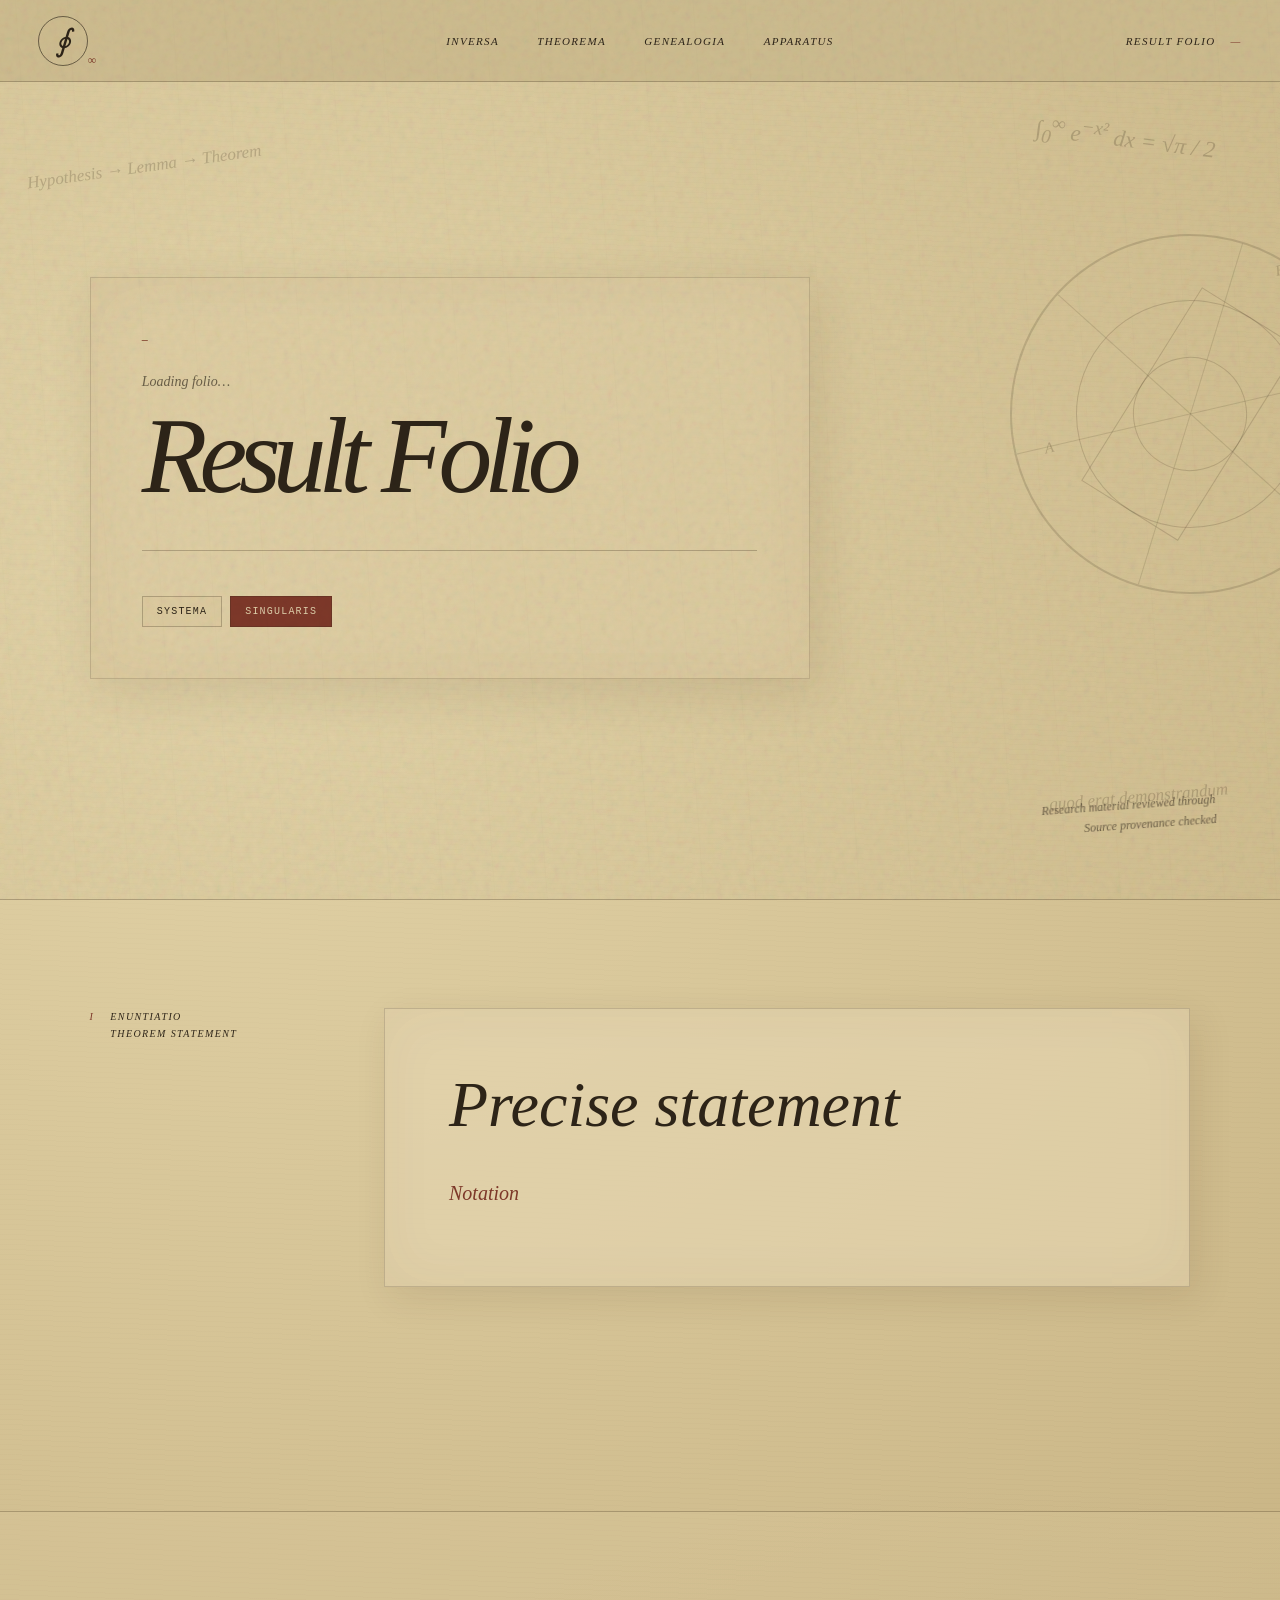
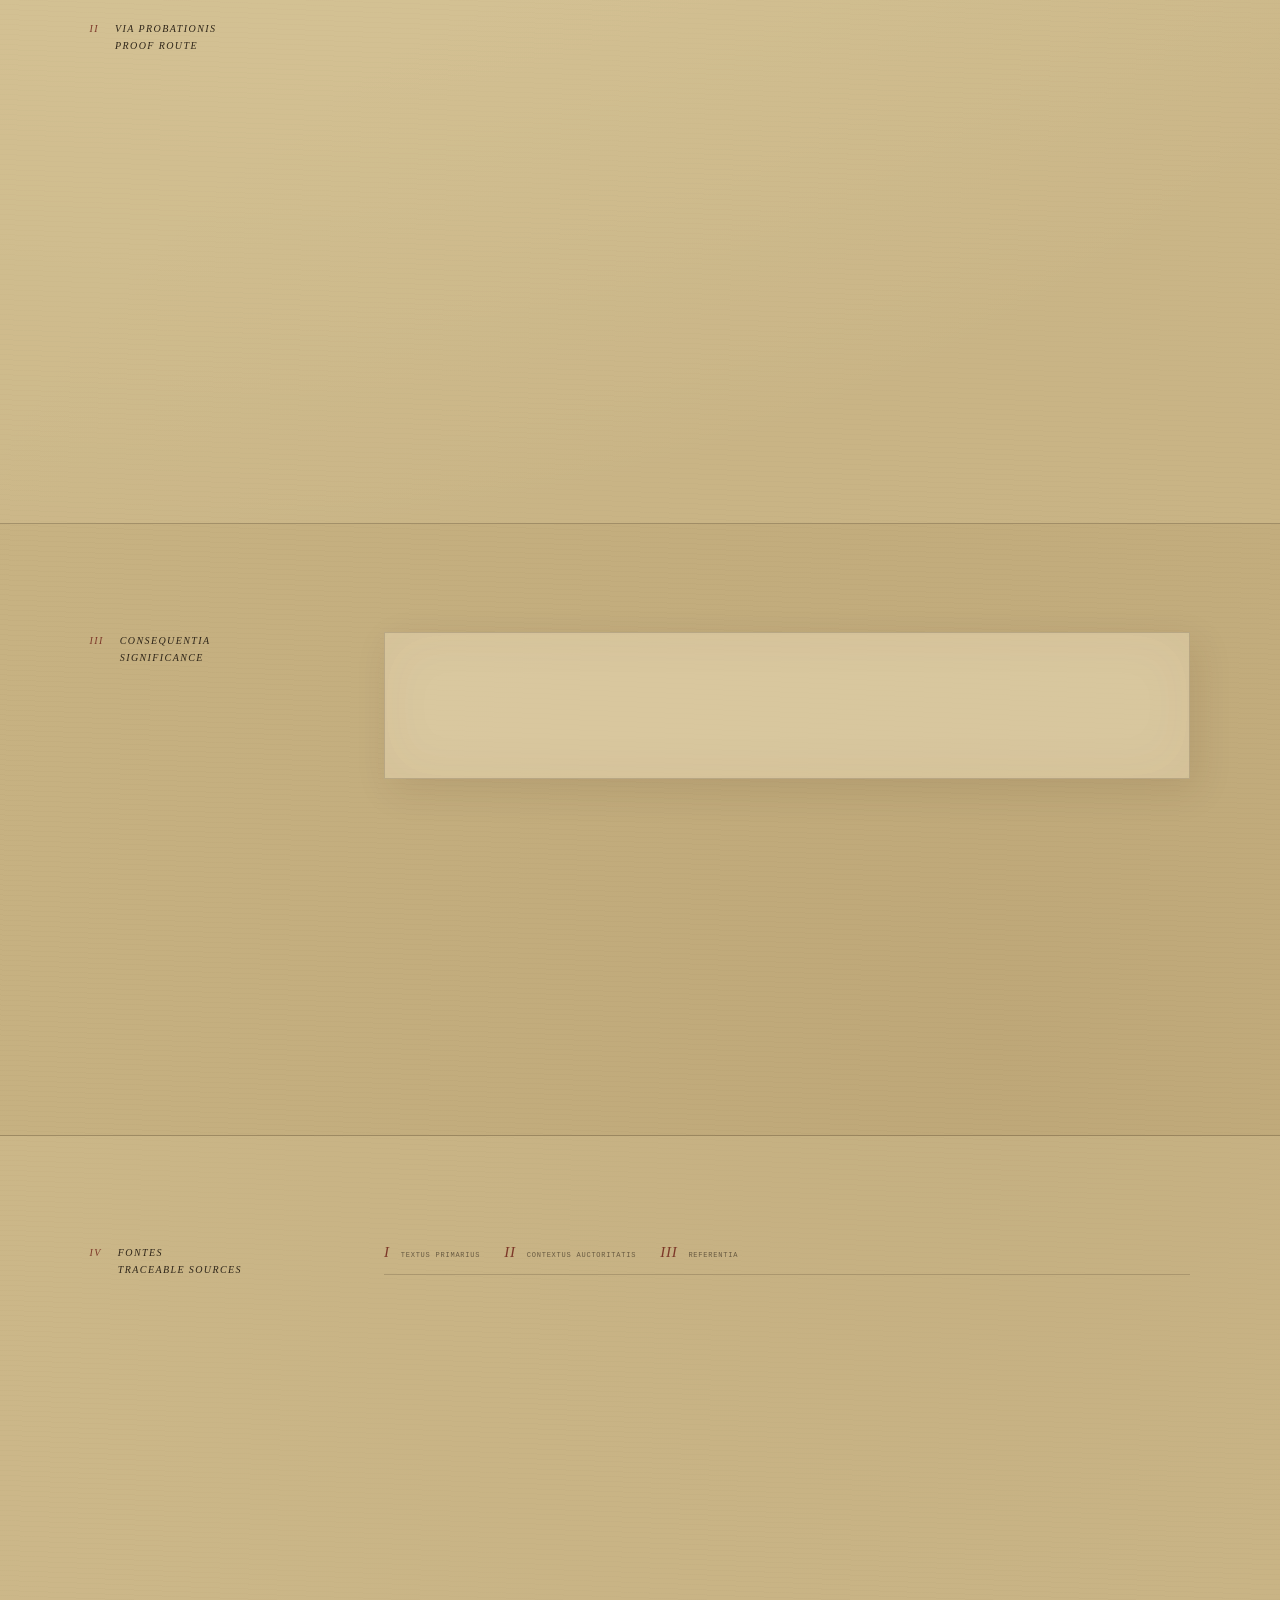
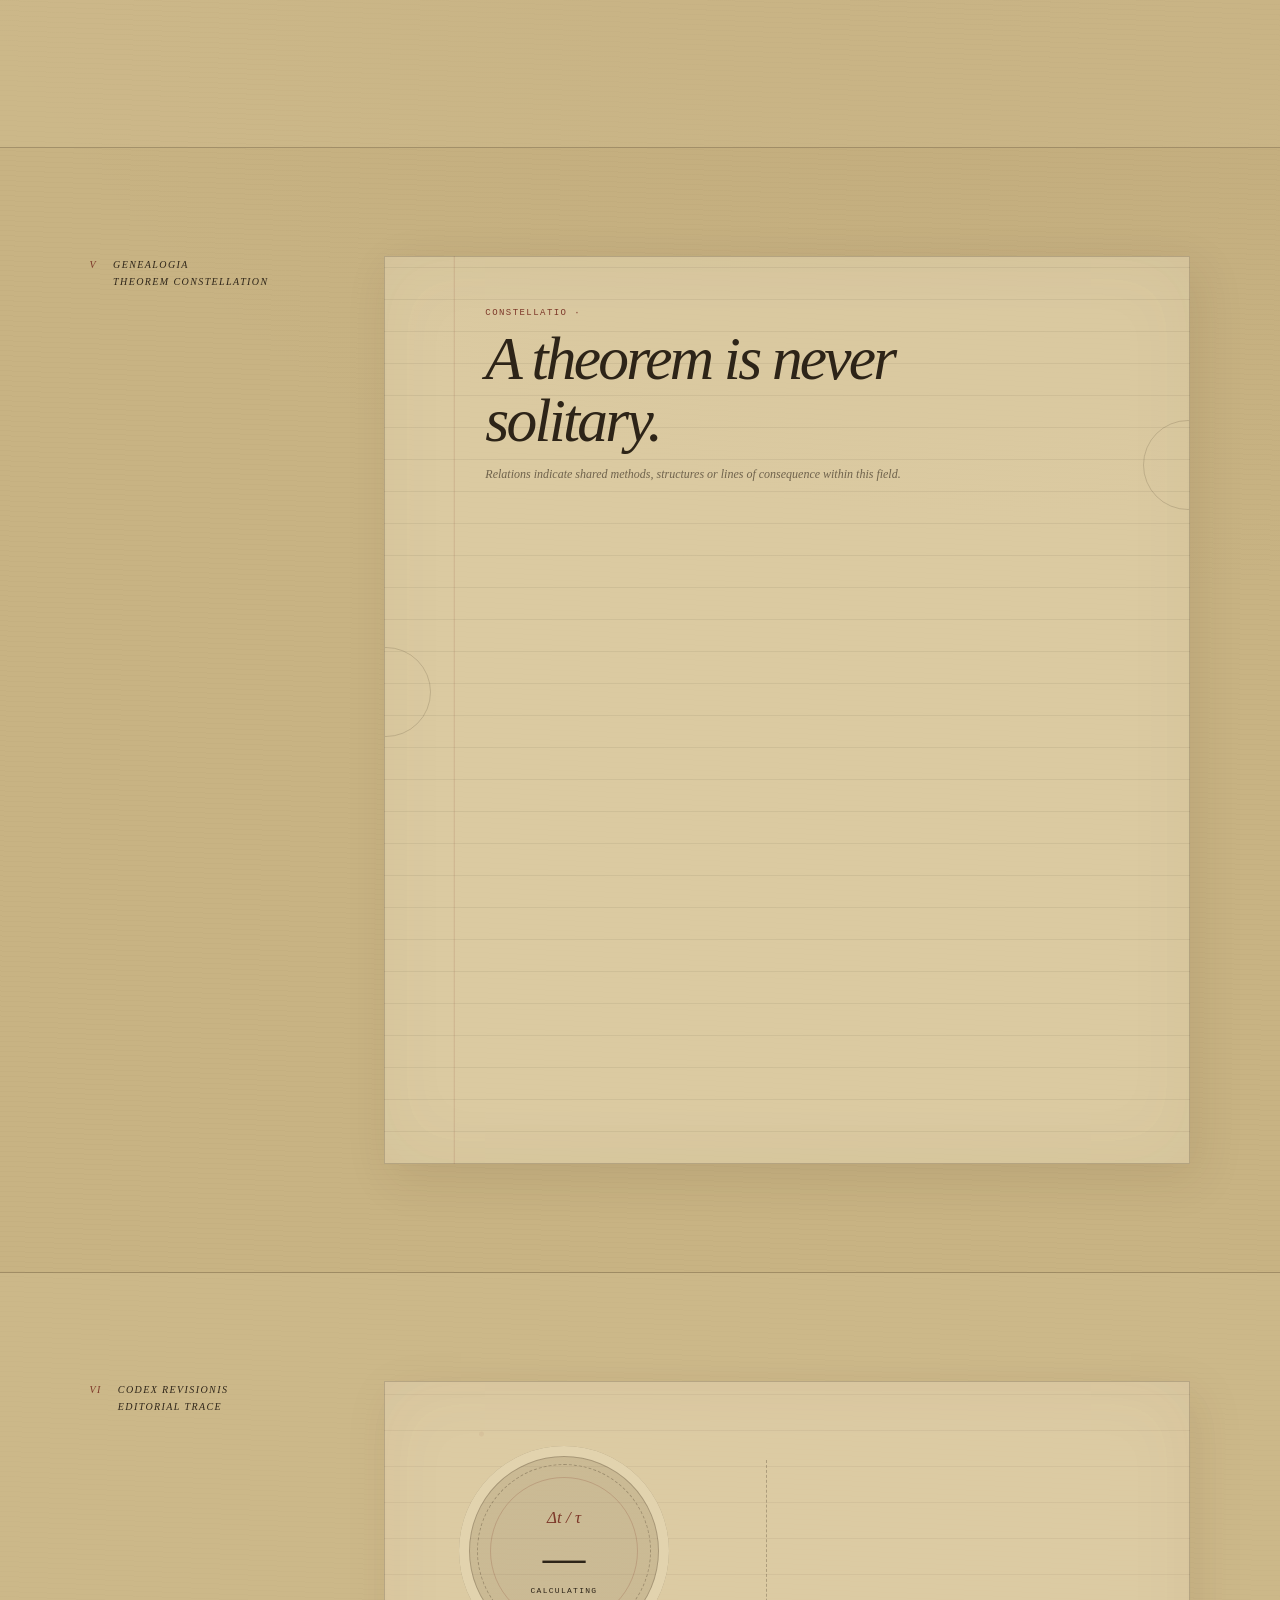
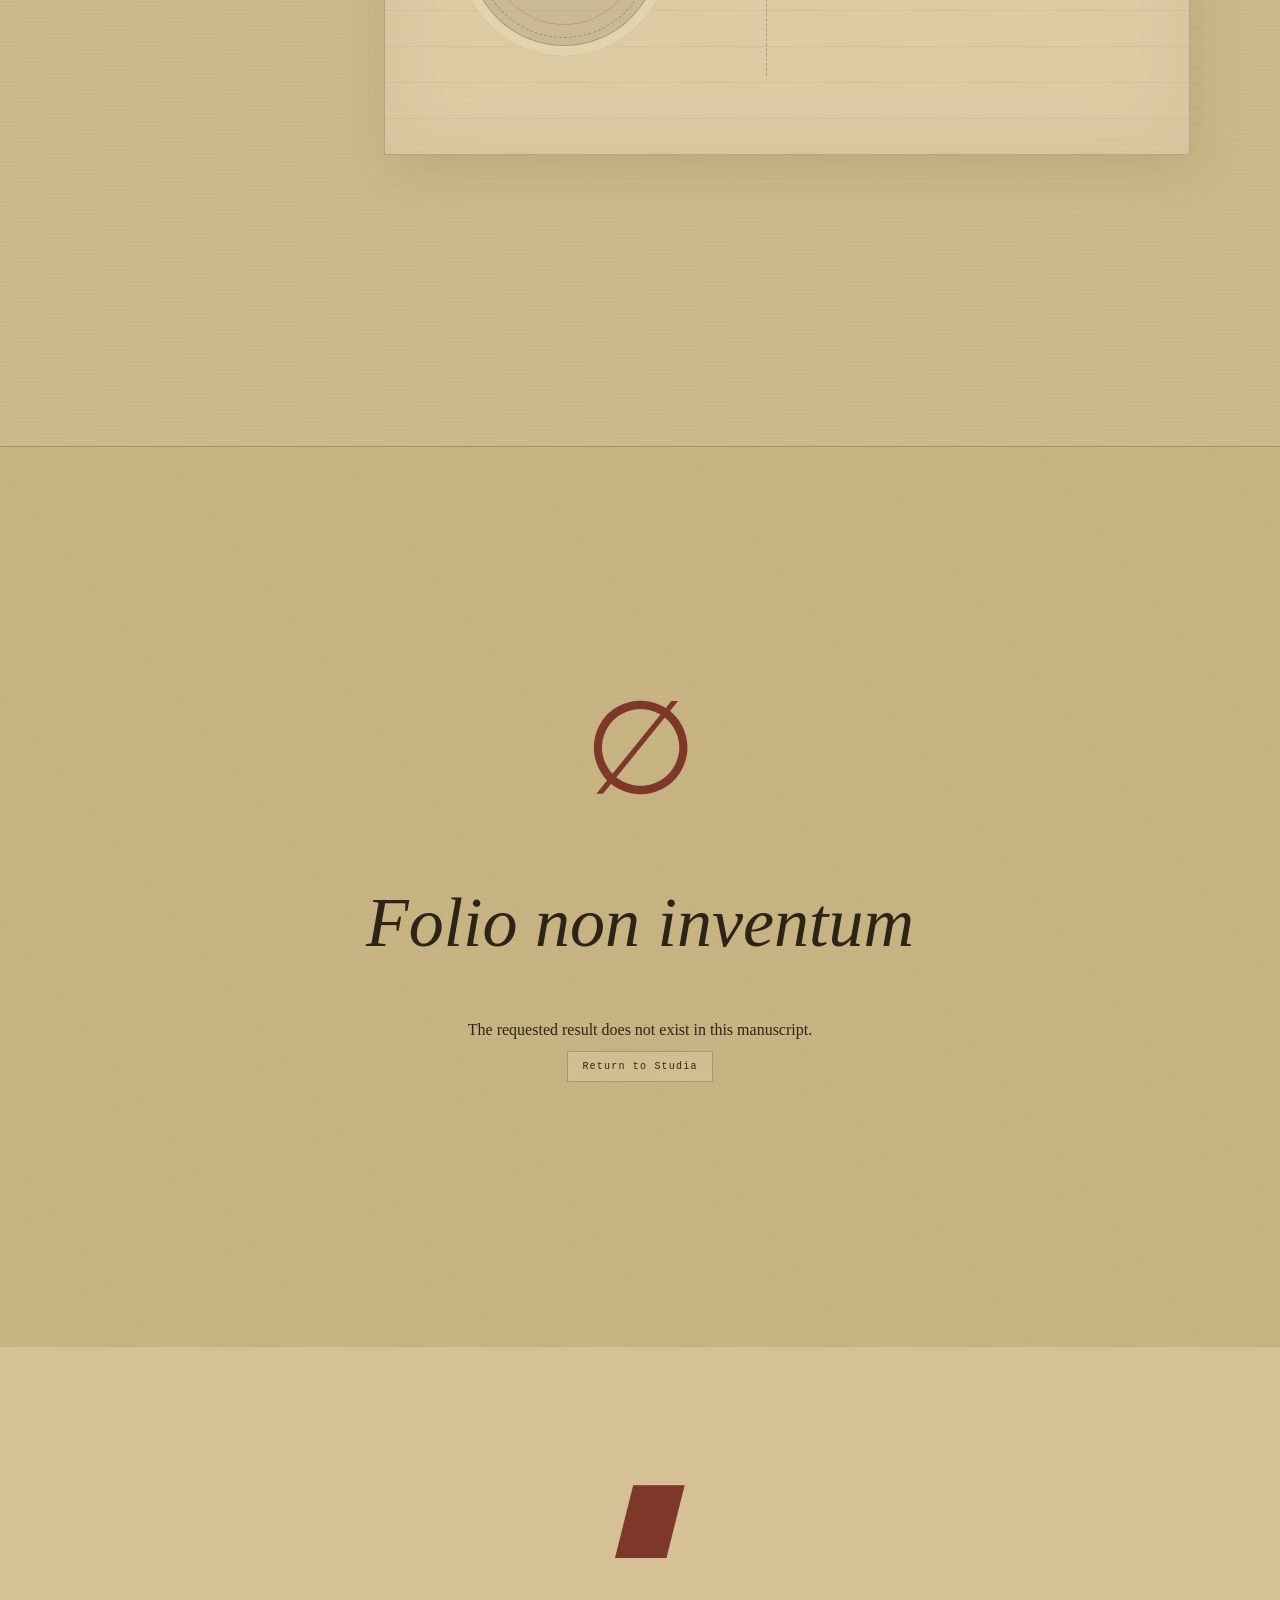
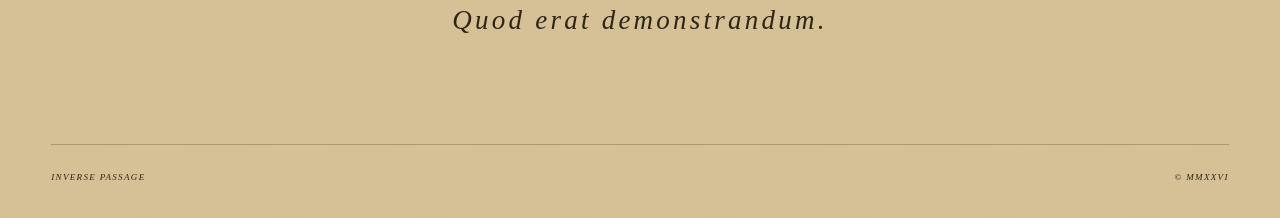
==== commit 3aeb901a: "Audit recent results and rank source authority" ====
--- a/result.html
+++ b/result.html
@@ -6,8 +6,8 @@
   <meta name="theme-color" content="#cbb98e">
   <title>Codex Infinitum · Result Folio</title>
   <link rel="icon" href="data:,">
-  <link rel="stylesheet" href="style.css?v=20260811.6">
-  <link rel="stylesheet" href="result.css?v=20260811.6">
+  <link rel="stylesheet" href="style.css?v=20260811.8">
+  <link rel="stylesheet" href="result.css?v=20260811.8">
 </head>
 <body class="result-body">
   <div class="grain" aria-hidden="true"></div>
@@ -73,7 +73,14 @@
 
     <section class="result-content" id="sources">
       <div class="result-section-label"><span>IV</span><p>FONTES<br>TRACEABLE SOURCES</p></div>
-      <div id="result-sources" class="source-list"></div>
+      <div class="source-apparatus">
+        <div class="source-legend" aria-label="Source authority scale">
+          <span><b>I</b> TEXTUS PRIMARIUS</span>
+          <span><b>II</b> CONTEXTUS AUCTORITATIS</span>
+          <span><b>III</b> REFERENTIA</span>
+        </div>
+        <div id="result-sources" class="source-list"></div>
+      </div>
     </section>
 
     <section class="result-content lineage-section" id="lineage">
@@ -120,10 +127,10 @@
     <div class="footer-meta"><a id="footer-back" href="index.html#fields">INVERSE PASSAGE</a><span>© MMXXVI</span></div>
   </footer>
 
-  <script src="results-data.js?v=20260811.6"></script>
-  <script src="maintenance.js?v=20260811.6"></script>
-  <script src="singularis.js?v=20260811.6"></script>
-  <script src="mathml.js?v=20260811.6"></script>
-  <script src="result.js?v=20260811.6"></script>
+  <script src="results-data.js?v=20260811.8"></script>
+  <script src="maintenance.js?v=20260811.8"></script>
+  <script src="singularis.js?v=20260811.8"></script>
+  <script src="mathml.js?v=20260811.8"></script>
+  <script src="result.js?v=20260811.8"></script>
 </body>
 </html>
--- a/result.css
+++ b/result.css
@@ -105,8 +105,23 @@
   color: var(--red-ink);
   font: italic 40px var(--math);
 }
-.source-list { display: grid; grid-template-columns: repeat(2, minmax(0, 1fr)); gap: 18px; width: min(950px,100%); }
+.source-apparatus { width: min(950px, 100%); }
+.source-legend {
+  display: flex;
+  flex-wrap: wrap;
+  gap: 10px 24px;
+  margin: 0 0 22px;
+  padding: 0 0 13px;
+  border-bottom: 1px solid rgba(55,42,25,.2);
+  color: var(--ink-soft);
+  font: 7px var(--mono);
+  letter-spacing: .11em;
+}
+.source-legend b { margin-right: 6px; color: var(--red-ink); font: italic 15px var(--math); font-weight: 400; }
+.source-list { display: grid; grid-template-columns: repeat(2, minmax(0, 1fr)); gap: 18px; width: 100%; }
 .source-card {
+  position: relative;
+  overflow: hidden;
   display: block;
   min-height: 150px;
   padding: 25px;
@@ -114,9 +129,21 @@
   background: rgba(225,207,164,.55);
   transition: transform .3s, background .3s;
 }
+.source-card[data-rank="I"] { border-left: 3px solid rgba(124,52,36,.72); }
+.source-card[data-rank="II"] { border-left: 3px double rgba(55,42,25,.45); }
+.source-card[data-rank="III"] { border-left-style: dotted; }
 .source-card:hover { transform: translateY(-5px) rotate(-1deg); background: rgba(235,221,185,.86); }
-.source-card span { display: block; color: var(--red-ink); font: 9px var(--mono); letter-spacing: .14em; margin-bottom: 3vh; }
-.source-card strong { font: italic 22px/1.3 var(--serif); }
+.source-type { position: relative; z-index: 1; display: block; color: var(--red-ink); font: 9px var(--mono); letter-spacing: .14em; margin-bottom: 3vh; }
+.source-rank {
+  position: absolute;
+  z-index: 0;
+  right: 12px;
+  top: -12px;
+  color: rgba(55,42,25,.07);
+  font: italic 92px/1 var(--math);
+  pointer-events: none;
+}
+.source-card strong { position: relative; z-index: 1; display: block; max-width: 86%; font: italic 22px/1.3 var(--serif); }
 .lineage-section { min-height: 108vh; }
 .lineage-manuscript {
   position: relative;
@@ -274,6 +301,7 @@
   .result-review-date { right: 7vw; bottom: 4vh; font-size: 9px; }
   .result-content { grid-template-columns: 1fr; padding: 10vh 6vw; }
   .source-list { grid-template-columns: 1fr; }
+  .source-legend { display: grid; gap: 5px; }
   .result-paper p { font-size: 14px; }
   .proof-route li { padding: 75px 24px 25px; font-size: 14px; }
   .proof-route li::before { left: 24px; }
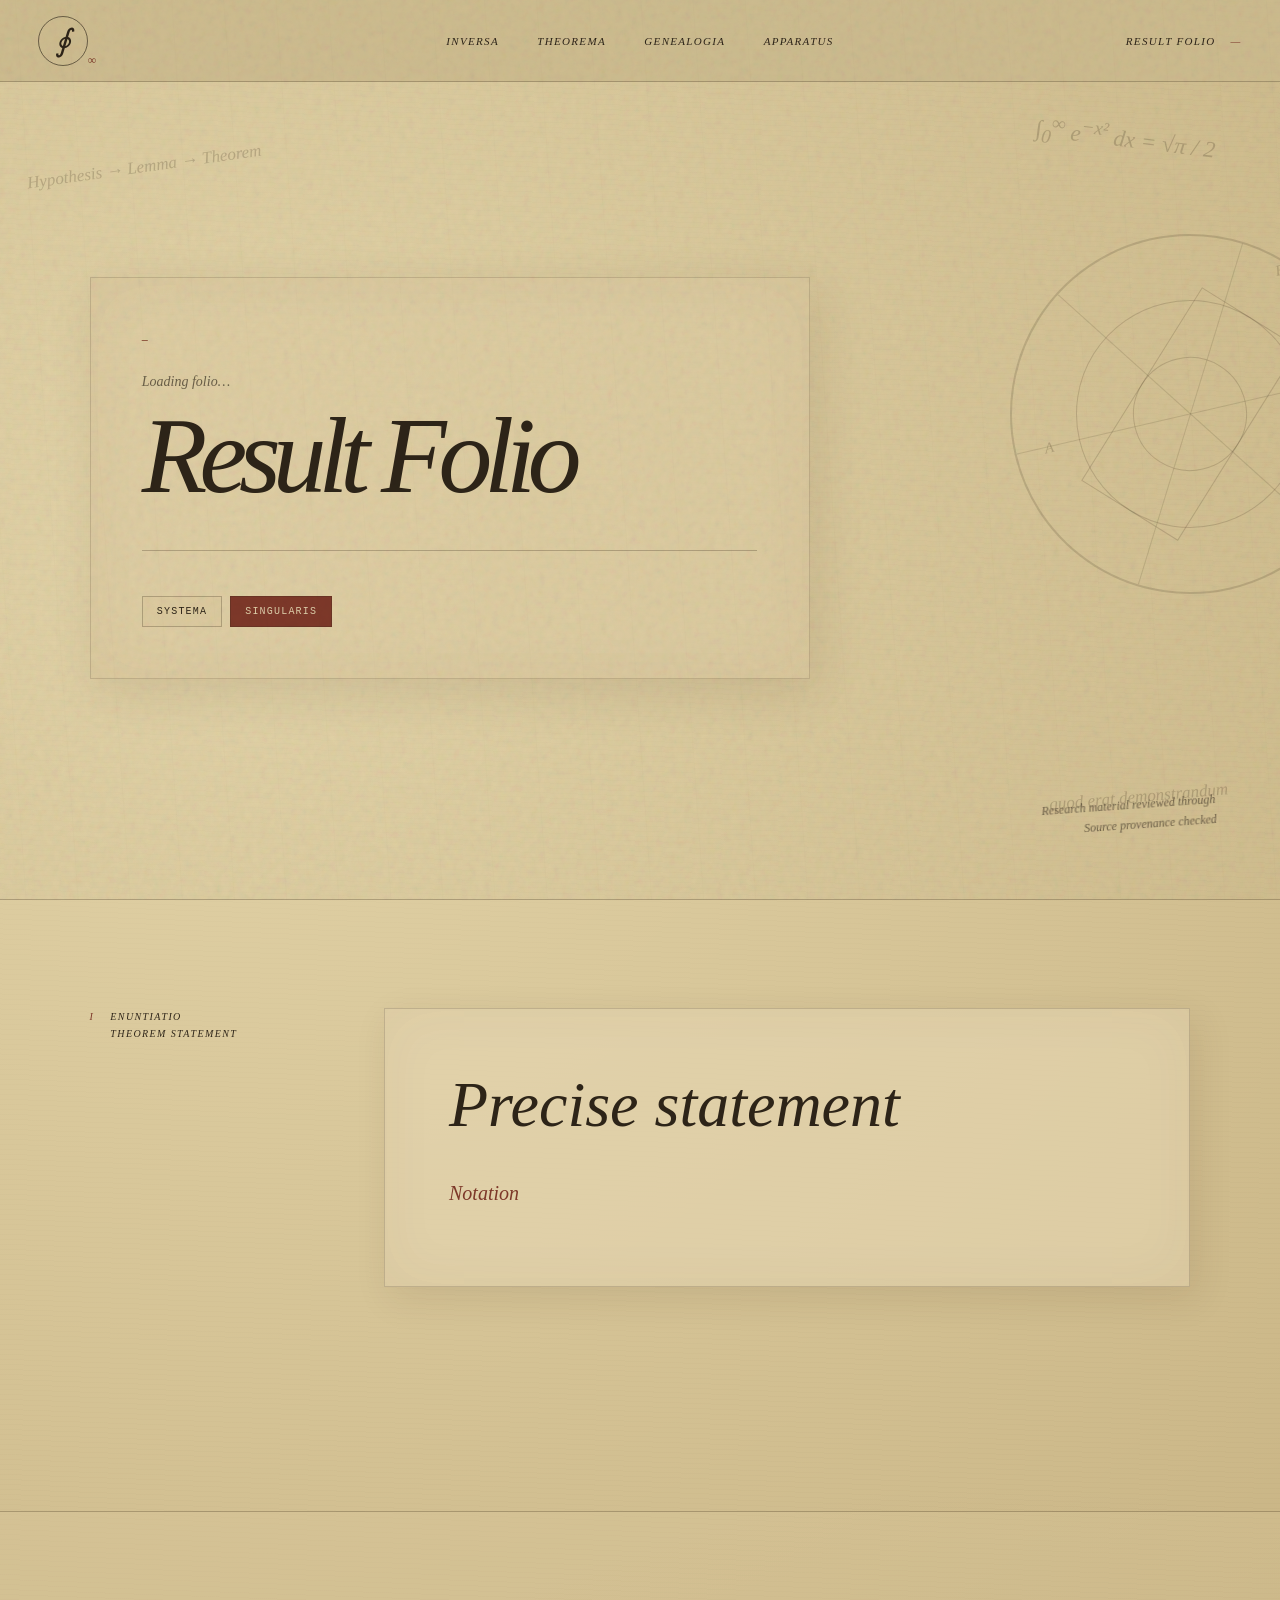
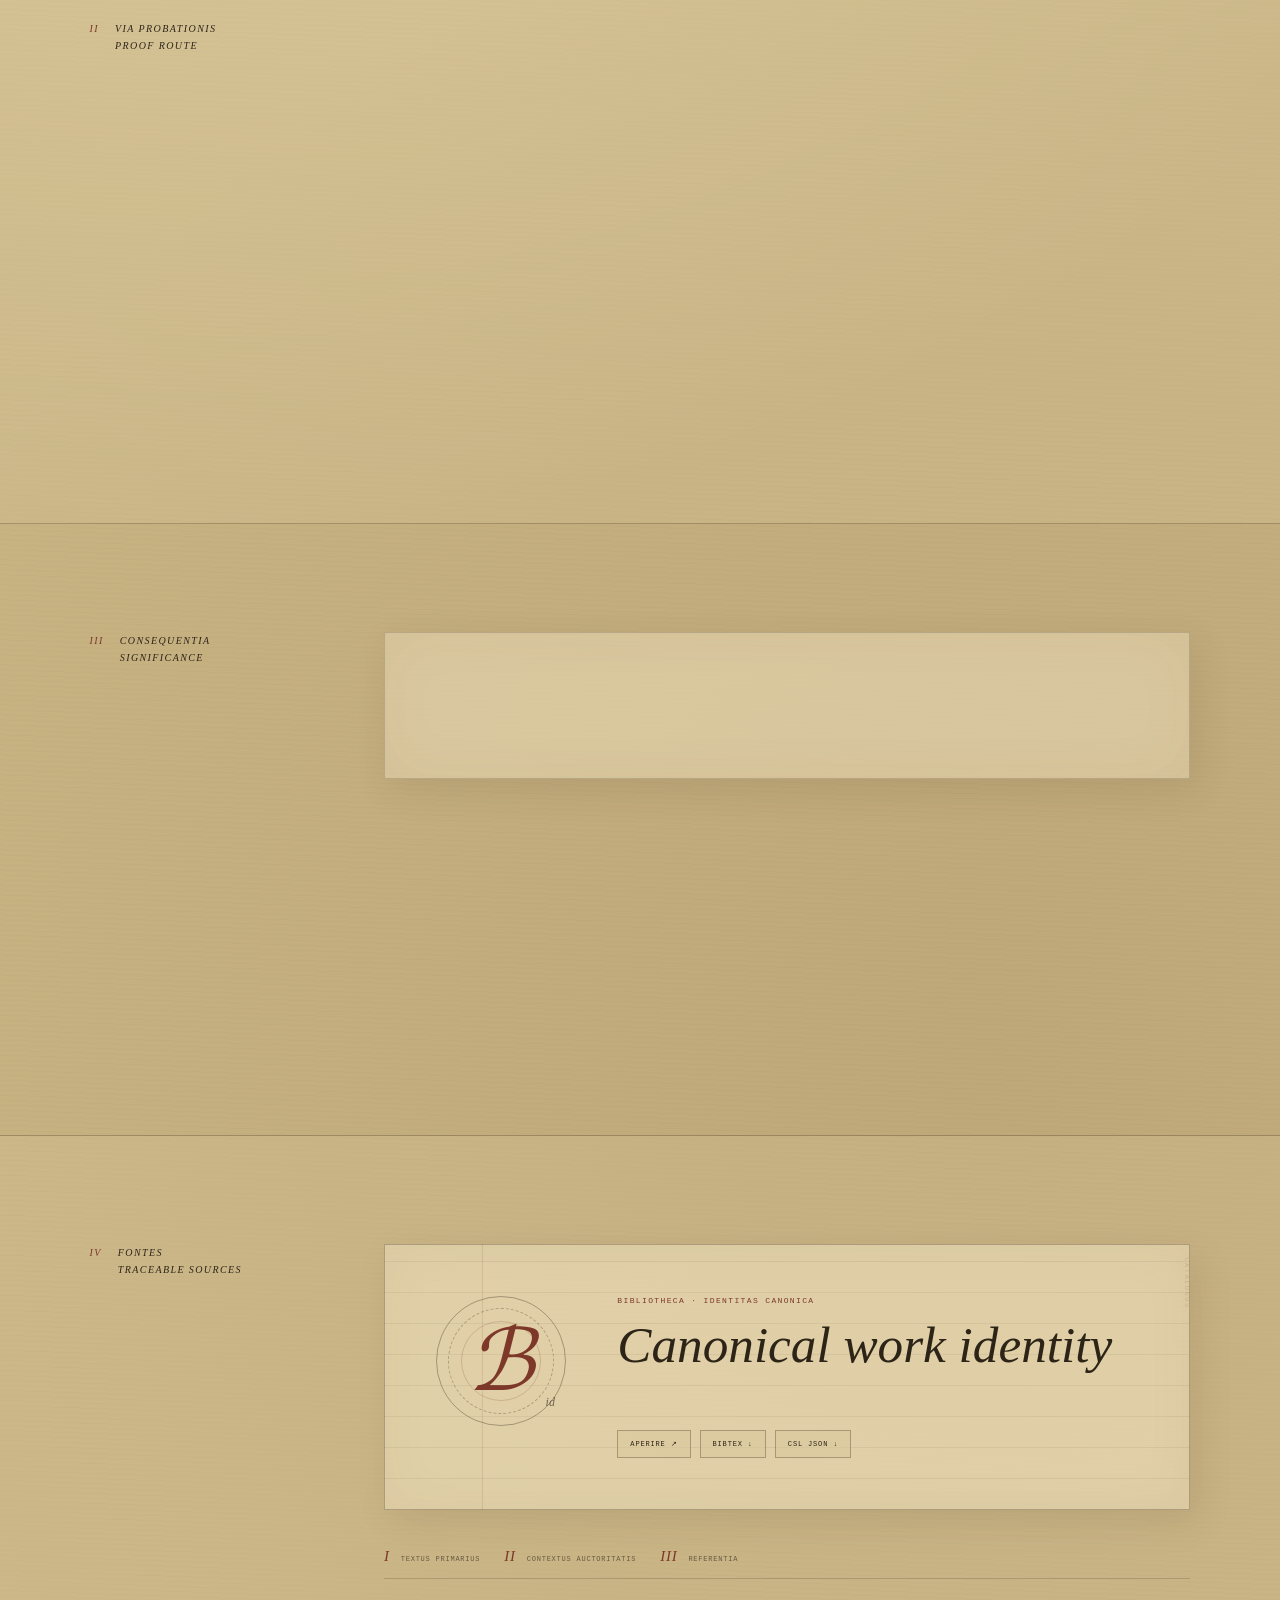
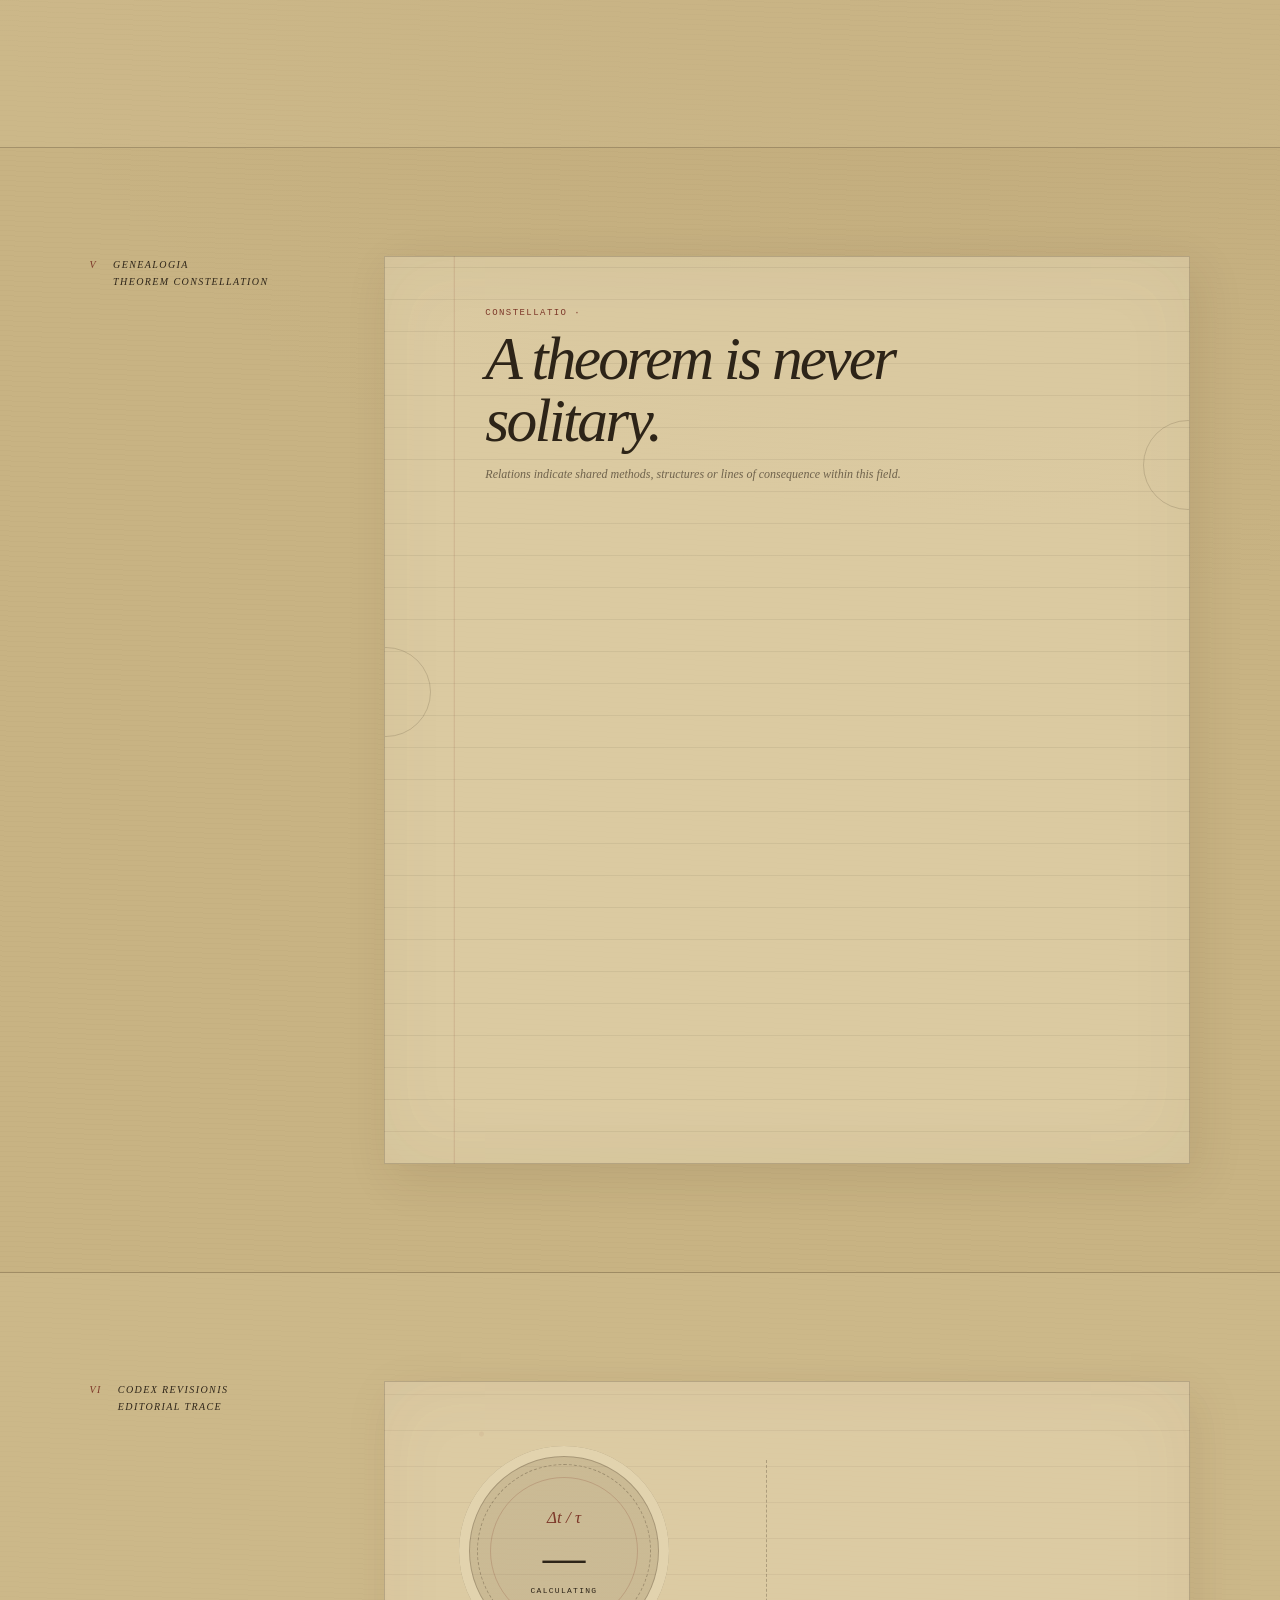
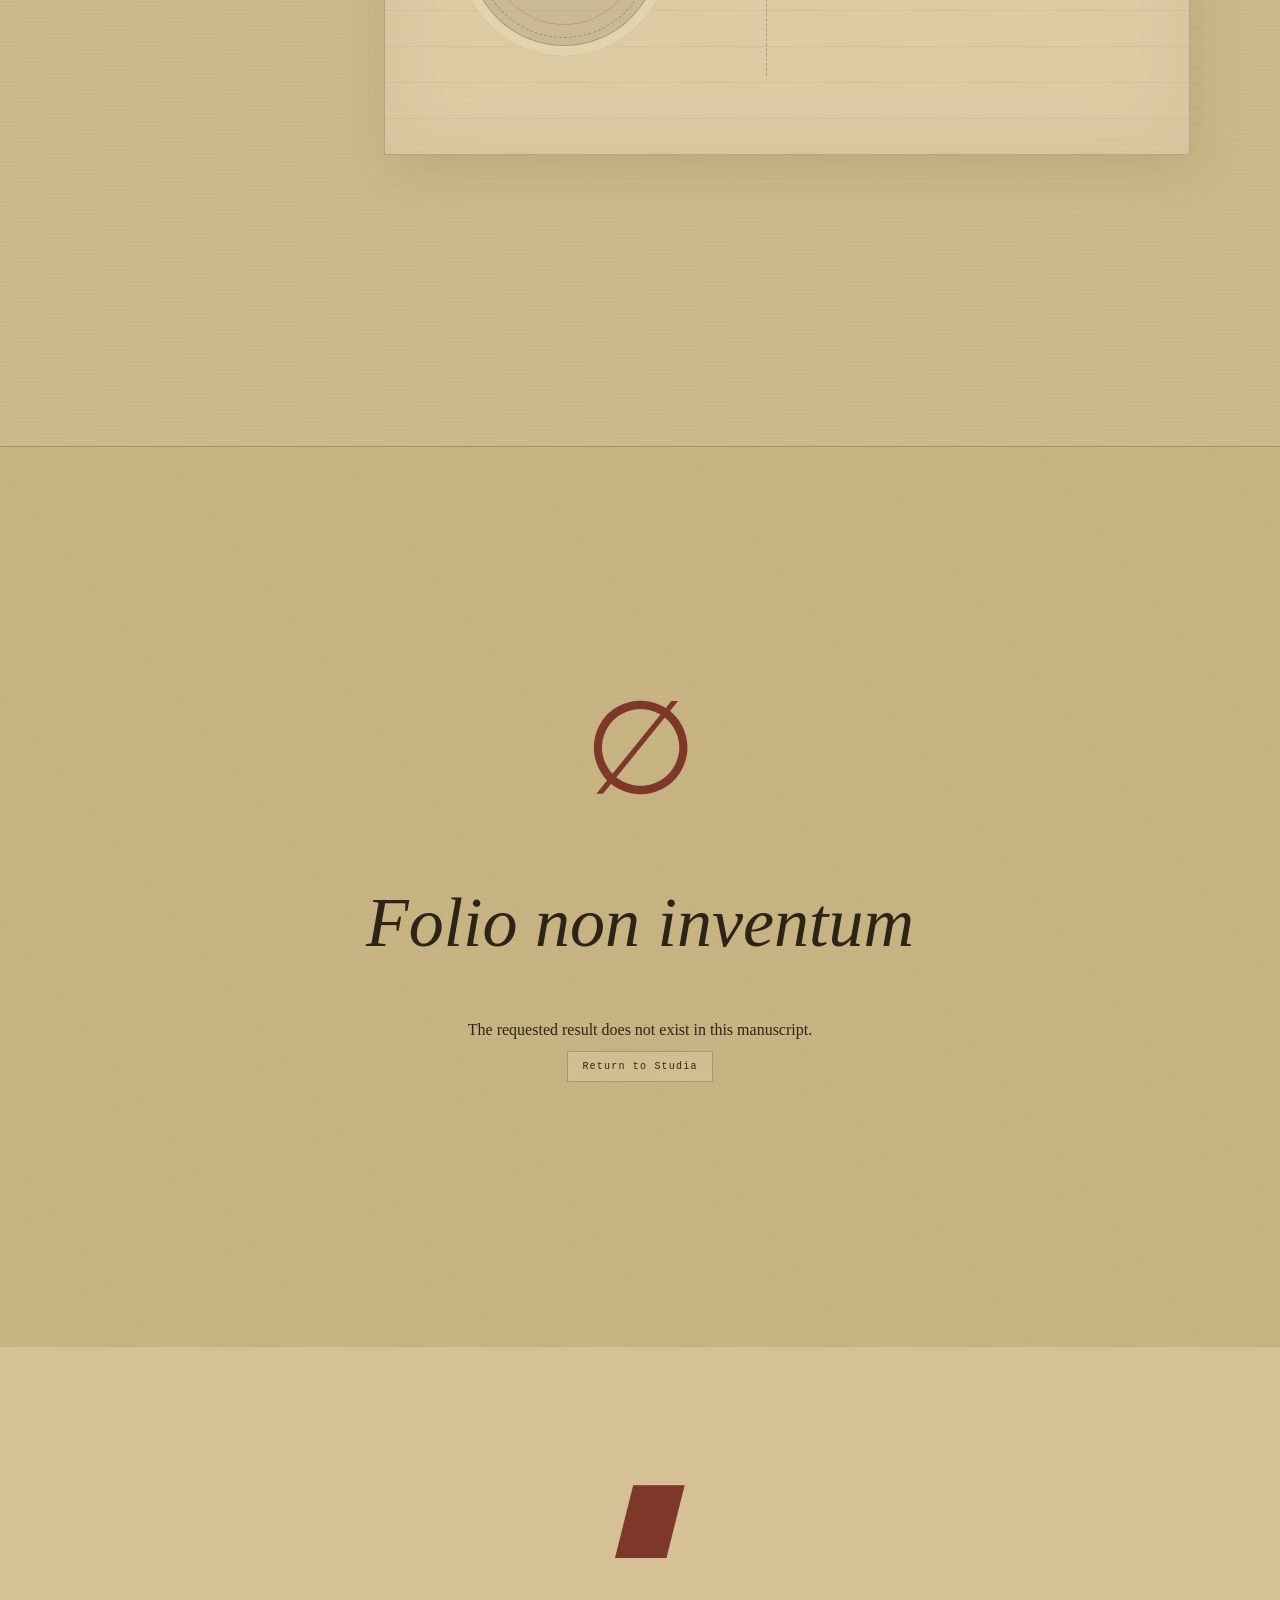
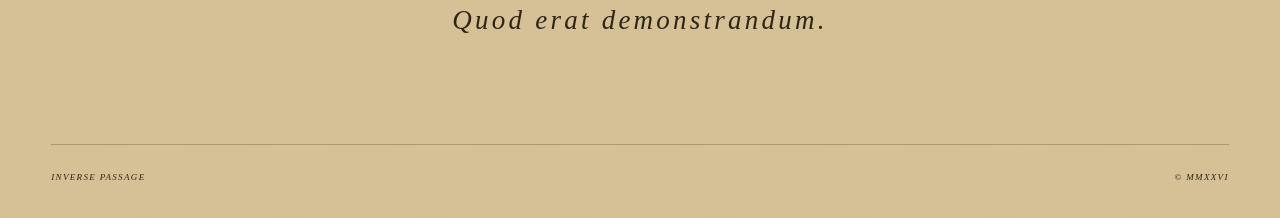
==== commit 0218721d: "Add canonical Bibliotheca citation layer" ====
--- a/result.html
+++ b/result.html
@@ -6,8 +6,8 @@
   <meta name="theme-color" content="#cbb98e">
   <title>Codex Infinitum · Result Folio</title>
   <link rel="icon" href="data:,">
-  <link rel="stylesheet" href="style.css?v=20260811.8">
-  <link rel="stylesheet" href="result.css?v=20260811.8">
+  <link rel="stylesheet" href="style.css?v=20260812.1">
+  <link rel="stylesheet" href="result.css?v=20260812.1">
 </head>
 <body class="result-body">
   <div class="grain" aria-hidden="true"></div>
@@ -74,6 +74,21 @@
     <section class="result-content" id="sources">
       <div class="result-section-label"><span>IV</span><p>FONTES<br>TRACEABLE SOURCES</p></div>
       <div class="source-apparatus">
+        <article id="bibliotheca-card" class="bibliotheca-card" aria-labelledby="bibliotheca-title">
+          <div class="bibliotheca-seal" aria-hidden="true"><span>ℬ</span><i>id</i></div>
+          <div class="bibliotheca-copy">
+            <p class="bibliotheca-kicker">BIBLIOTHECA · IDENTITAS CANONICA</p>
+            <h2 id="bibliotheca-title">Canonical work identity</h2>
+            <p id="bibliotheca-authors" class="bibliotheca-authors"></p>
+            <dl id="bibliotheca-meta" class="bibliotheca-meta"></dl>
+            <div class="bibliotheca-actions">
+              <a id="bibliotheca-link" target="_blank" rel="noopener noreferrer">APERIRE ↗</a>
+              <button id="citation-bibtex" type="button">BIBTEX ↓</button>
+              <button id="citation-csl" type="button">CSL JSON ↓</button>
+              <span id="citation-status" role="status" aria-live="polite"></span>
+            </div>
+          </div>
+        </article>
         <div class="source-legend" aria-label="Source authority scale">
           <span><b>I</b> TEXTUS PRIMARIUS</span>
           <span><b>II</b> CONTEXTUS AUCTORITATIS</span>
@@ -127,10 +142,11 @@
     <div class="footer-meta"><a id="footer-back" href="index.html#fields">INVERSE PASSAGE</a><span>© MMXXVI</span></div>
   </footer>
 
-  <script src="results-data.js?v=20260811.8"></script>
-  <script src="maintenance.js?v=20260811.8"></script>
-  <script src="singularis.js?v=20260811.8"></script>
-  <script src="mathml.js?v=20260811.8"></script>
-  <script src="result.js?v=20260811.8"></script>
+  <script src="results-data.js?v=20260812.1"></script>
+  <script src="maintenance.js?v=20260812.1"></script>
+  <script src="bibliotheca.js?v=20260812.1"></script>
+  <script src="singularis.js?v=20260812.1"></script>
+  <script src="mathml.js?v=20260812.1"></script>
+  <script src="result.js?v=20260812.1"></script>
 </body>
 </html>
--- a/result.css
+++ b/result.css
@@ -106,6 +106,70 @@
   font: italic 40px var(--math);
 }
 .source-apparatus { width: min(950px, 100%); }
+.bibliotheca-card {
+  position: relative;
+  display: grid;
+  grid-template-columns: minmax(130px, 18%) 1fr;
+  gap: clamp(24px, 4vw, 54px);
+  margin: 0 0 38px;
+  padding: clamp(28px, 4vw, 52px);
+  overflow: hidden;
+  border: 1px solid rgba(55,42,25,.3);
+  background:
+    linear-gradient(90deg, transparent 0 12%, rgba(124,52,36,.15) 12.1%, transparent 12.25%),
+    repeating-linear-gradient(0deg, transparent 0 30px, rgba(55,42,25,.065) 30px 31px),
+    rgba(233,218,180,.72);
+  box-shadow: 8px 12px 34px rgba(65,43,20,.1), inset 0 0 50px rgba(91,61,27,.05);
+}
+.bibliotheca-card::after {
+  content: "CATALOGUS";
+  position: absolute;
+  right: -23px;
+  top: 34px;
+  color: rgba(124,52,36,.18);
+  font: 7px var(--mono);
+  letter-spacing: .22em;
+  transform: rotate(90deg);
+}
+.bibliotheca-seal {
+  position: relative;
+  align-self: start;
+  aspect-ratio: 1;
+  display: grid;
+  place-items: center;
+  border: 1px solid rgba(55,42,25,.36);
+  border-radius: 50%;
+  color: var(--red-ink);
+}
+.bibliotheca-seal::before,
+.bibliotheca-seal::after { content: ""; position: absolute; border-radius: 50%; }
+.bibliotheca-seal::before { inset: 11px; border: 1px dashed rgba(55,42,25,.3); }
+.bibliotheca-seal::after { inset: 24px; border: 1px solid rgba(124,52,36,.2); }
+.bibliotheca-seal span { font: italic clamp(48px, 7vw, 86px)/1 var(--math); }
+.bibliotheca-seal i { position: absolute; right: 8%; bottom: 12%; color: var(--ink-soft); font: italic 12px var(--serif); }
+.bibliotheca-copy { min-width: 0; }
+.bibliotheca-kicker { margin: 0 0 13px; color: var(--red-ink); font: 8px var(--mono); letter-spacing: .17em; }
+.bibliotheca-copy h2 { max-width: 780px; margin: 0; font: italic clamp(30px, 4vw, 54px)/1.05 var(--serif); font-weight: 400; }
+.bibliotheca-authors { margin: 19px 0 28px; color: var(--ink-soft); font: italic 14px/1.7 var(--serif); }
+.bibliotheca-meta { display: grid; grid-template-columns: max-content minmax(0, 1fr); gap: 8px 22px; margin: 0; }
+.bibliotheca-meta dt { color: var(--red-ink); font: 7px/1.6 var(--mono); letter-spacing: .12em; }
+.bibliotheca-meta dd { margin: 0; font: 9px/1.6 var(--mono); letter-spacing: .06em; overflow-wrap: anywhere; }
+.bibliotheca-actions { display: flex; flex-wrap: wrap; align-items: center; gap: 9px; margin-top: 30px; }
+.bibliotheca-actions a,
+.bibliotheca-actions button {
+  padding: 9px 12px;
+  border: 1px solid rgba(55,42,25,.32);
+  background: rgba(218,199,155,.48);
+  color: var(--ink);
+  font: 7px var(--mono);
+  letter-spacing: .12em;
+  cursor: pointer;
+}
+.bibliotheca-actions a:hover,
+.bibliotheca-actions button:hover,
+.bibliotheca-actions a:focus-visible,
+.bibliotheca-actions button:focus-visible { background: var(--red-ink); color: var(--paper-light); }
+#citation-status { min-width: 110px; color: var(--red-ink); font: italic 10px var(--serif); }
 .source-legend {
   display: flex;
   flex-wrap: wrap;
@@ -301,6 +365,10 @@
   .result-review-date { right: 7vw; bottom: 4vh; font-size: 9px; }
   .result-content { grid-template-columns: 1fr; padding: 10vh 6vw; }
   .source-list { grid-template-columns: 1fr; }
+  .bibliotheca-card { grid-template-columns: 1fr; }
+  .bibliotheca-seal { width: 120px; }
+  .bibliotheca-meta { grid-template-columns: 1fr; gap: 4px; }
+  .bibliotheca-meta dd { margin-bottom: 10px; }
   .source-legend { display: grid; gap: 5px; }
   .result-paper p { font-size: 14px; }
   .proof-route li { padding: 75px 24px 25px; font-size: 14px; }
